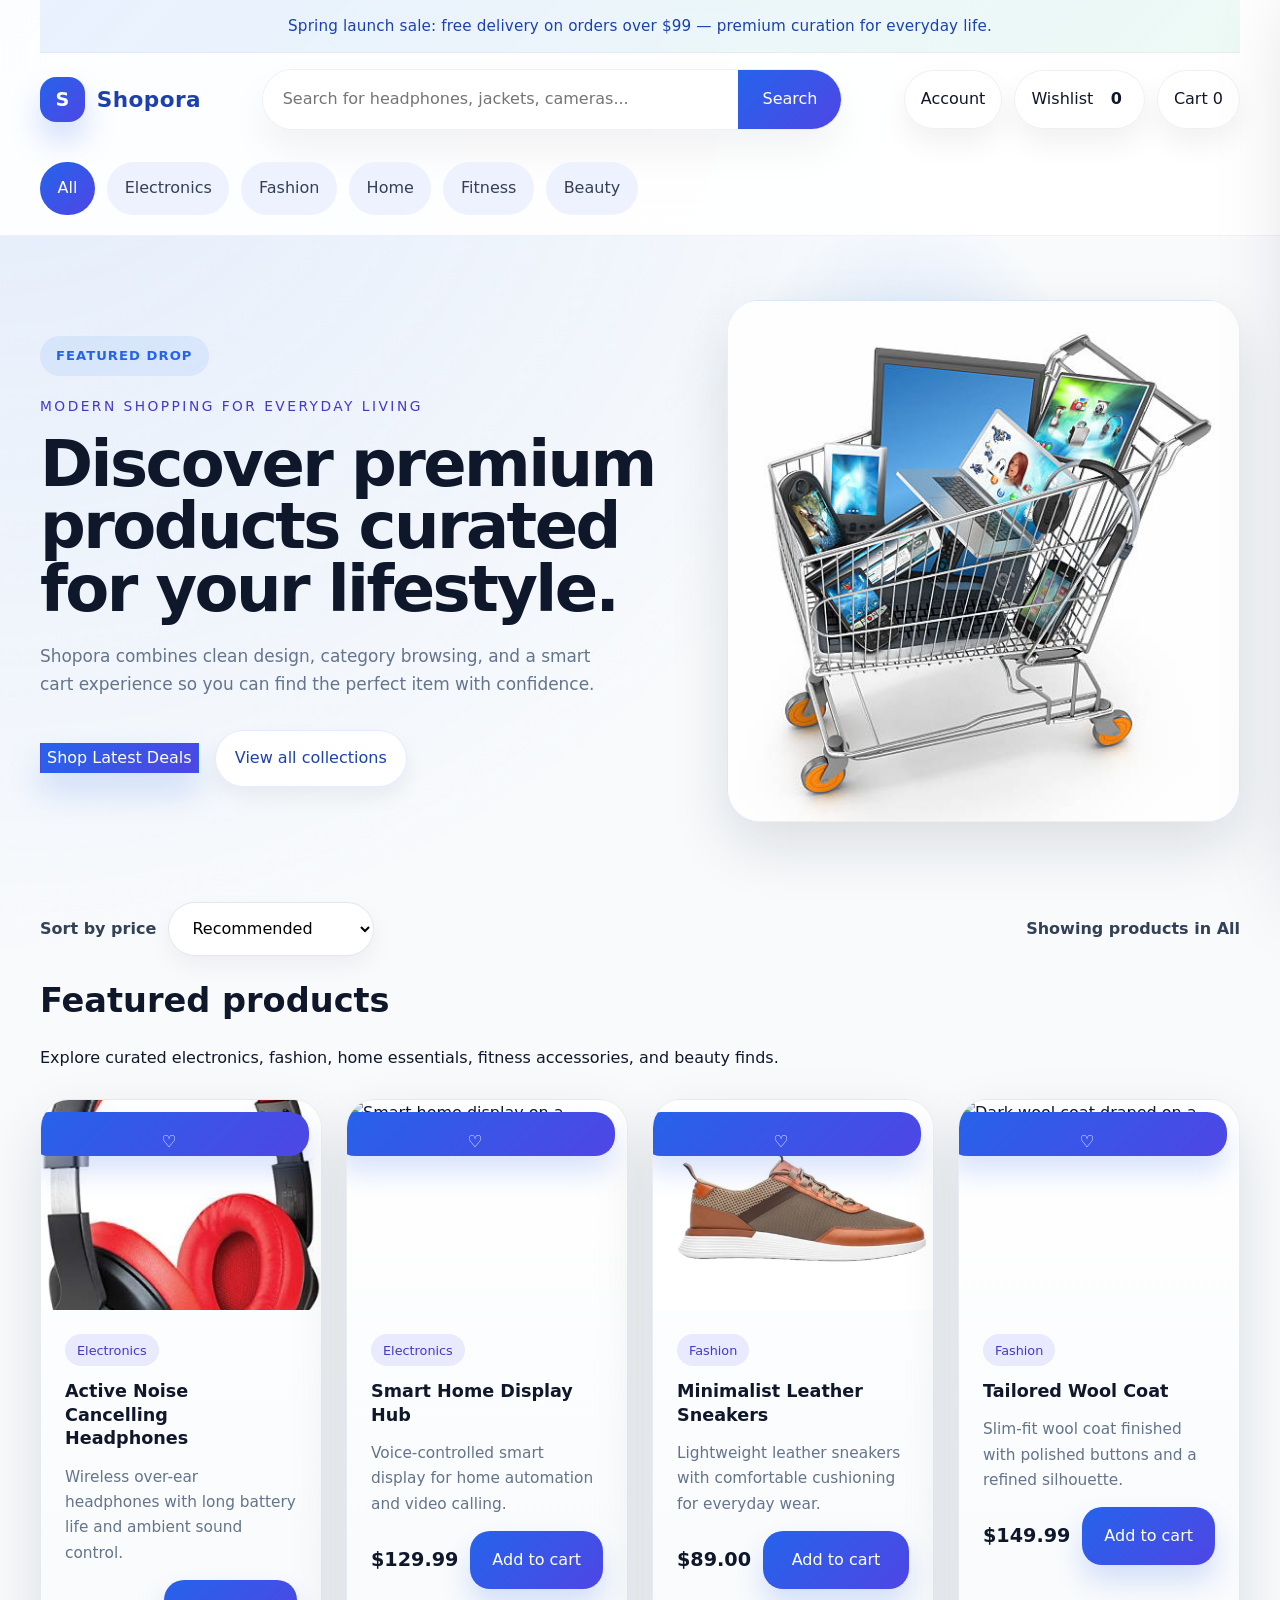
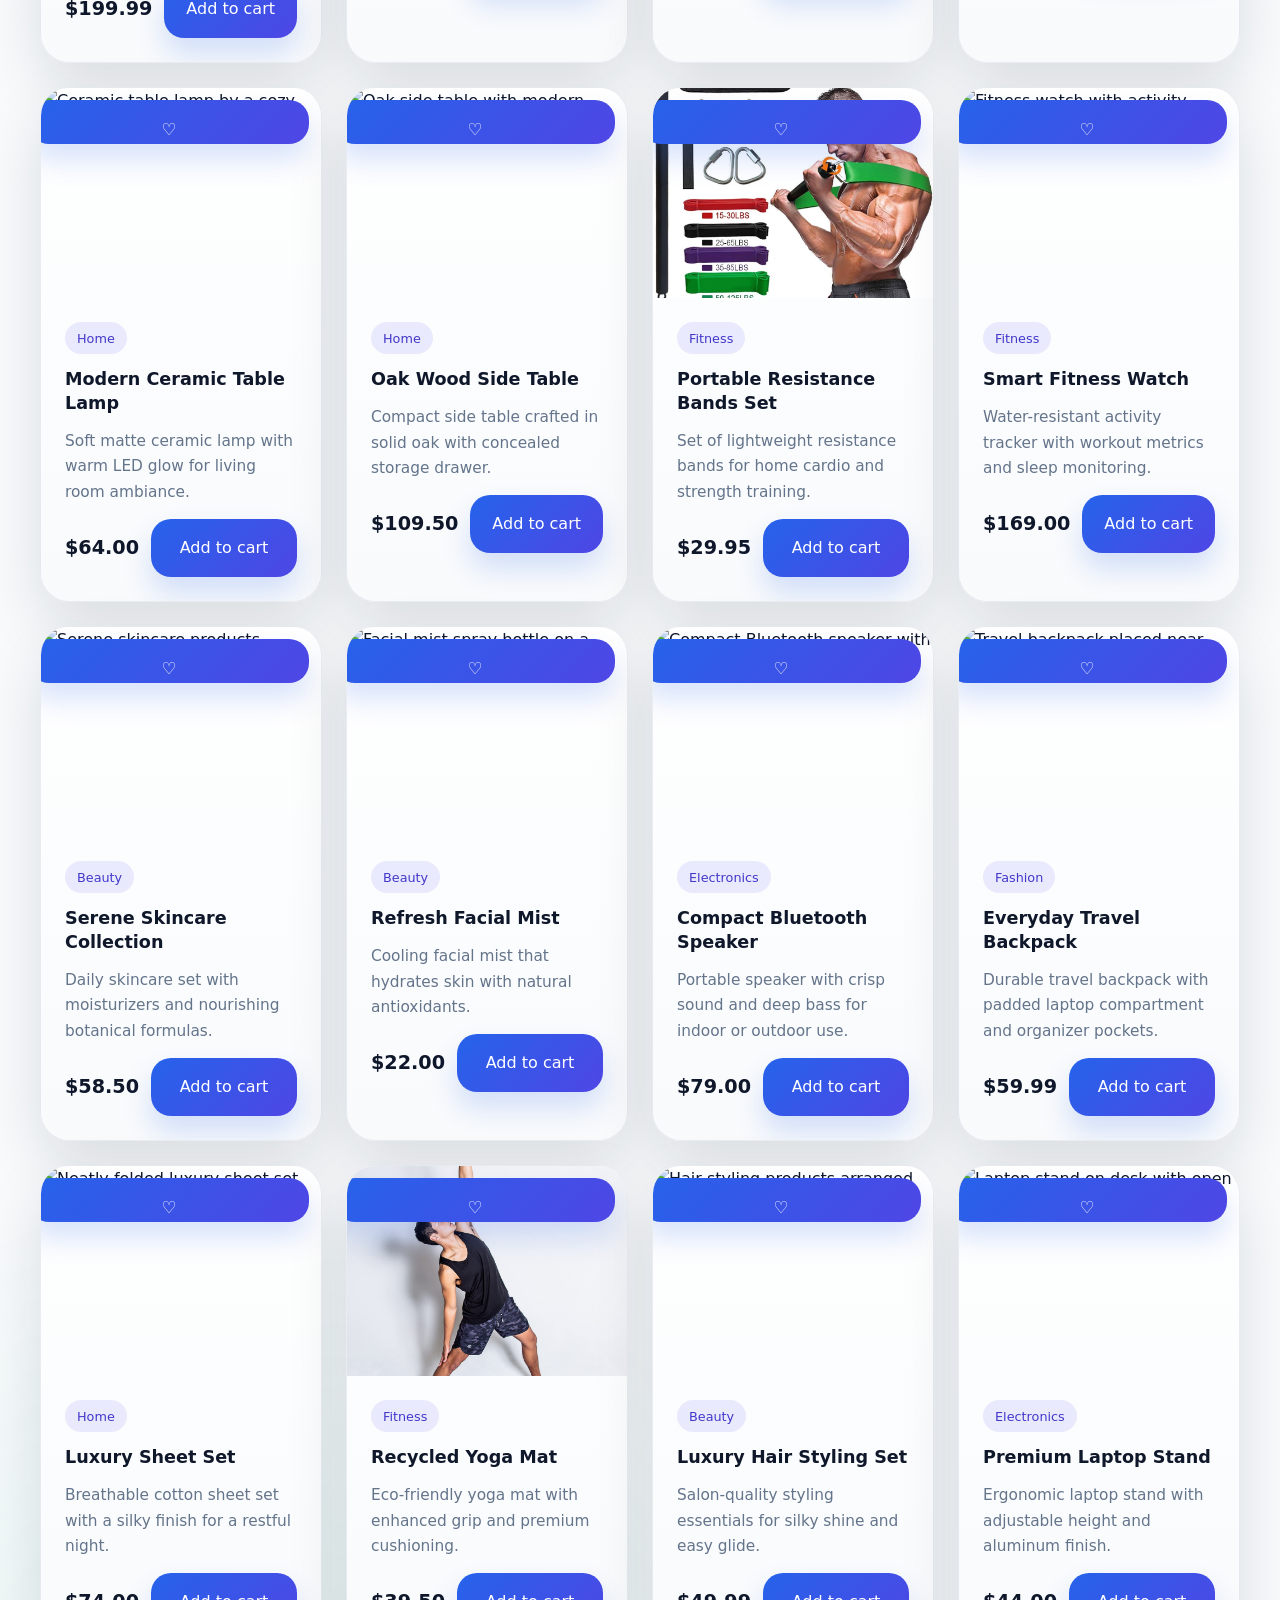
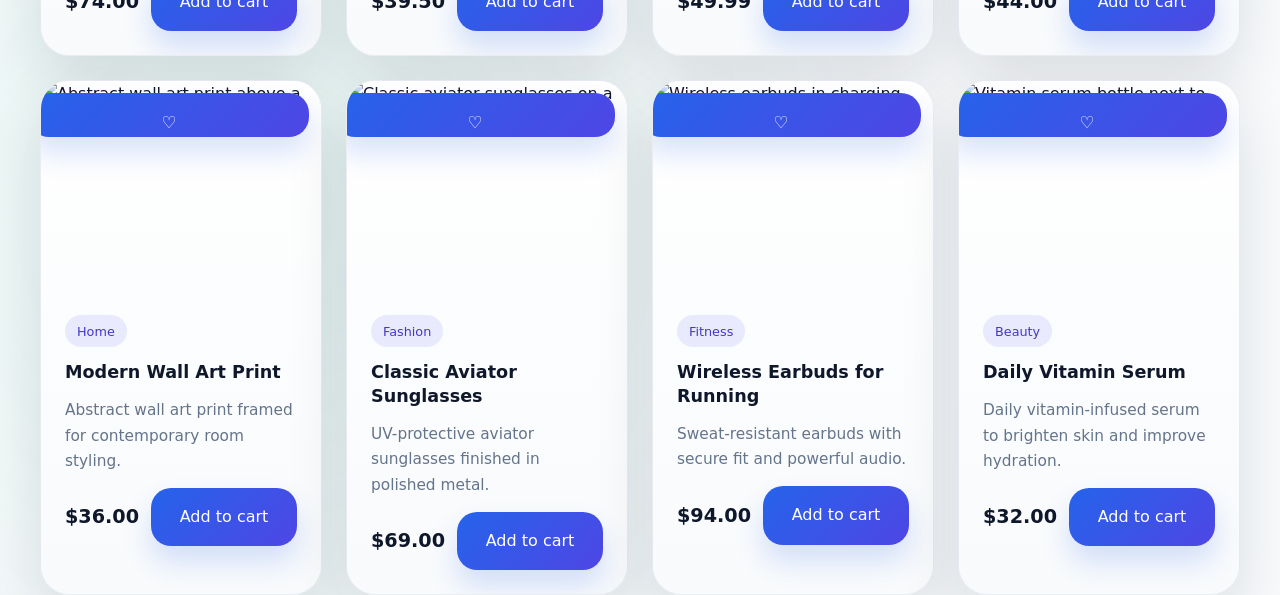
==== index.html @ f5498e84 "Add wishlist heart button, persist wishlist, and show wishlist count" ====
<!DOCTYPE html>
<html lang="en">
<head>
  <meta charset="UTF-8" />
  <meta name="viewport" content="width=device-width, initial-scale=1.0" />
  <meta name="description" content="Shopora is a premium demo e-commerce website with electronics, fashion, home goods, and accessories. Browse products, filter categories, search items, and manage your cart in a responsive shopping experience." />
  <title>Shopora | Premium Demo E-commerce</title>
  <link rel="stylesheet" href="style.css" />
</head>
<body>
  <header class="site-header">
    <div class="announcement container">
      <p>Spring launch sale: free delivery on orders over $99 — premium curation for everyday life.</p>
    </div>
    <div class="header-top container">
      <a class="brand" href="#home">
        <span class="brand-mark">S</span>
        <span class="brand-text">Shopora</span>
      </a>
      <div class="search-group">
        <label for="search-input" class="sr-only">Search products</label>
        <input id="search-input" type="search" placeholder="Search for headphones, jackets, cameras..." />
        <button id="search-button" type="button">Search</button>
      </div>
      <nav class="header-actions" aria-label="User actions">
        <button type="button" class="action-button">Account</button>
        <button type="button" id="wishlist-toggle" class="action-button">Wishlist <span id="wishlist-count">0</span></button>
        <button type="button" id="cart-toggle" class="action-button">Cart <span id="cart-count">0</span></button>
      </nav>
    </div>
    <div class="category-nav container" aria-label="Product categories">
      <button class="category-button active" data-category="all">All</button>
      <button class="category-button" data-category="electronics">Electronics</button>
      <button class="category-button" data-category="fashion">Fashion</button>
      <button class="category-button" data-category="home">Home</button>
      <button class="category-button" data-category="fitness">Fitness</button>
      <button class="category-button" data-category="beauty">Beauty</button>
    </div>
  </header>

  <main>
    <section class="hero container" id="home">
      <div class="hero-copy">
        <span class="hero-badge">Featured drop</span>
        <p class="eyebrow">Modern shopping for everyday living</p>
        <h1>Discover premium products curated for your lifestyle.</h1>
        <p class="hero-text">Shopora combines clean design, category browsing, and a smart cart experience so you can find the perfect item with confidence.</p>
        <div class="hero-actions">
          <button class="primary-button" type="button" onclick="scrollToProducts()">Shop Latest Deals</button>
          <a class="secondary-link" href="#products">View all collections</a>
        </div>
      </div>
      <div class="hero-image-card" aria-label="Featured shopping collection">
        <img src="shopping-cart.jpg" alt="Shopping cart with electronics and accessories" />
      </div>
    </section>

    <section class="filter-panel container" aria-label="Product filters">
      <div class="filter-item">
        <label for="sort-select">Sort by price</label>
        <select id="sort-select">
          <option value="default">Recommended</option>
          <option value="low-high">Price: Low to High</option>
          <option value="high-low">Price: High to Low</option>
        </select>
      </div>
      <div class="filter-item">
        <span class="filter-label">Showing products in <strong id="filter-label">All</strong></span>
      </div>
    </section>

    <section class="product-grid container" id="products" aria-labelledby="products-heading">
      <div class="section-heading">
        <h2 id="products-heading">Featured products</h2>
        <p>Explore curated electronics, fashion, home essentials, fitness accessories, and beauty finds.</p>
      </div>
      <div id="product-list" class="grid-list"></div>
    </section>
  </main>

  <aside class="cart-sidebar" id="cart-sidebar" aria-label="Shopping cart">
    <div class="cart-header">
      <h2>Shopping Cart</h2>
      <button id="cart-close" aria-label="Close cart sidebar">×</button>
    </div>
    <div id="cart-items" class="cart-items"></div>
    <div class="cart-footer">
      <div class="cart-totals">
        <span>Total</span>
        <strong id="cart-total">$0.00</strong>
      </div>
      <button class="primary-button full-width" type="button" id="checkout-button">Proceed to Checkout</button>
    </div>
  </aside>

  <div class="overlay" id="overlay"></div>

  <script src="script.js"></script>
</body>
</html>
---- style.css ----
﻿:root {
  font-family: Inter, system-ui, sans-serif;
  color-scheme: light;
  color: #0f172a;
  background: #eff2ff;
  --surface: rgba(255, 255, 255, 0.96);
  --surface-alt: #f8fafc;
  --primary: #2563eb;
  --primary-dark: #1e40af;
  --primary-soft: #eff6ff;
  --accent: #4338ca;
  --text-muted: #64748b;
  --border: rgba(148, 163, 184, 0.16);
  --shadow: 0 24px 60px rgba(15, 23, 42, 0.12);
  --shadow-soft: 0 18px 45px rgba(15, 23, 42, 0.08);
}

* {
  box-sizing: border-box;
}

html {
  scroll-behavior: smooth;
}

html, body {
  margin: 0;
  min-height: 100%;
  background: radial-gradient(circle at top left, rgba(59, 130, 246, 0.12), transparent 24%),
    radial-gradient(circle at 20% 90%, rgba(16, 185, 129, 0.08), transparent 18%),
    #f8fafc;
}

body {
  line-height: 1.65;
  font-feature-settings: "liga" 1, "kern" 1;
}

img {
  max-width: 100%;
  display: block;
}

button, select, input {
  font: inherit;
  transition: all 0.25s ease;
}

button {
  cursor: pointer;
}

button:focus-visible,
input:focus-visible,
select:focus-visible {
  outline: 2px solid rgba(37, 99, 235, 0.35);
  outline-offset: 2px;
}

.container {
  width: min(1200px, calc(100% - 2rem));
  margin: 0 auto;
}

.site-header {
  position: sticky;
  top: 0;
  z-index: 20;
  background: rgba(255, 255, 255, 0.9);
  backdrop-filter: blur(18px);
  border-bottom: 1px solid rgba(148, 163, 184, 0.14);
}

.announcement {
  display: flex;
  justify-content: center;
  align-items: center;
  padding: 0.85rem 0;
  background: linear-gradient(135deg, rgba(59, 130, 246, 0.1), rgba(16, 185, 129, 0.08));
  border-bottom: 1px solid rgba(148, 163, 184, 0.1);
}

.announcement p {
  margin: 0;
  color: var(--primary-dark);
  font-size: 0.95rem;
  letter-spacing: 0.01em;
}

.header-top {
  display: flex;
  align-items: center;
  justify-content: space-between;
  gap: 1rem;
  padding: 1rem 0;
}

.brand {
  display: inline-flex;
  align-items: center;
  gap: 0.75rem;
  text-decoration: none;
  color: var(--primary-dark);
  font-weight: 700;
}

.brand-mark {
  width: 2.8rem;
  height: 2.8rem;
  border-radius: 1rem;
  display: grid;
  place-items: center;
  background: linear-gradient(135deg, var(--primary), #4f46e5);
  color: white;
  font-size: 1.2rem;
  box-shadow: 0 18px 32px rgba(37, 99, 235, 0.22);
}

.brand-text {
  font-size: 1.35rem;
  letter-spacing: 0.02em;
}

.search-group {
  display: flex;
  align-items: stretch;
  flex: 1;
  max-width: 580px;
  min-width: 240px;
  border: 1px solid var(--border);
  border-radius: 999px;
  overflow: hidden;
  background: white;
  box-shadow: 0 20px 40px rgba(15, 23, 42, 0.05);
}

.search-group input {
  flex: 1;
  border: 0;
  padding: 1rem 1.2rem;
}

.search-group button {
  border: 0;
  background: linear-gradient(135deg, var(--primary), #4f46e5);
  color: white;
  padding: 0 1.5rem;
}

.header-actions {
  display: flex;
  gap: 0.75rem;
  flex-wrap: wrap;
}

.action-button {
  border: 1px solid rgba(148, 163, 184, 0.16);
  padding: 0.95rem 1rem;
  border-radius: 999px;
  background: rgba(255, 255, 255, 0.9);
  color: #0f172a;
  box-shadow: 0 14px 30px rgba(15, 23, 42, 0.06);
}

.category-nav {
  display: flex;
  gap: 0.75rem;
  overflow-x: auto;
  padding: 1rem 0 1.25rem;
}

.category-button {
  border: none;
  background: #eef2ff;
  color: #334155;
  padding: 0.85rem 1.1rem;
  border-radius: 999px;
  cursor: pointer;
  white-space: nowrap;
}

.category-button.active,
.category-button:hover {
  background: linear-gradient(135deg, var(--primary), #4f46e5);
  color: white;
}

.hero {
  position: relative;
  display: grid;
  grid-template-columns: 1.2fr 0.95fr;
  gap: 2.5rem;
  align-items: center;
  padding: 4rem 0;
}

.hero::before {
  content: "";
  position: absolute;
  top: -10%;
  right: 10%;
  width: 420px;
  height: 420px;
  border-radius: 50%;
  background: radial-gradient(circle, rgba(59, 130, 246, 0.18), transparent 56%);
  pointer-events: none;
}

.hero-copy {
  max-width: 620px;
  position: relative;
  z-index: 1;
}

.hero-badge {
  display: inline-flex;
  align-items: center;
  gap: 0.5rem;
  padding: 0.6rem 1rem;
  border-radius: 999px;
  background: rgba(59, 130, 246, 0.1);
  color: var(--primary);
  font-size: 0.82rem;
  font-weight: 700;
  letter-spacing: 0.08em;
  text-transform: uppercase;
}

.eyebrow {
  text-transform: uppercase;
  letter-spacing: 0.18em;
  color: var(--accent);
  font-size: 0.86rem;
  margin: 1.15rem 0 0.95rem;
}

.hero h1 {
  font-size: clamp(3rem, 5vw, 4.6rem);
  margin: 0;
  line-height: 0.98;
  letter-spacing: -0.04em;
}

.hero-text {
  margin: 1.4rem 0 1.9rem;
  color: var(--text-muted);
  max-width: 560px;
  font-size: 1.06rem;
}

.hero-actions {
  display: flex;
  align-items: center;
  gap: 1rem;
  flex-wrap: wrap;
}

.primary-button {
  background: linear-gradient(135deg, var(--primary), #4f46e5);
  color: white;
  border: 1px solid transparent;
  box-shadow: 0 18px 34px rgba(37, 99, 235, 0.2);
}

.secondary-link {
  display: inline-flex;
  align-items: center;
  justify-content: center;
  gap: 0.5rem;
  color: var(--primary-dark);
  background: rgba(255, 255, 255, 0.98);
  border: 1px solid rgba(37, 99, 235, 0.12);
  padding: 0.9rem 1.2rem;
  border-radius: 999px;
  text-decoration: none;
  box-shadow: 0 10px 22px rgba(15, 23, 42, 0.06);
}

.secondary-link:hover {
  transform: translateY(-2px);
  box-shadow: 0 18px 34px rgba(37, 99, 235, 0.12);
}

.hero-image-card {
  position: relative;
  border-radius: 2rem;
  overflow: hidden;
  background: linear-gradient(180deg, #ffffff 0%, #eff4ff 100%);
  box-shadow: var(--shadow);
  border: 1px solid rgba(59, 130, 246, 0.12);
}

.hero-image-card::before {
  content: "";
  position: absolute;
  inset: 0;
  background: linear-gradient(180deg, rgba(255, 255, 255, 0.18), transparent 55%);
  pointer-events: none;
}

.hero-image-card img {
  width: 100%;
  height: 100%;
  min-height: 520px;
  object-fit: cover;
}

.filter-panel {
  display: flex;
  justify-content: space-between;
  gap: 1rem;
  align-items: center;
  padding: 1rem 0 1.1rem;
}

.filter-item {
  display: flex;
  align-items: center;
  gap: 0.75rem;
  color: #334155;
}

.filter-item label,
.filter-label {
  font-weight: 700;
}

.filter-item select {
  padding: 0.95rem 1.2rem;
  border: 1px solid rgba(148, 163, 184, 0.25);
  border-radius: 999px;
  background: white;
  box-shadow: 0 10px 25px rgba(15, 23, 42, 0.05);
}

.section-heading {
  margin-bottom: 1.75rem;
}

.section-heading h2 {
  margin: 0 0 0.55rem;
  font-size: 2.1rem;
}

.grid-list {
  display: grid;
  gap: 1.5rem;
  grid-template-columns: repeat(4, minmax(0, 1fr));
}

.product-card {
  background: linear-gradient(180deg, rgba(255, 255, 255, 0.98), rgba(248, 250, 252, 0.98));
  border: 1px solid rgba(148, 163, 184, 0.2);
  border-radius: 1.8rem;
  overflow: hidden;
  box-shadow: var(--shadow);
  display: flex;
  flex-direction: column;
  transition: transform 0.3s ease, box-shadow 0.3s ease;
}

.product-card:hover {
  transform: translateY(-6px);
  box-shadow: 0 32px 70px rgba(15, 23, 42, 0.14);
}

.product-card img {
  aspect-ratio: 4 / 3;
  object-fit: cover;
  transition: transform 0.35s ease;
}

.product-card:hover img {
  transform: scale(1.03);
}

.product-info {
  padding: 1.5rem;
  display: flex;
  flex-direction: column;
  gap: 0.85rem;
}

.product-category {
  display: inline-flex;
  padding: 0.35rem 0.75rem;
  border-radius: 999px;
  font-size: 0.8rem;
  background: rgba(99, 102, 241, 0.12);
  color: #4338ca;
  width: fit-content;
}

.product-title {
  margin: 0;
  font-size: 1.1rem;
  line-height: 1.35;
}

.product-description {
  margin: 0;
  color: var(--text-muted);
  font-size: 0.96rem;
}

.product-meta {
  display: flex;
  justify-content: space-between;
  align-items: center;
  gap: 0.75rem;
}

.product-price {
  font-size: 1.2rem;
  font-weight: 800;
}

.product-card button {
  margin-top: auto;
  width: 100%;
  border: none;
  background: linear-gradient(135deg, var(--primary), #4f46e5);
  color: white;
  padding: 1rem;
  border-radius: 1.25rem;
  cursor: pointer;
  box-shadow: 0 16px 28px rgba(37, 99, 235, 0.18);
}

.product-card button:hover {
  transform: translateY(-1px);
}

.wish-button {
  position: absolute;
  top: 12px;
  right: 12px;
  width: 44px;
  height: 44px;
  border-radius: 999px;
  border: 1px solid rgba(148, 163, 184, 0.12);
  background: rgba(255,255,255,0.88);
  display: inline-grid;
  place-items: center;
  font-size: 1.05rem;
  color: #6b7280;
  cursor: pointer;
  transition: transform 0.18s ease, box-shadow 0.18s ease, background 0.18s ease, color 0.18s ease;
  z-index: 5;
}

.wish-button.active {
  background: linear-gradient(135deg, var(--primary), #4f46e5);
  color: white;
  box-shadow: 0 10px 26px rgba(37, 99, 235, 0.18);
  transform: translateY(-2px) scale(1.02);
}

.product-card { /* ensure relative for absolute heart */
  position: relative;
}

#wishlist-count {
  display: inline-block;
  min-width: 20px;
  padding: 0 6px;
  margin-left: 0.4rem;
  font-weight: 700;
}

.cart-sidebar {
  position: fixed;
  right: 0;
  top: 0;
  bottom: 0;
  width: min(430px, 100%);
  transform: translateX(110%);
  transition: transform 0.25s ease;
  background: linear-gradient(180deg, #ffffff, #f8fbff);
  box-shadow: -24px 0 80px rgba(15, 23, 42, 0.15);
  z-index: 20;
  display: flex;
  flex-direction: column;
}

.cart-sidebar.open {
  transform: translateX(0);
}

.cart-header,
.cart-footer {
  padding: 1.5rem 1.6rem;
  border-bottom: 1px solid rgba(148, 163, 184, 0.12);
}

.cart-header {
  display: flex;
  justify-content: space-between;
  align-items: center;
}

.cart-header h2 {
  margin: 0;
  font-size: 1.3rem;
}

#cart-close {
  border: none;
  background: transparent;
  font-size: 1.5rem;
  cursor: pointer;
}

.cart-items {
  flex: 1;
  padding: 1.25rem 1.5rem;
  overflow-y: auto;
}

.cart-item {
  display: grid;
  grid-template-columns: 78px 1fr;
  gap: 1rem;
  padding: 1rem;
  border-radius: 1.5rem;
  border: 1px solid rgba(148, 163, 184, 0.14);
  background: rgba(255, 255, 255, 0.88);
  margin-bottom: 1rem;
}

.cart-item:last-child {
  margin-bottom: 0;
}

.cart-item img {
  width: 100%;
  height: 78px;
  object-fit: cover;
  border-radius: 1.2rem;
}

.cart-item-details {
  display: flex;
  flex-direction: column;
  gap: 0.5rem;
}

.cart-item-title {
  margin: 0;
  font-size: 0.95rem;
  font-weight: 700;
}

.cart-item-price {
  color: #334155;
  font-weight: 700;
}

.quantity-controls {
  display: flex;
  align-items: center;
  gap: 0.5rem;
}

.quantity-controls button {
  width: 2.2rem;
  height: 2.2rem;
  display: inline-grid;
  place-items: center;
  border-radius: 0.9rem;
  border: 1px solid rgba(148, 163, 184, 0.2);
  background: white;
  box-shadow: 0 8px 18px rgba(15, 23, 42, 0.05);
}

.quantity-controls span {
  min-width: 1.4rem;
  text-align: center;
}

.cart-actions {
  display: flex;
  justify-content: space-between;
  align-items: center;
}

.cart-actions button {
  background: transparent;
  border: none;
  color: #ef4444;
  cursor: pointer;
  font-weight: 700;
}

.cart-totals {
  display: flex;
  justify-content: space-between;
  font-size: 1.05rem;
  margin-bottom: 1.25rem;
}

.full-width {
  width: 100%;
}

.overlay {
  position: fixed;
  inset: 0;
  background: rgba(15, 23, 42, 0.32);
  opacity: 0;
  pointer-events: none;
  transition: opacity 0.25s ease;
  z-index: 15;
}

.overlay.active {
  opacity: 1;
  pointer-events: auto;
}

.sr-only {
  position: absolute;
  width: 1px;
  height: 1px;
  padding: 0;
  margin: -1px;
  overflow: hidden;
  clip: rect(0,0,0,0);
  white-space: nowrap;
  border: 0;
}

@media (max-width: 1024px) {
  .hero {
    grid-template-columns: 1fr;
  }

  .grid-list {
    grid-template-columns: repeat(2, minmax(0, 1fr));
  }
}

@media (max-width: 860px) {
  .header-top,
  .filter-panel {
    flex-direction: column;
    align-items: stretch;
  }

  .search-group {
    width: 100%;
  }
}

@media (max-width: 720px) {
  .hero {
    padding-top: 2.5rem;
  }

  .category-nav {
    padding-left: 0.25rem;
  }

  .grid-list {
    grid-template-columns: 1fr;
  }
}
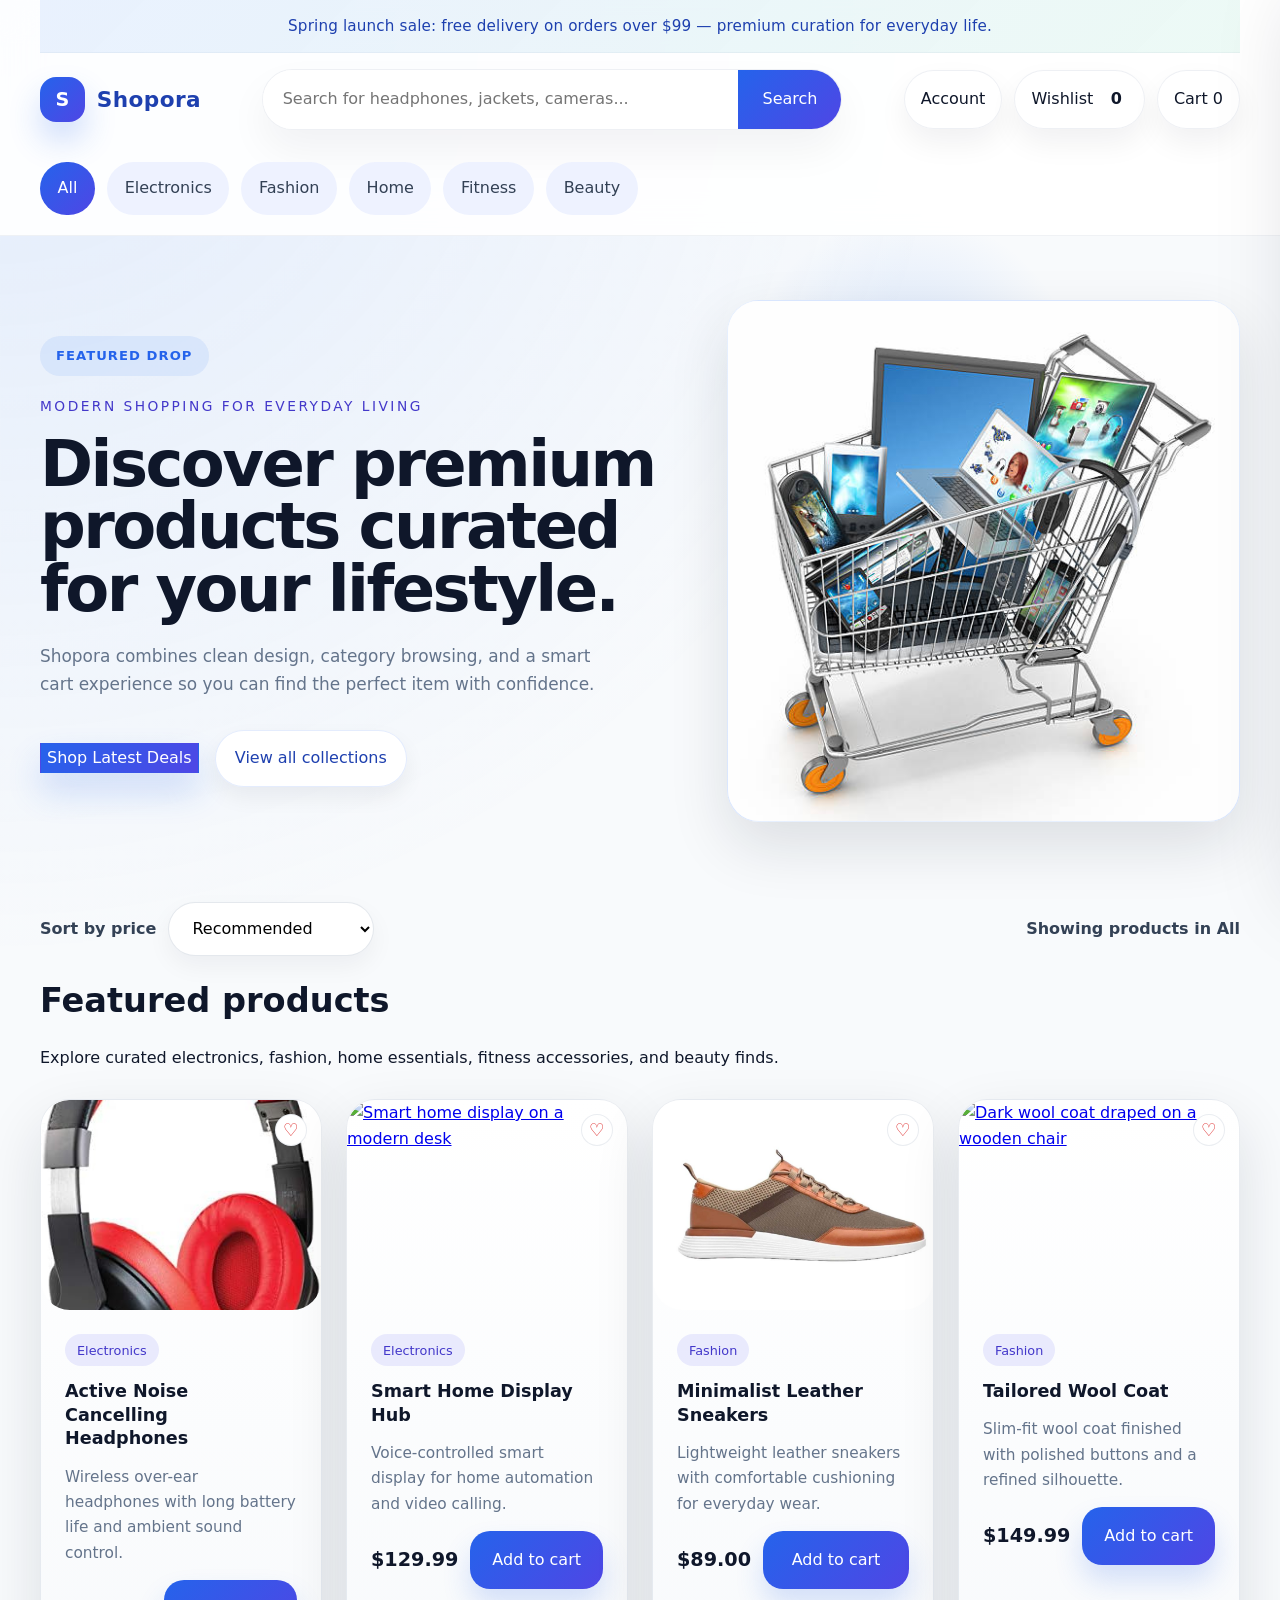
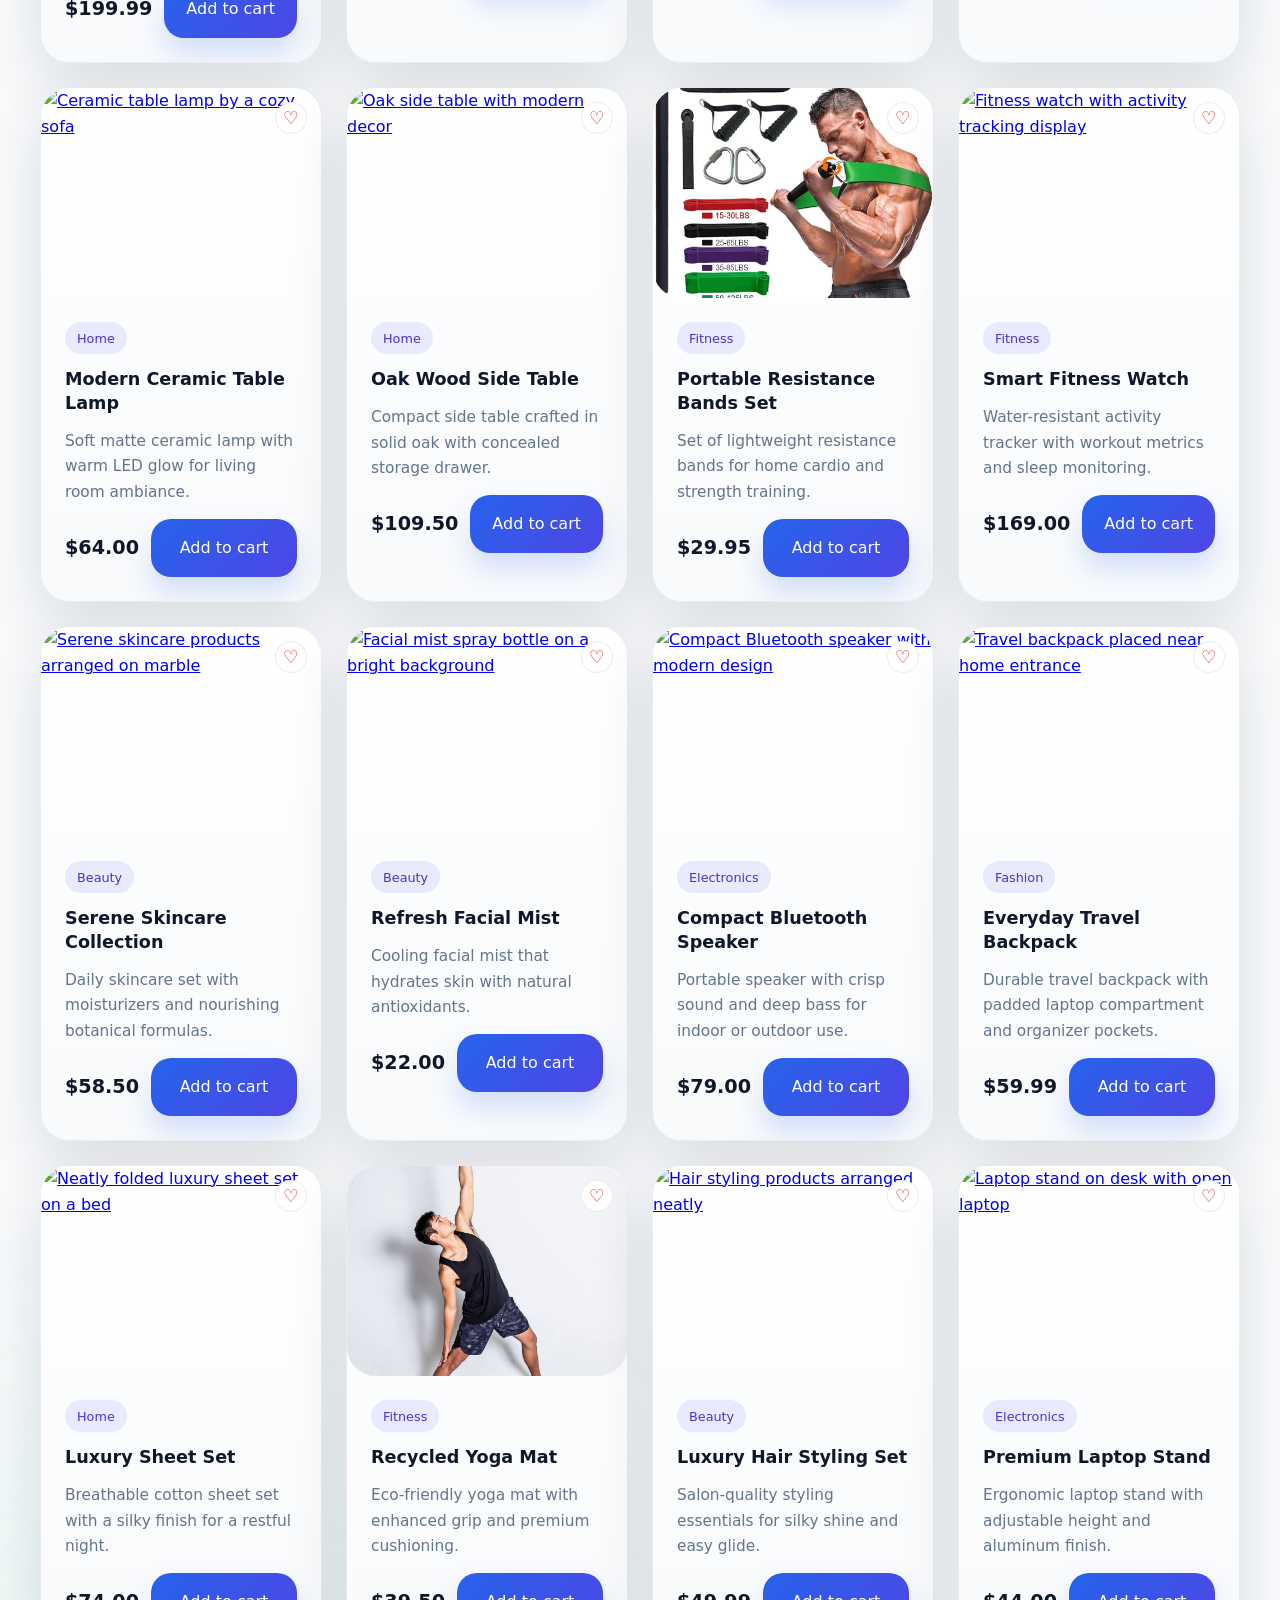
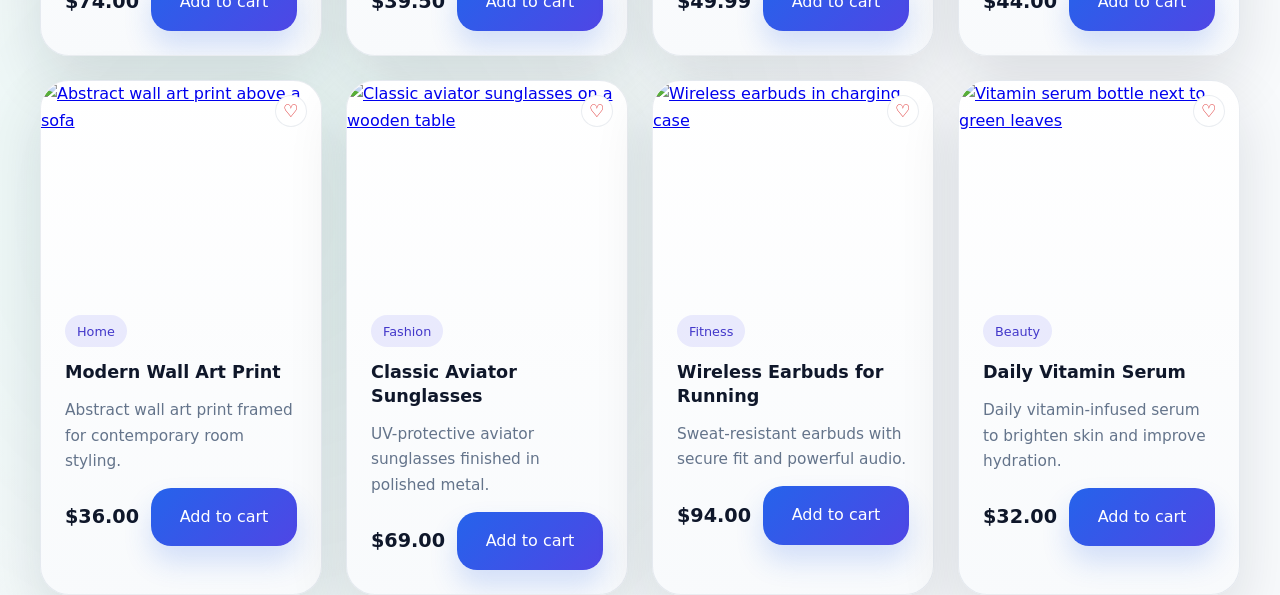
==== commit 5981d824: "Add individual product detail pages with image hover zoom and shared product data" ====
--- a/index.html
+++ b/index.html
@@ -95,6 +95,7 @@
 
   <div class="overlay" id="overlay"></div>
 
+  <script src="data.js"></script>
   <script src="script.js"></script>
 </body>
 </html>
--- a/style.css
+++ b/style.css
@@ -397,12 +397,193 @@
   line-height: 1.35;
 }
 
+.product-title a {
+  color: inherit;
+  text-decoration: none;
+}
+
+.product-title a:hover {
+  color: var(--primary);
+}
+
 .product-description {
   margin: 0;
   color: var(--text-muted);
   font-size: 0.96rem;
 }
 
+.product-link {
+  display: block;
+  border-radius: 1.8rem;
+  overflow: hidden;
+}
+
+.product-page {
+  padding: 3.5rem 0 5rem;
+}
+
+.back-link {
+  display: inline-block;
+  margin: 1.5rem 0;
+  color: var(--primary);
+  text-decoration: none;
+  font-size: 0.95rem;
+  font-weight: 700;
+}
+
+.product-detail-grid {
+  display: grid;
+  grid-template-columns: minmax(280px, 1.1fr) minmax(320px, 0.9fr);
+  gap: 2rem;
+  align-items: start;
+}
+
+.image-panel {
+  position: relative;
+}
+
+.image-zoom-container {
+  overflow: hidden;
+  border-radius: 2rem;
+  box-shadow: var(--shadow-soft);
+  border: 1px solid var(--border);
+  transition: transform 0.3s ease;
+  cursor: zoom-in;
+  position: relative;
+}
+
+.image-zoom-container img {
+  width: 100%;
+  height: 100%;
+  object-fit: cover;
+  transition: transform 0.45s ease;
+}
+
+.image-zoom-container:hover img {
+  transform: scale(1.15);
+}
+
+.zoom-label {
+  position: absolute;
+  bottom: 1rem;
+  left: 1rem;
+  background: rgba(15, 23, 42, 0.82);
+  color: white;
+  padding: 0.55rem 0.9rem;
+  border-radius: 999px;
+  font-size: 0.82rem;
+  letter-spacing: 0.03em;
+}
+
+.detail-copy h1 {
+  font-size: clamp(2rem, 3vw, 3rem);
+  margin: 0.75rem 0 1rem;
+  line-height: 1.05;
+}
+
+.product-badges {
+  display: flex;
+  flex-wrap: wrap;
+  gap: 0.75rem;
+  margin-top: 0.6rem;
+}
+
+.rating-pill,
+.tag-pill {
+  display: inline-flex;
+  align-items: center;
+  gap: 0.35rem;
+  padding: 0.55rem 0.9rem;
+  border-radius: 999px;
+  background: #eef2ff;
+  color: #1e3a8a;
+  font-size: 0.9rem;
+  font-weight: 700;
+}
+
+.product-price-large {
+  margin: 1.2rem 0 0.8rem;
+  font-size: 3rem;
+  color: var(--primary-dark);
+}
+
+.product-detail-description {
+  margin: 0;
+  max-width: 46rem;
+  color: var(--text-muted);
+}
+
+.product-feature-list {
+  margin: 1.5rem 0 0;
+  padding-left: 1.15rem;
+  color: var(--text-muted);
+}
+
+.product-feature-list li {
+  margin-bottom: 0.85rem;
+}
+
+.product-actions {
+  display: flex;
+  flex-wrap: wrap;
+  gap: 1rem;
+  align-items: center;
+  margin: 1.75rem 0 1rem;
+}
+
+.secondary-button {
+  border: none;
+  background: #eef2ff;
+  color: var(--primary-dark);
+  padding: 1rem 1.5rem;
+  border-radius: 1.25rem;
+  cursor: pointer;
+  font-weight: 700;
+}
+
+.shipping-pill {
+  display: inline-flex;
+  margin-top: 0.5rem;
+  padding: 0.75rem 1rem;
+  border-radius: 1.5rem;
+  background: #ecfccb;
+  color: #365314;
+  font-weight: 700;
+}
+
+#detail-wishlist {
+  width: 48px;
+  height: 48px;
+  min-width: 48px;
+  border-radius: 50%;
+  font-size: 1.3rem;
+  border: 1px solid rgba(220, 38, 38, 0.24);
+  background: white;
+  color: #dc2626;
+  display: inline-flex;
+  align-items: center;
+  justify-content: center;
+}
+
+.product-extra {
+  margin-top: 2.5rem;
+  padding: 2rem;
+  border-radius: 2rem;
+  background: white;
+  box-shadow: var(--shadow-soft);
+}
+
+.product-extra h2 {
+  margin-top: 0;
+}
+
+.product-not-found {
+  padding: 3rem 2rem;
+  border-radius: 2rem;
+  background: white;
+  box-shadow: var(--shadow-soft);
+}
+
 .product-meta {
   display: flex;
   justify-content: space-between;
@@ -415,7 +596,7 @@
   font-weight: 800;
 }
 
-.product-card button {
+.product-card button.add-to-cart {
   margin-top: auto;
   width: 100%;
   border: none;
@@ -427,33 +608,40 @@
   box-shadow: 0 16px 28px rgba(37, 99, 235, 0.18);
 }
 
-.product-card button:hover {
+.product-card button.add-to-cart:hover {
   transform: translateY(-1px);
 }
 
 .wish-button {
   position: absolute;
-  top: 12px;
-  right: 12px;
-  width: 44px;
-  height: 44px;
-  border-radius: 999px;
-  border: 1px solid rgba(148, 163, 184, 0.12);
-  background: rgba(255,255,255,0.88);
+  top: 14px;
+  right: 14px;
+  width: 32px;
+  height: 32px;
+  border-radius: 50%;
+  border: 1px solid rgba(148, 163, 184, 0.2);
+  background: #ffffff;
   display: inline-grid;
   place-items: center;
-  font-size: 1.05rem;
-  color: #6b7280;
+  font-size: 1.1rem;
+  font-weight: 700;
+  color: #dc2626;
   cursor: pointer;
   transition: transform 0.18s ease, box-shadow 0.18s ease, background 0.18s ease, color 0.18s ease;
   z-index: 5;
 }
 
+.wish-button:hover {
+  transform: translateY(-1px);
+  box-shadow: 0 10px 20px rgba(15, 23, 42, 0.08);
+}
+
 .wish-button.active {
-  background: linear-gradient(135deg, var(--primary), #4f46e5);
-  color: white;
-  box-shadow: 0 10px 26px rgba(37, 99, 235, 0.18);
-  transform: translateY(-2px) scale(1.02);
+  background: rgba(254, 226, 226, 0.95);
+  color: #dc2626;
+  border-color: rgba(220, 38, 38, 0.35);
+  box-shadow: 0 10px 22px rgba(220, 38, 38, 0.12);
+  transform: translateY(-1px);
 }
 
 .product-card { /* ensure relative for absolute heart */
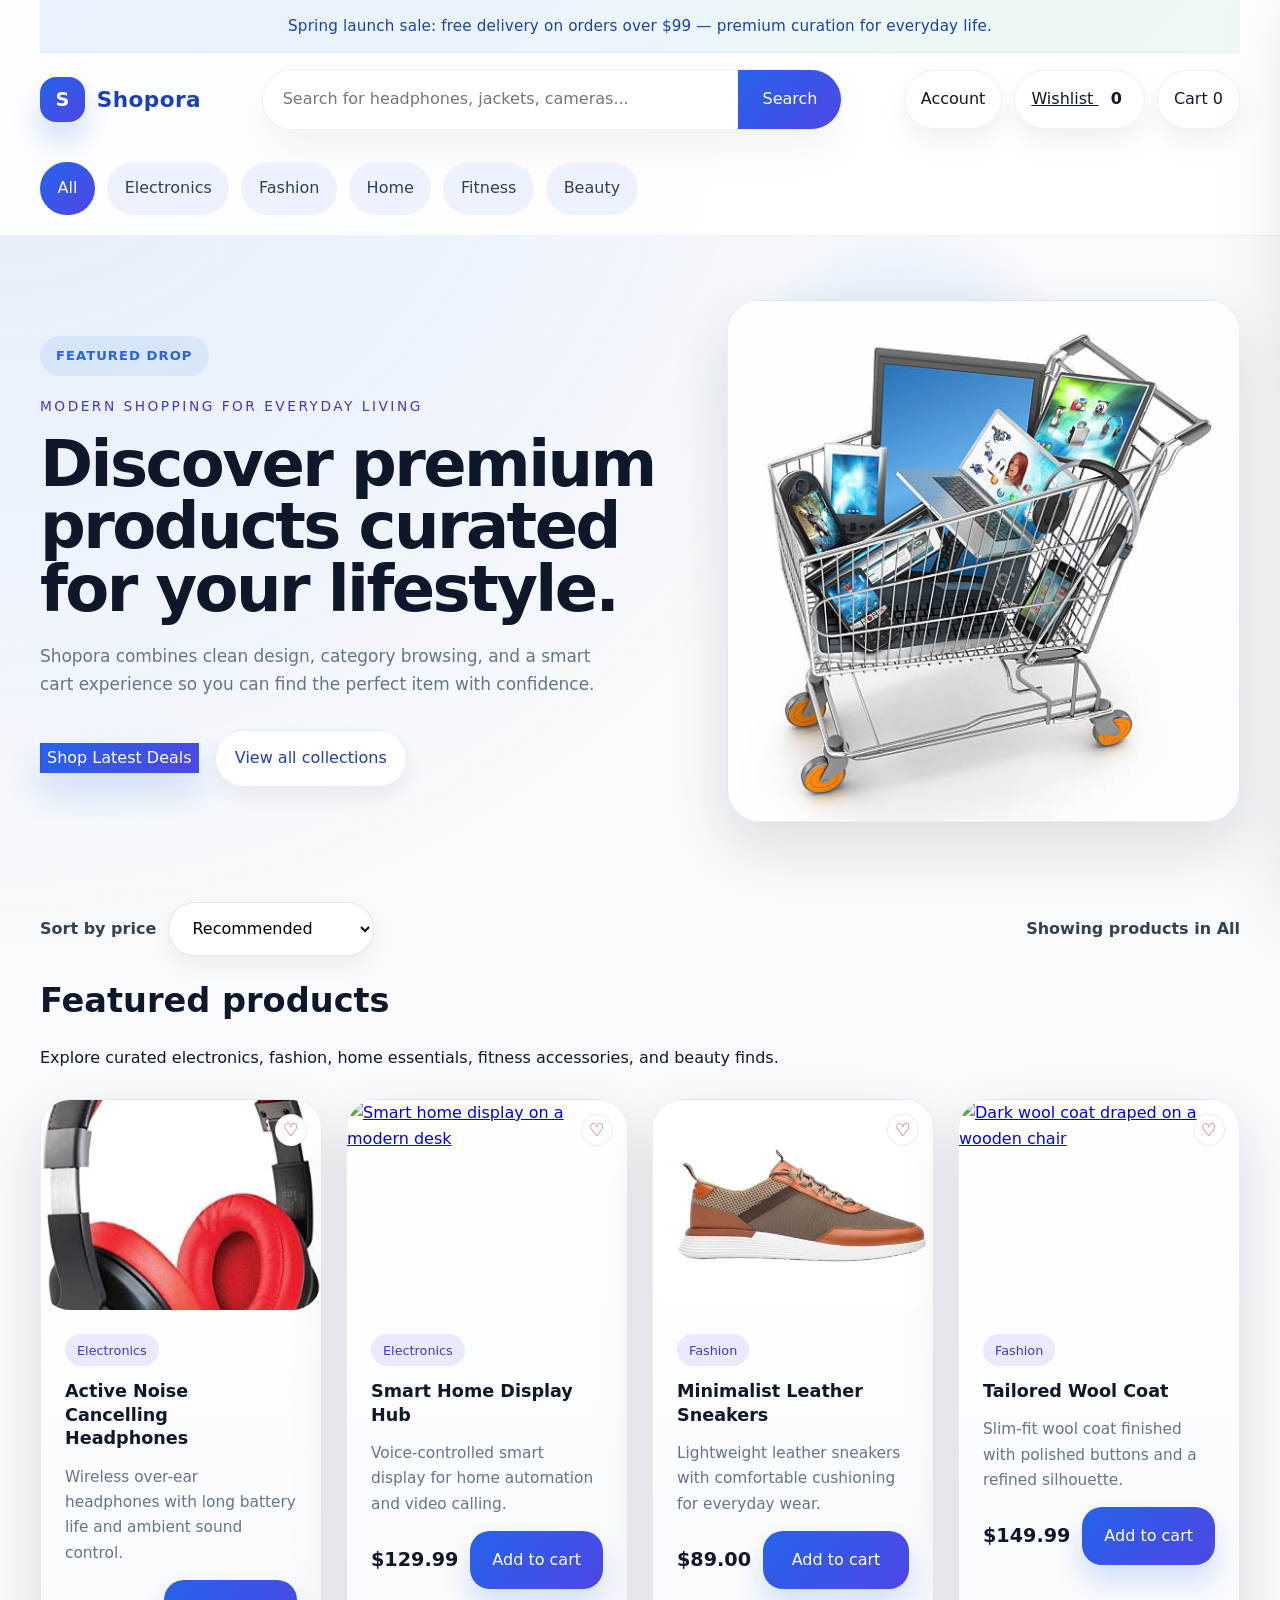
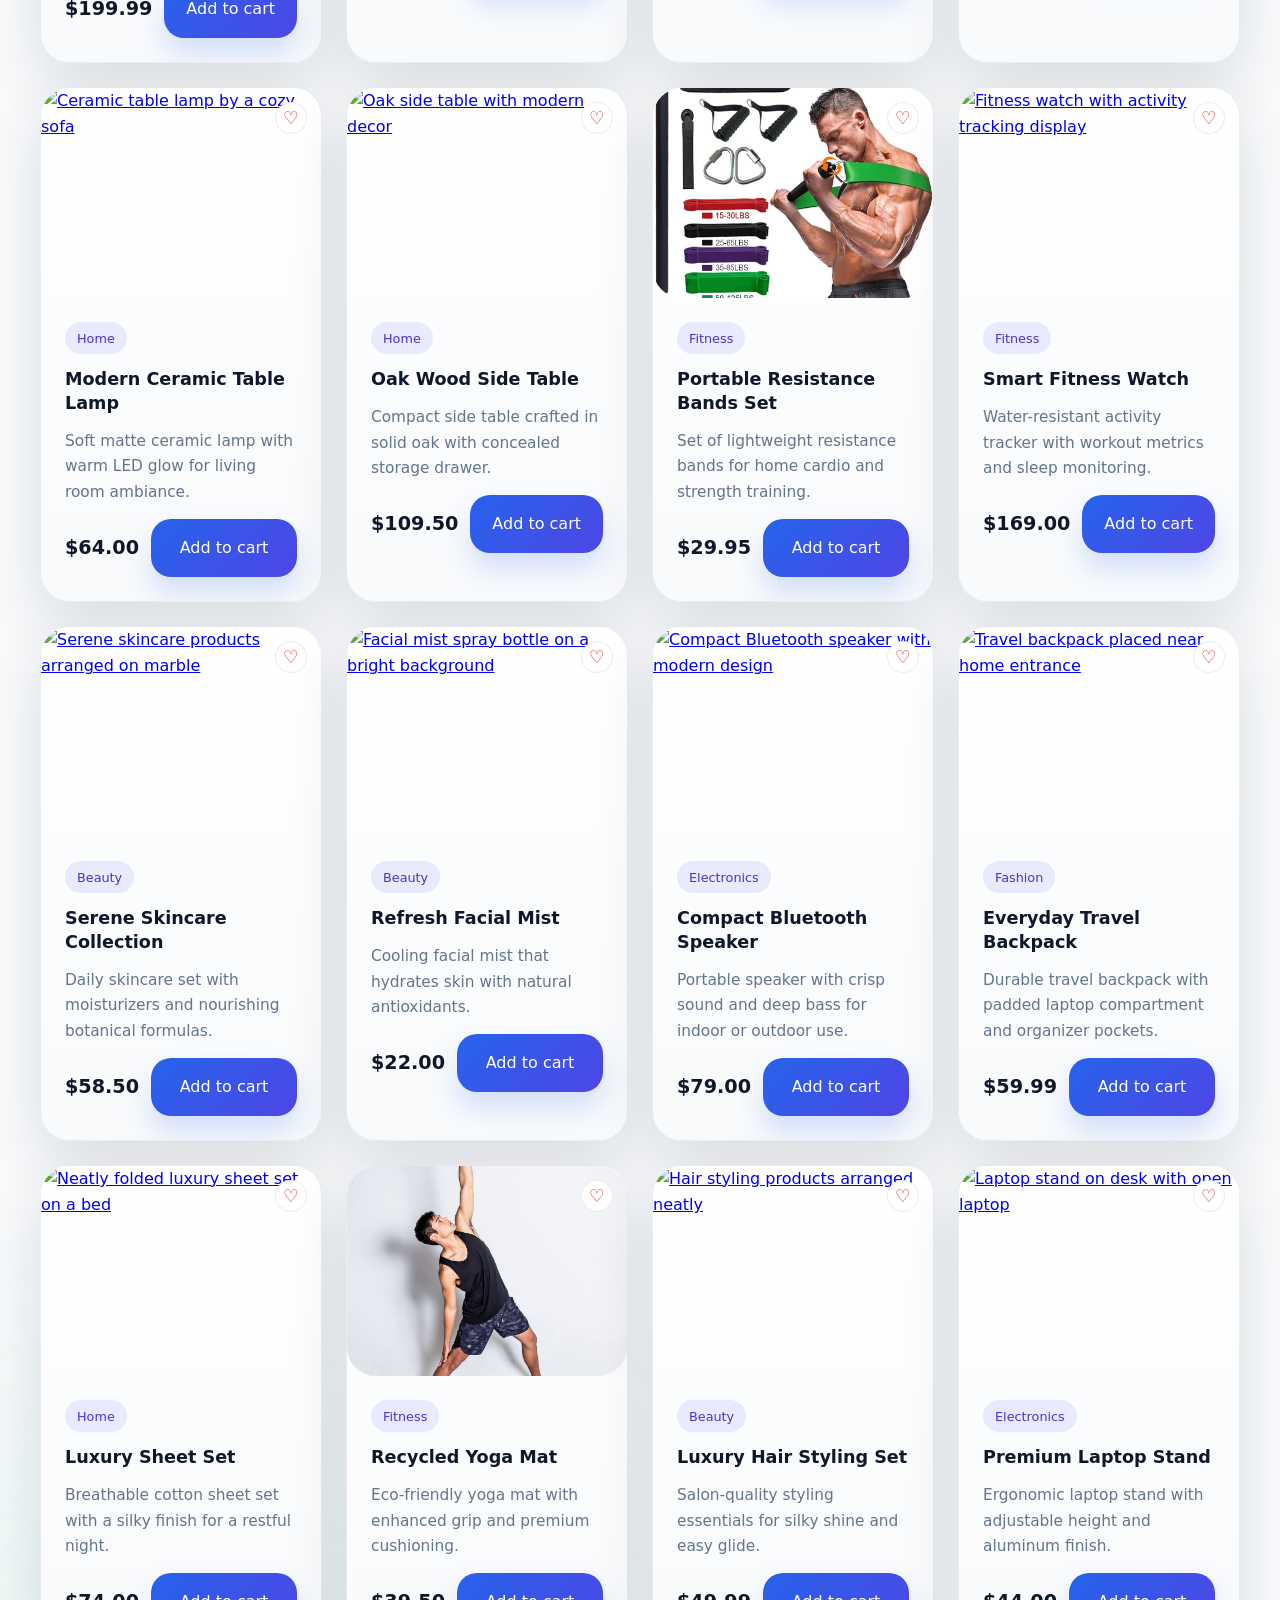
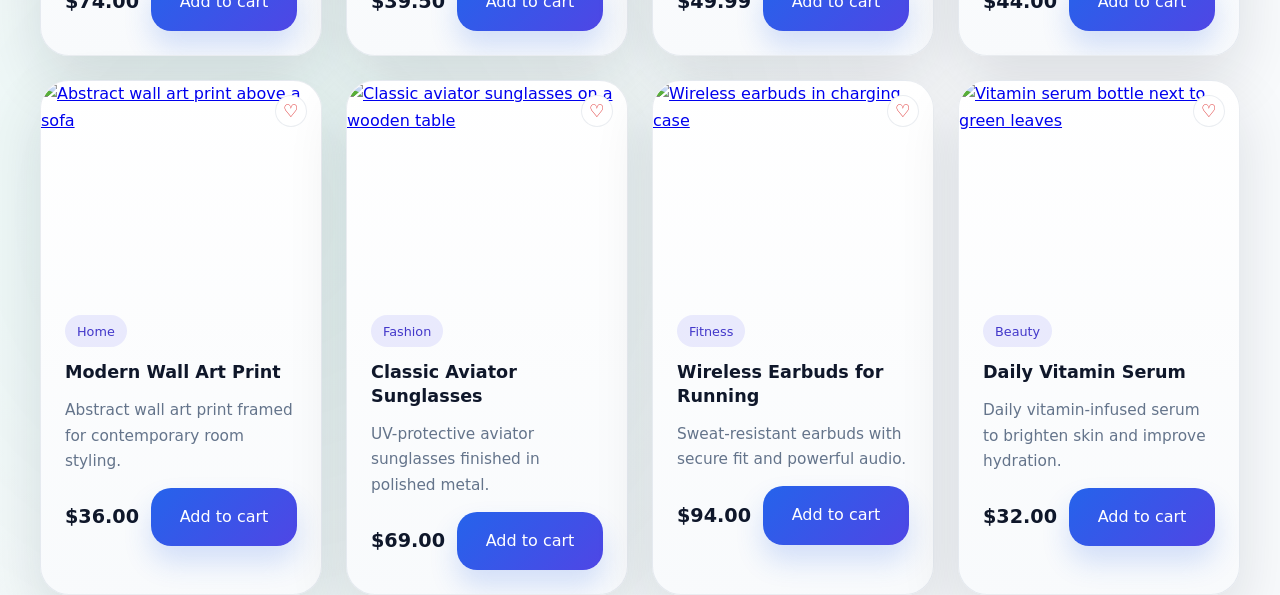
==== commit 0354daa1: "Add wishlist page with saved items, cart actions, and header wishlist navigation" ====
--- a/index.html
+++ b/index.html
@@ -24,7 +24,7 @@
       </div>
       <nav class="header-actions" aria-label="User actions">
         <button type="button" class="action-button">Account</button>
-        <button type="button" id="wishlist-toggle" class="action-button">Wishlist <span id="wishlist-count">0</span></button>
+        <a href="wishlist.html" id="wishlist-toggle" class="action-button">Wishlist <span id="wishlist-count">0</span></a>
         <button type="button" id="cart-toggle" class="action-button">Cart <span id="cart-count">0</span></button>
       </nav>
     </div>
--- a/style.css
+++ b/style.css
@@ -431,6 +431,91 @@
   font-weight: 700;
 }
 
+.wishlist-page {
+  padding: 3.5rem 0 5rem;
+}
+
+.wishlist-hero {
+  display: flex;
+  flex-wrap: wrap;
+  justify-content: space-between;
+  align-items: flex-end;
+  gap: 1rem;
+  margin-bottom: 2rem;
+}
+
+.wishlist-grid {
+  display: grid;
+  gap: 1.5rem;
+  grid-template-columns: repeat(auto-fit, minmax(320px, 1fr));
+}
+
+.wishlist-item {
+  display: flex;
+  gap: 1.25rem;
+  padding: 1.2rem;
+  border-radius: 1.8rem;
+  border: 1px solid var(--border);
+  background: white;
+  box-shadow: var(--shadow-soft);
+  align-items: flex-start;
+}
+
+.wishlist-item img {
+  width: 150px;
+  height: 150px;
+  object-fit: cover;
+  border-radius: 1.5rem;
+  flex-shrink: 0;
+}
+
+.wishlist-item-content {
+  display: flex;
+  flex-direction: column;
+  gap: 0.85rem;
+  flex: 1;
+}
+
+.wishlist-item-title {
+  margin: 0;
+  font-size: 1.1rem;
+  font-weight: 700;
+}
+
+.wishlist-item-title a {
+  color: var(--primary-dark);
+  text-decoration: none;
+}
+
+.wishlist-item-title a:hover {
+  color: var(--primary);
+}
+
+.wishlist-item .product-price {
+  font-size: 1.4rem;
+  font-weight: 800;
+  color: var(--primary-dark);
+}
+
+.wishlist-item-actions {
+  display: flex;
+  flex-wrap: wrap;
+  gap: 0.75rem;
+  margin-top: auto;
+}
+
+.wishlist-empty {
+  padding: 3rem 2rem;
+  text-align: center;
+  border-radius: 2rem;
+  background: white;
+  box-shadow: var(--shadow-soft);
+}
+
+.wishlist-empty h3 {
+  margin-top: 0;
+}
+
 .product-detail-grid {
   display: grid;
   grid-template-columns: minmax(280px, 1.1fr) minmax(320px, 0.9fr);
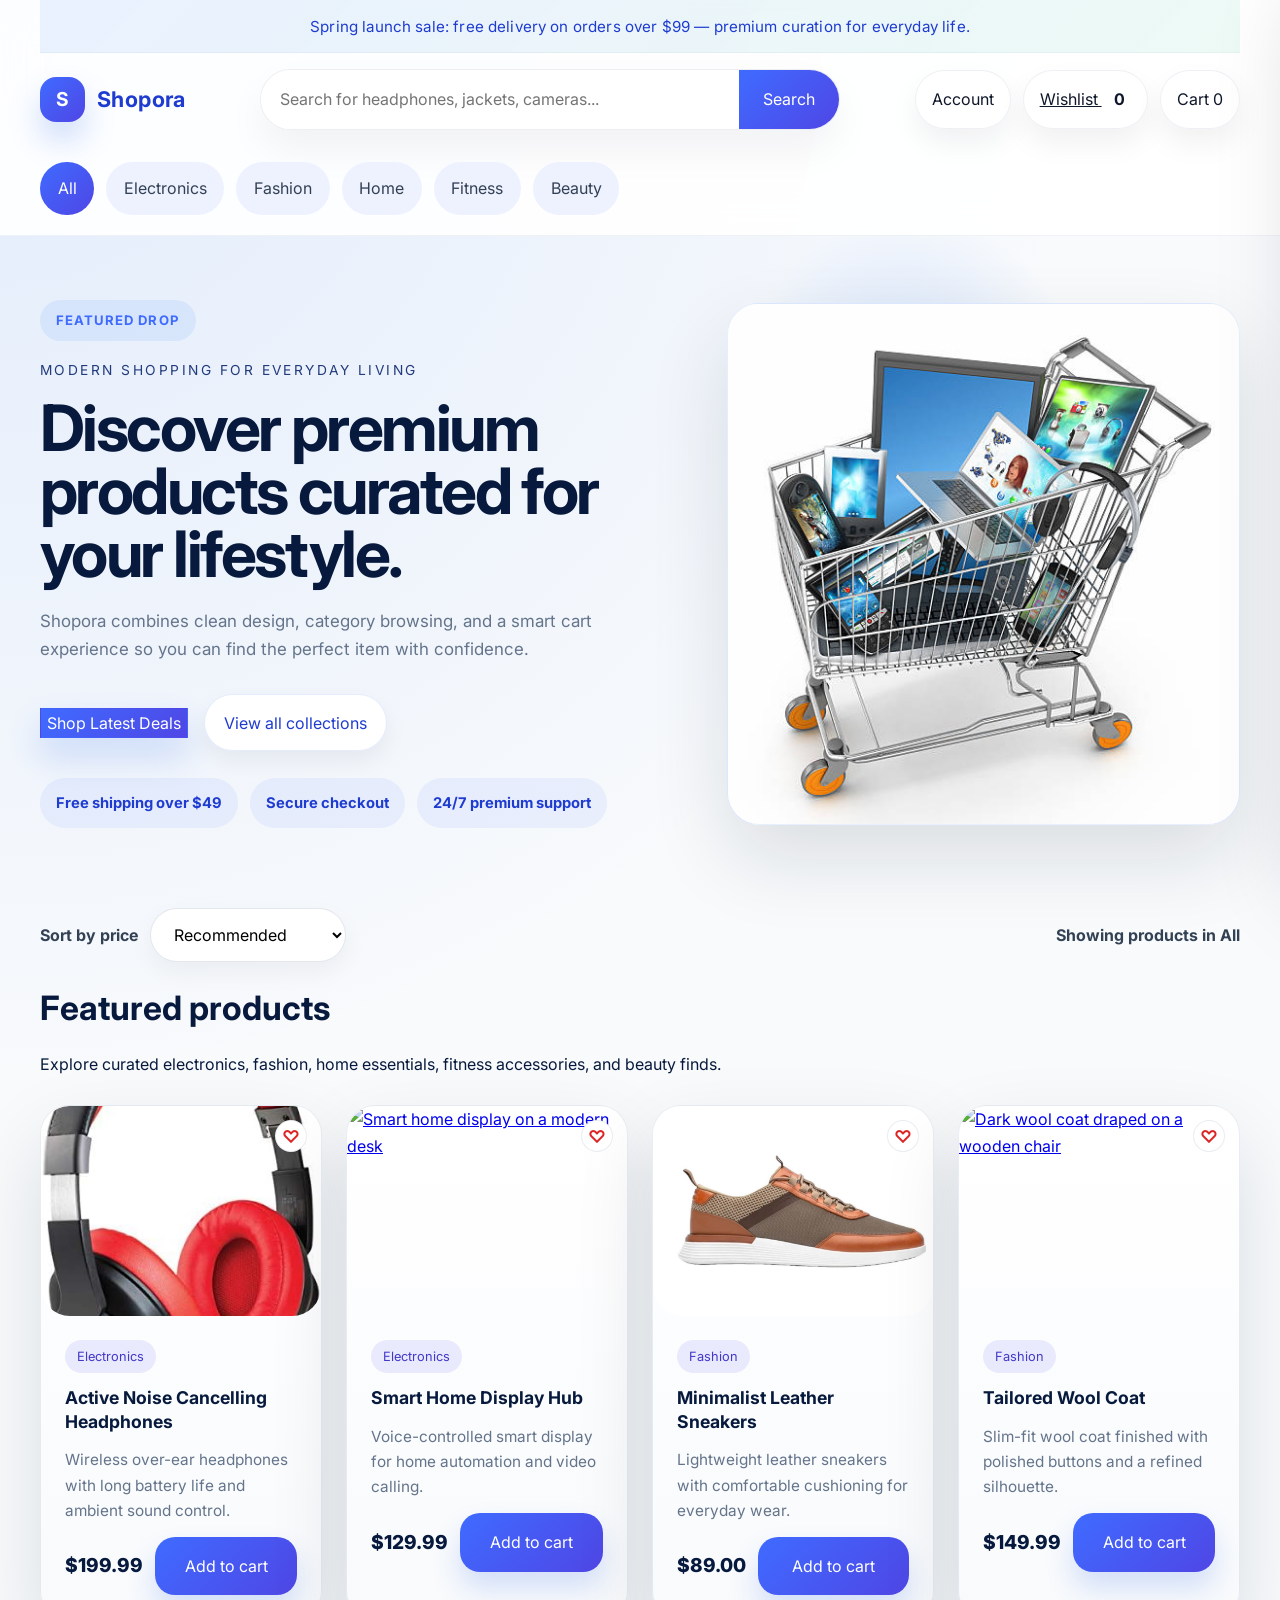
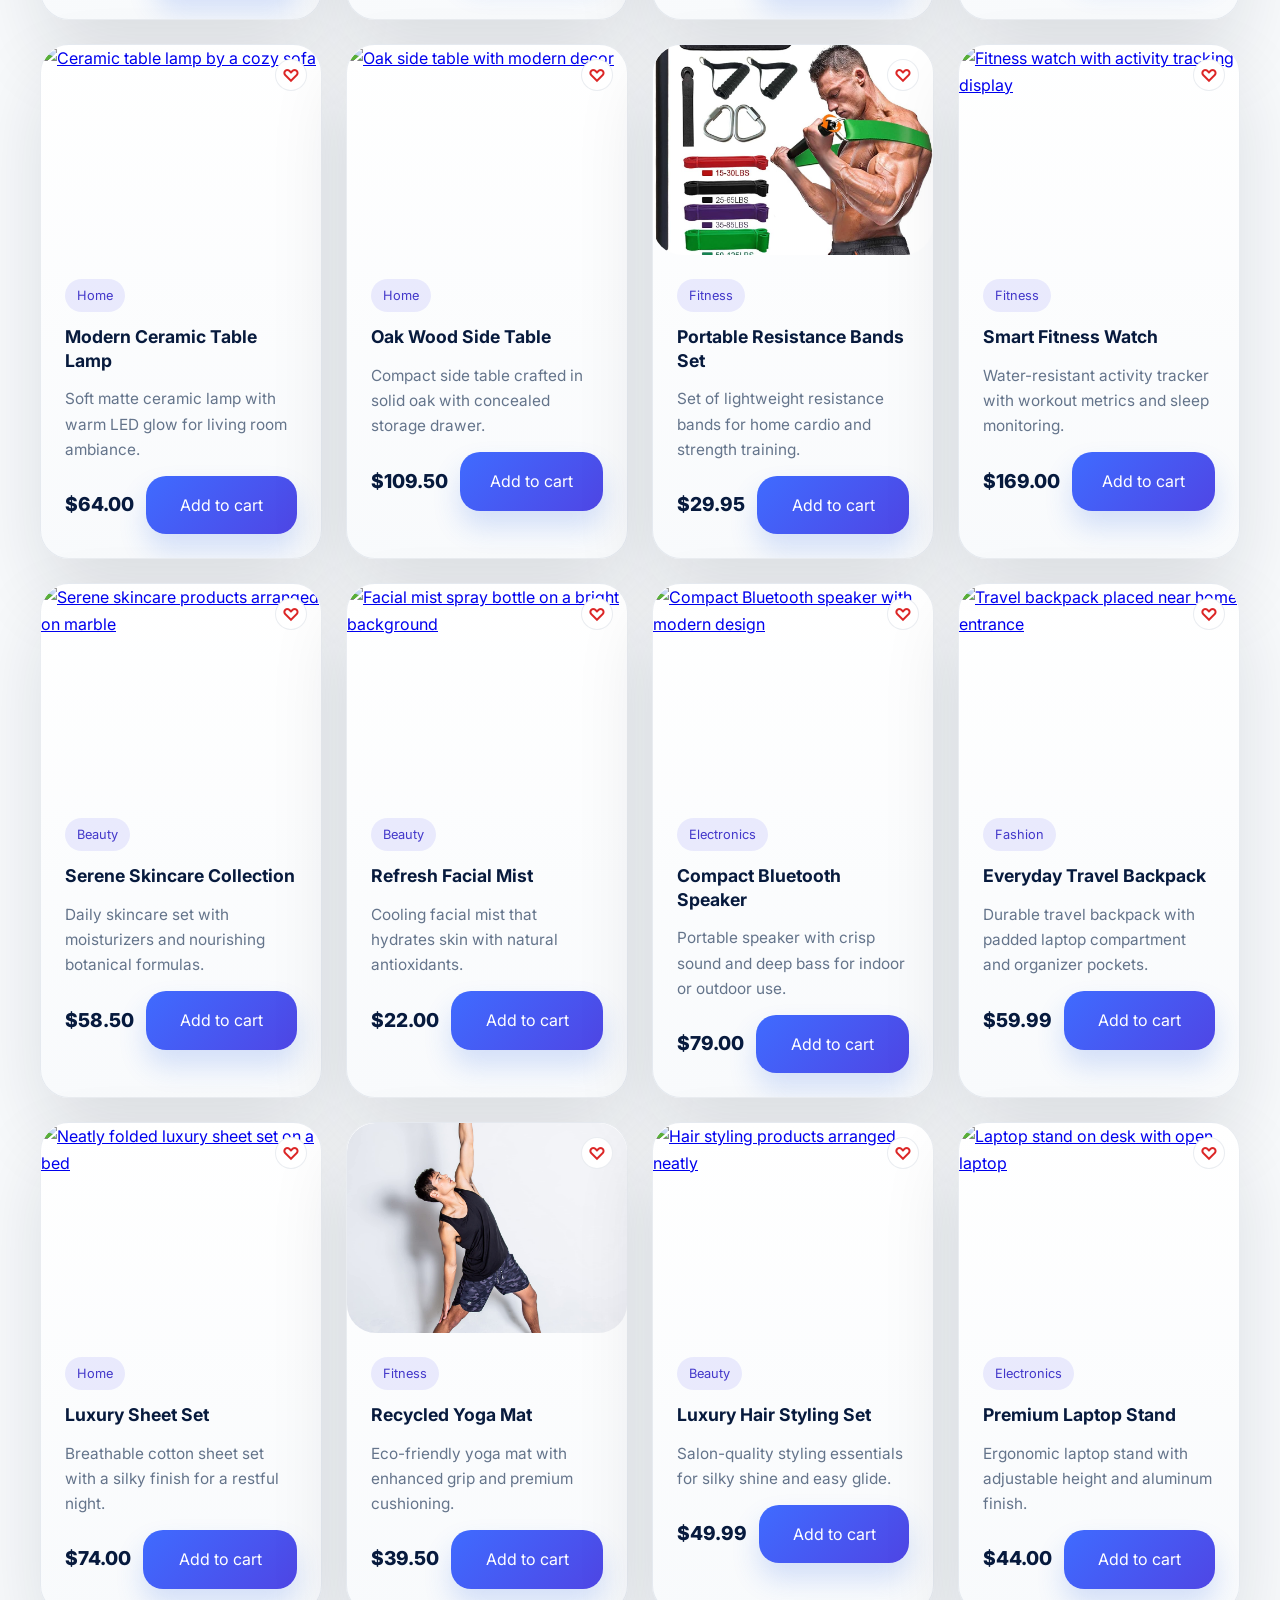
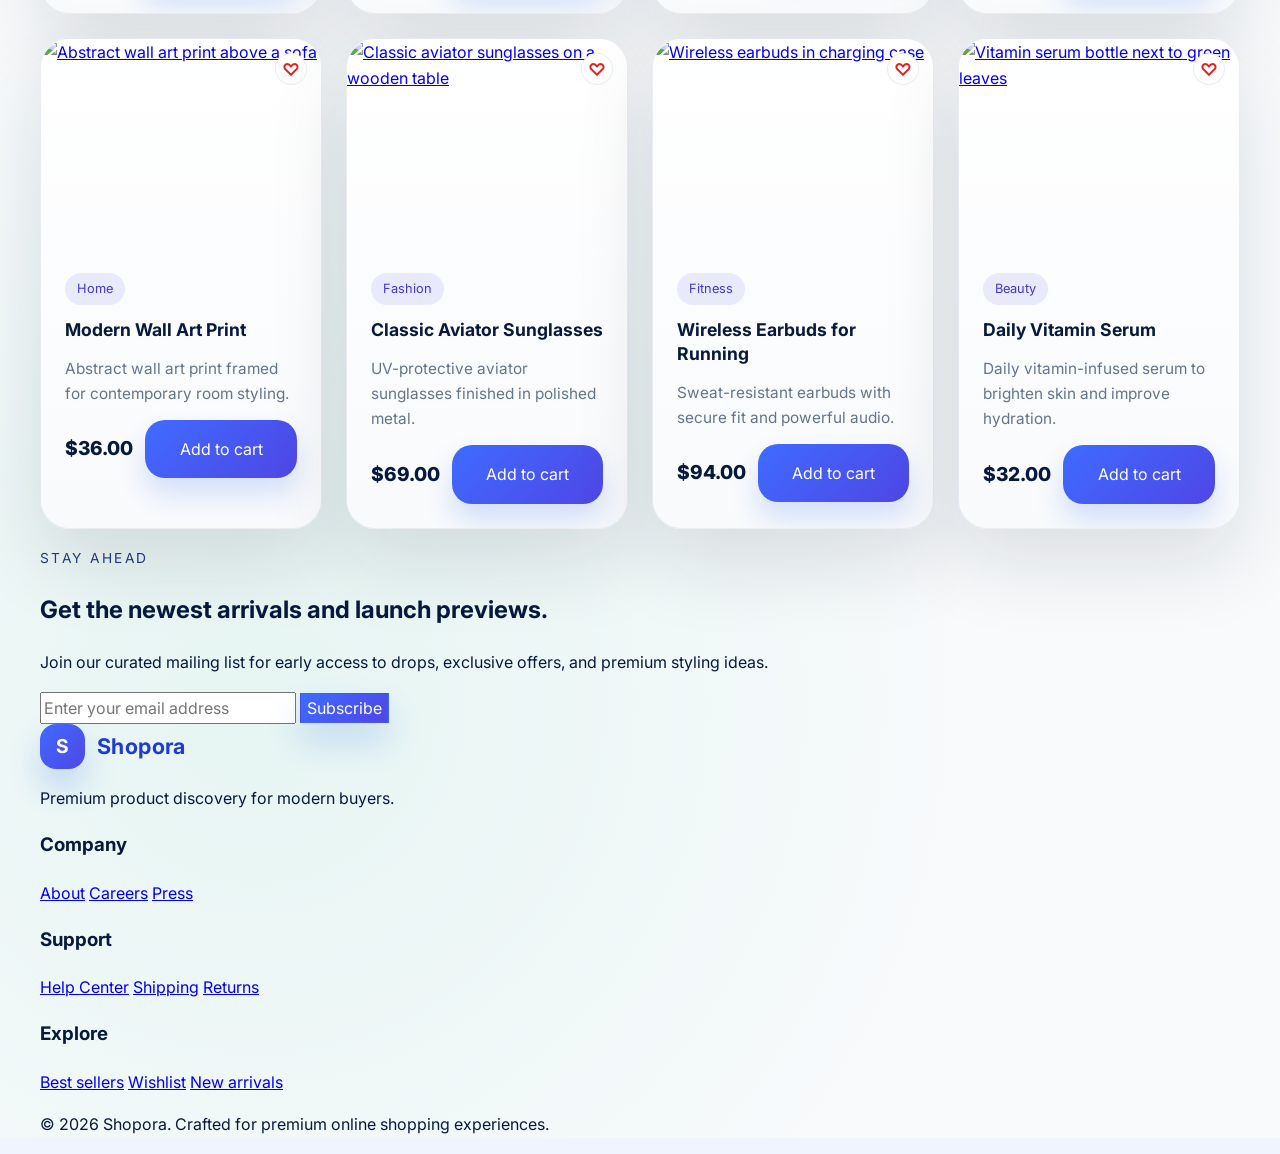
==== commit 2a07873e: "Update Shopora demo with premium UI polish and loader" ====
--- a/index.html
+++ b/index.html
@@ -4,10 +4,26 @@
   <meta charset="UTF-8" />
   <meta name="viewport" content="width=device-width, initial-scale=1.0" />
   <meta name="description" content="Shopora is a premium demo e-commerce website with electronics, fashion, home goods, and accessories. Browse products, filter categories, search items, and manage your cart in a responsive shopping experience." />
-  <title>Shopora | Premium Demo E-commerce</title>
+  <meta name="keywords" content="ecommerce, startup, premium shop, online store, product showcase, shopora" />
+  <meta name="theme-color" content="#1f2a55" />
+  <meta property="og:title" content="Shopora — Premium Demo E-commerce" />
+  <meta property="og:description" content="Discover Shopora, a premium demo storefront with polished product browsing, smart cart interactions, and a modern mobile-ready design." />
+  <meta property="og:image" content="shopping-cart.jpg" />
+  <meta property="og:type" content="website" />
+  <meta property="og:url" content="https://github.com/dhananjayarora5-ops/Shopora" />
+  <meta name="twitter:card" content="summary_large_image" />
+  <meta name="twitter:title" content="Shopora | Premium Demo E-commerce" />
+  <meta name="twitter:description" content="Experience Shopora's refined shopping UI with curated product cards, fast checkout, and mobile-first design." />
+  <link rel="preconnect" href="https://fonts.googleapis.com" />
+  <link rel="preconnect" href="https://fonts.gstatic.com" crossorigin />
+  <link href="https://fonts.googleapis.com/css2?family=Inter:wght@400;500;600;700;800&family=Plus+Jakarta+Sans:wght@400;500;600;700;800&display=swap" rel="stylesheet" />
   <link rel="stylesheet" href="style.css" />
 </head>
 <body>
+  <div class="page-loader" id="page-loader">
+    <div class="loader-ring"></div>
+    <p>Loading Shopora…</p>
+  </div>
   <header class="site-header">
     <div class="announcement container">
       <p>Spring launch sale: free delivery on orders over $99 — premium curation for everyday life.</p>
@@ -49,6 +65,11 @@
           <button class="primary-button" type="button" onclick="scrollToProducts()">Shop Latest Deals</button>
           <a class="secondary-link" href="#products">View all collections</a>
         </div>
+        <div class="hero-trust-grid">
+          <span class="trust-pill">Free shipping over $49</span>
+          <span class="trust-pill">Secure checkout</span>
+          <span class="trust-pill">24/7 premium support</span>
+        </div>
       </div>
       <div class="hero-image-card" aria-label="Featured shopping collection">
         <img src="shopping-cart.jpg" alt="Shopping cart with electronics and accessories" />
@@ -76,7 +97,56 @@
       </div>
       <div id="product-list" class="grid-list"></div>
     </section>
+
+    <section class="newsletter-section container">
+      <div class="newsletter-card">
+        <div class="newsletter-copy">
+          <p class="eyebrow">Stay ahead</p>
+          <h2>Get the newest arrivals and launch previews.</h2>
+          <p>Join our curated mailing list for early access to drops, exclusive offers, and premium styling ideas.</p>
+        </div>
+        <form class="newsletter-form" aria-label="Subscribe to newsletter">
+          <input type="email" placeholder="Enter your email address" aria-label="Email address" />
+          <button class="primary-button" type="submit">Subscribe</button>
+        </form>
+      </div>
+    </section>
   </main>
+
+  <footer class="site-footer">
+    <div class="footer-top container">
+      <div class="footer-brand">
+        <a class="brand footer-logo" href="index.html">
+          <span class="brand-mark">S</span>
+          <span class="brand-text">Shopora</span>
+        </a>
+        <p>Premium product discovery for modern buyers.</p>
+      </div>
+      <div class="footer-columns">
+        <div class="footer-column">
+          <h3>Company</h3>
+          <a href="#">About</a>
+          <a href="#">Careers</a>
+          <a href="#">Press</a>
+        </div>
+        <div class="footer-column">
+          <h3>Support</h3>
+          <a href="#">Help Center</a>
+          <a href="#">Shipping</a>
+          <a href="#">Returns</a>
+        </div>
+        <div class="footer-column">
+          <h3>Explore</h3>
+          <a href="product.html?id=1">Best sellers</a>
+          <a href="wishlist.html">Wishlist</a>
+          <a href="#">New arrivals</a>
+        </div>
+      </div>
+    </div>
+    <div class="footer-bottom container">
+      <p>© 2026 Shopora. Crafted for premium online shopping experiences.</p>
+    </div>
+  </footer>
 
   <aside class="cart-sidebar" id="cart-sidebar" aria-label="Shopping cart">
     <div class="cart-header">
--- a/style.css
+++ b/style.css
@@ -1,18 +1,20 @@
 ﻿:root {
-  font-family: Inter, system-ui, sans-serif;
+  font-family: 'Inter', system-ui, sans-serif;
   color-scheme: light;
-  color: #0f172a;
-  background: #eff2ff;
+  color: #071a3d;
+  background: #eff4ff;
   --surface: rgba(255, 255, 255, 0.96);
-  --surface-alt: #f8fafc;
-  --primary: #2563eb;
-  --primary-dark: #1e40af;
-  --primary-soft: #eff6ff;
-  --accent: #4338ca;
+  --surface-alt: #eef4ff;
+  --primary: #3f6bff;
+  --primary-dark: #1f3cd1;
+  --primary-soft: #e8efff;
+  --accent: #223b7d;
   --text-muted: #64748b;
-  --border: rgba(148, 163, 184, 0.16);
-  --shadow: 0 24px 60px rgba(15, 23, 42, 0.12);
-  --shadow-soft: 0 18px 45px rgba(15, 23, 42, 0.08);
+  --border: rgba(148, 163, 184, 0.18);
+  --shadow: 0 34px 80px rgba(15, 23, 42, 0.12);
+  --shadow-soft: 0 20px 45px rgba(15, 23, 42, 0.08);
+  --surface-strong: #f8fbff;
+  --panel: rgba(255, 255, 255, 0.94);
 }
 
 * {
@@ -34,6 +36,38 @@
 body {
   line-height: 1.65;
   font-feature-settings: "liga" 1, "kern" 1;
+}
+
+.page-loader {
+  position: fixed;
+  inset: 0;
+  background: #071a3d;
+  color: white;
+  display: grid;
+  place-items: center;
+  gap: 1rem;
+  z-index: 9999;
+  transition: opacity 0.35s ease;
+}
+
+.page-loader-hidden {
+  opacity: 0;
+  pointer-events: none;
+}
+
+.loader-ring {
+  width: 72px;
+  height: 72px;
+  border: 6px solid rgba(255, 255, 255, 0.18);
+  border-top-color: rgba(255, 255, 255, 0.95);
+  border-radius: 50%;
+  animation: spin 1s linear infinite;
+}
+
+@keyframes spin {
+  to {
+    transform: rotate(360deg);
+  }
 }
 
 img {
@@ -253,6 +287,24 @@
   align-items: center;
   gap: 1rem;
   flex-wrap: wrap;
+}
+
+.hero-trust-grid {
+  display: grid;
+  grid-template-columns: repeat(3, minmax(0, max-content));
+  gap: 0.75rem;
+  margin-top: 1.65rem;
+}
+
+.trust-pill {
+  display: inline-flex;
+  align-items: center;
+  padding: 0.8rem 1rem;
+  border-radius: 999px;
+  background: rgba(63, 107, 255, 0.08);
+  color: var(--primary-dark);
+  font-weight: 700;
+  font-size: 0.92rem;
 }
 
 .primary-button {
@@ -818,6 +870,216 @@
   gap: 0.5rem;
 }
 
+@media (max-width: 1080px) {
+  .hero {
+    grid-template-columns: 1fr;
+    gap: 1.75rem;
+  }
+
+  .hero-image-card {
+    min-height: 360px;
+  }
+
+  .product-detail-grid {
+    grid-template-columns: 1fr;
+  }
+}
+
+@media (max-width: 860px) {
+  .header-top,
+  .wishlist-hero {
+    flex-direction: column;
+    align-items: stretch;
+  }
+
+  .search-group {
+    min-width: 0;
+    width: 100%;
+  }
+
+  .header-actions {
+    justify-content: flex-end;
+  }
+
+  .category-nav {
+    padding: 0.75rem 0 1rem;
+  }
+
+  .product-meta {
+    flex-direction: column;
+    align-items: stretch;
+  }
+
+  .product-card {
+    min-height: auto;
+  }
+
+  .grid-list {
+    grid-template-columns: repeat(2, minmax(0, 1fr));
+  }
+
+  .wishlist-grid {
+    grid-template-columns: repeat(2, minmax(0, 1fr));
+  }
+}
+
+@media (max-width: 680px) {
+  .announcement {
+    display: none;
+  }
+
+  .site-header {
+    border-bottom: none;
+  }
+
+  .header-top {
+    padding: 0.85rem 0;
+    flex-direction: column;
+    align-items: stretch;
+    gap: 0.75rem;
+  }
+
+  .brand {
+    gap: 0.55rem;
+  }
+
+  .brand-mark {
+    width: 2.3rem;
+    height: 2.3rem;
+    font-size: 1rem;
+  }
+
+  .brand-text {
+    font-size: 1.05rem;
+  }
+
+  .search-group {
+    width: 100%;
+    max-width: none;
+    min-width: 0;
+  }
+
+  .search-group input {
+    padding: 0.8rem 1rem;
+  }
+
+  .search-group button {
+    padding: 0 1rem;
+  }
+
+  .header-actions {
+    justify-content: space-between;
+    flex-wrap: wrap;
+    gap: 0.5rem;
+  }
+
+  .action-button {
+    padding: 0.72rem 0.85rem;
+    font-size: 0.92rem;
+  }
+
+  .category-nav {
+    padding: 0.6rem 0 0.85rem;
+    gap: 0.55rem;
+  }
+
+  .category-button {
+    padding: 0.65rem 0.95rem;
+    font-size: 0.82rem;
+  }
+
+  .hero h1 {
+    font-size: clamp(2.5rem, 8vw, 3.4rem);
+  }
+
+  .hero-text,
+  .product-detail-description {
+    font-size: 0.98rem;
+  }
+
+  .grid-list,
+  .wishlist-grid {
+    grid-template-columns: 1fr;
+  }
+
+  .product-card {
+    border-radius: 1.5rem;
+  }
+
+  .product-info {
+    padding: 1.25rem;
+  }
+
+  .product-card img {
+    aspect-ratio: auto;
+  }
+
+  .image-panel,
+  .wishlist-item {
+    flex-direction: column;
+  }
+
+  .wishlist-item {
+    display: block;
+  }
+
+  .wishlist-item img {
+    width: 100%;
+    height: 220px;
+  }
+
+  .wishlist-item-actions {
+    justify-content: stretch;
+  }
+
+  .product-actions {
+    flex-direction: column;
+    align-items: stretch;
+  }
+
+  .product-actions button,
+  .product-actions #detail-wishlist {
+    width: 100%;
+  }
+
+  .cart-item {
+    grid-template-columns: 1fr;
+  }
+
+  .cart-sidebar {
+    width: 100%;
+  }
+}
+
+@media (max-width: 520px) {
+  .hero {
+    padding: 2rem 0;
+  }
+
+  .search-group {
+    border-radius: 1.35rem;
+  }
+
+  .hero-actions,
+  .product-actions {
+    gap: 0.75rem;
+  }
+
+  .primary-button,
+  .secondary-button,
+  .secondary-link {
+    width: 100%;
+  }
+
+  .product-card button.add-to-cart {
+    padding: 0.95rem;
+  }
+
+  .wishlist-item-content {
+    gap: 0.75rem;
+  }
+}
+
 .cart-item-title {
   margin: 0;
   font-size: 0.95rem;
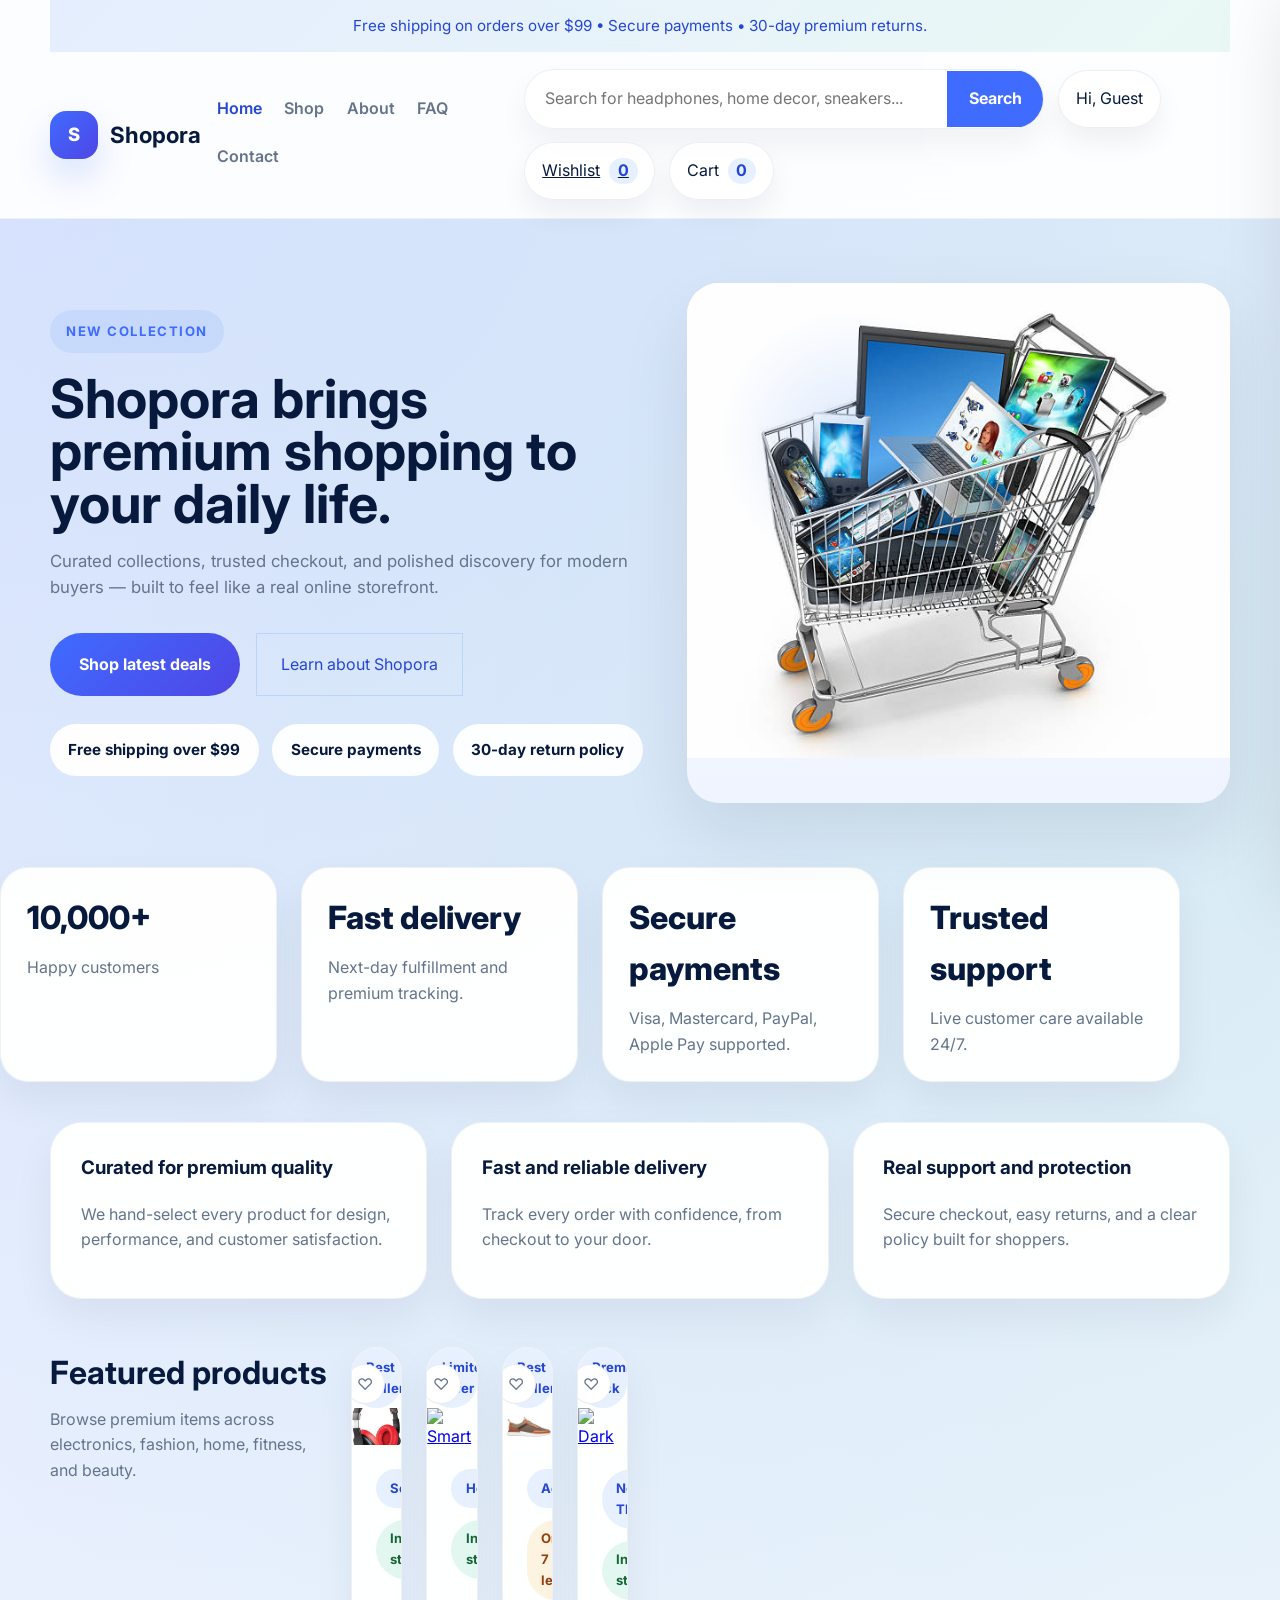
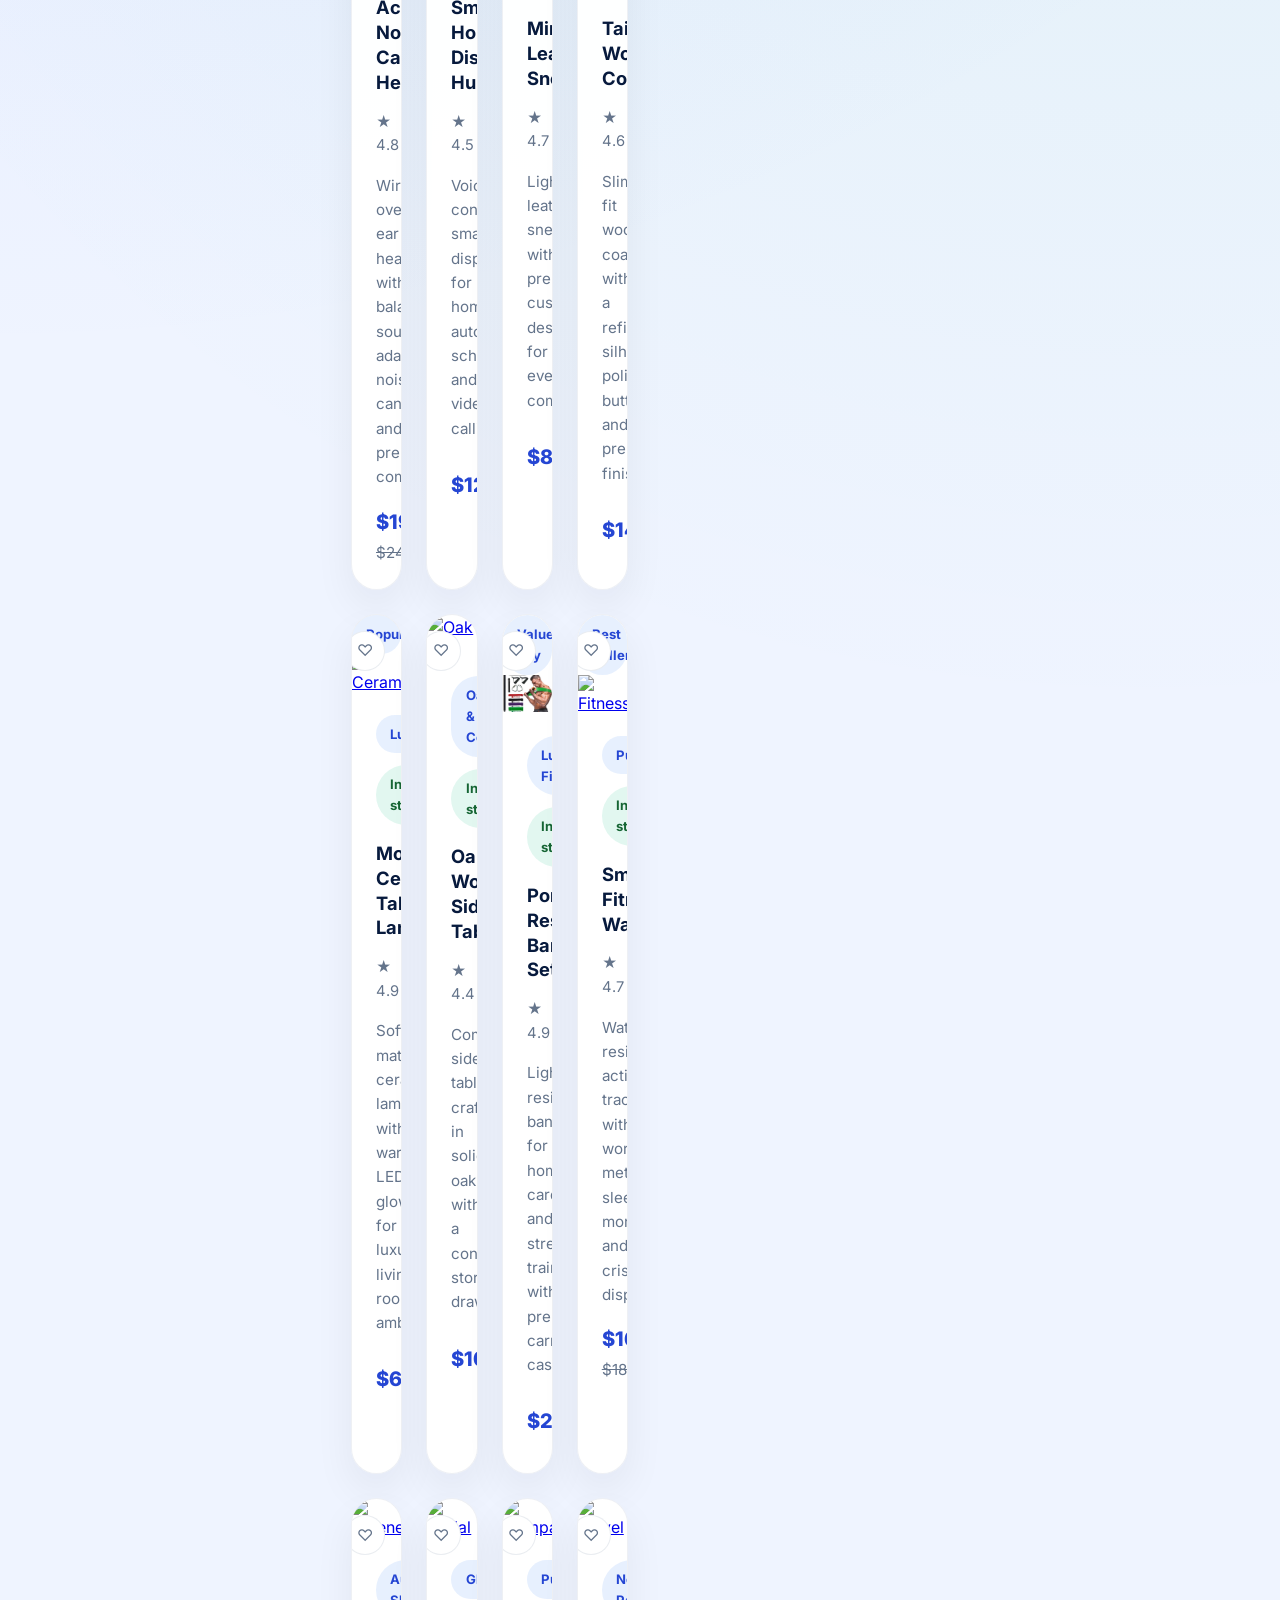
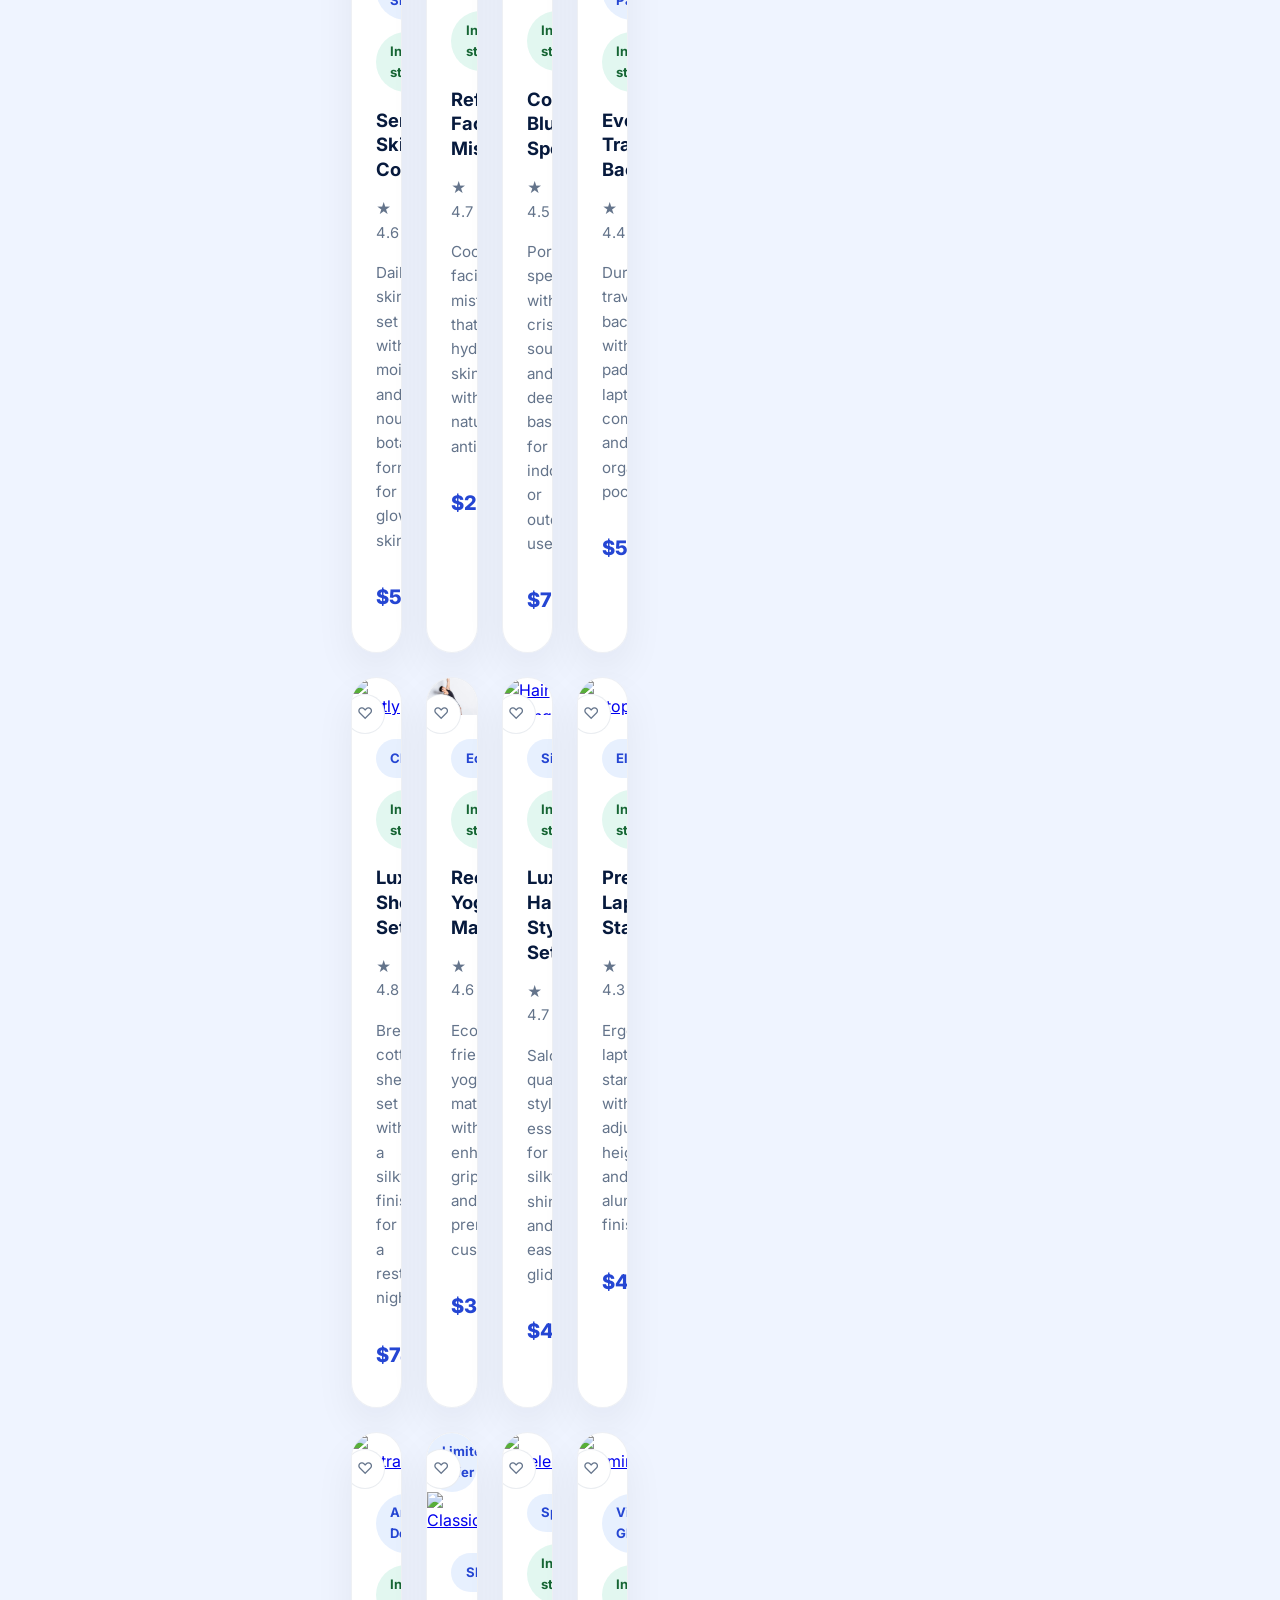
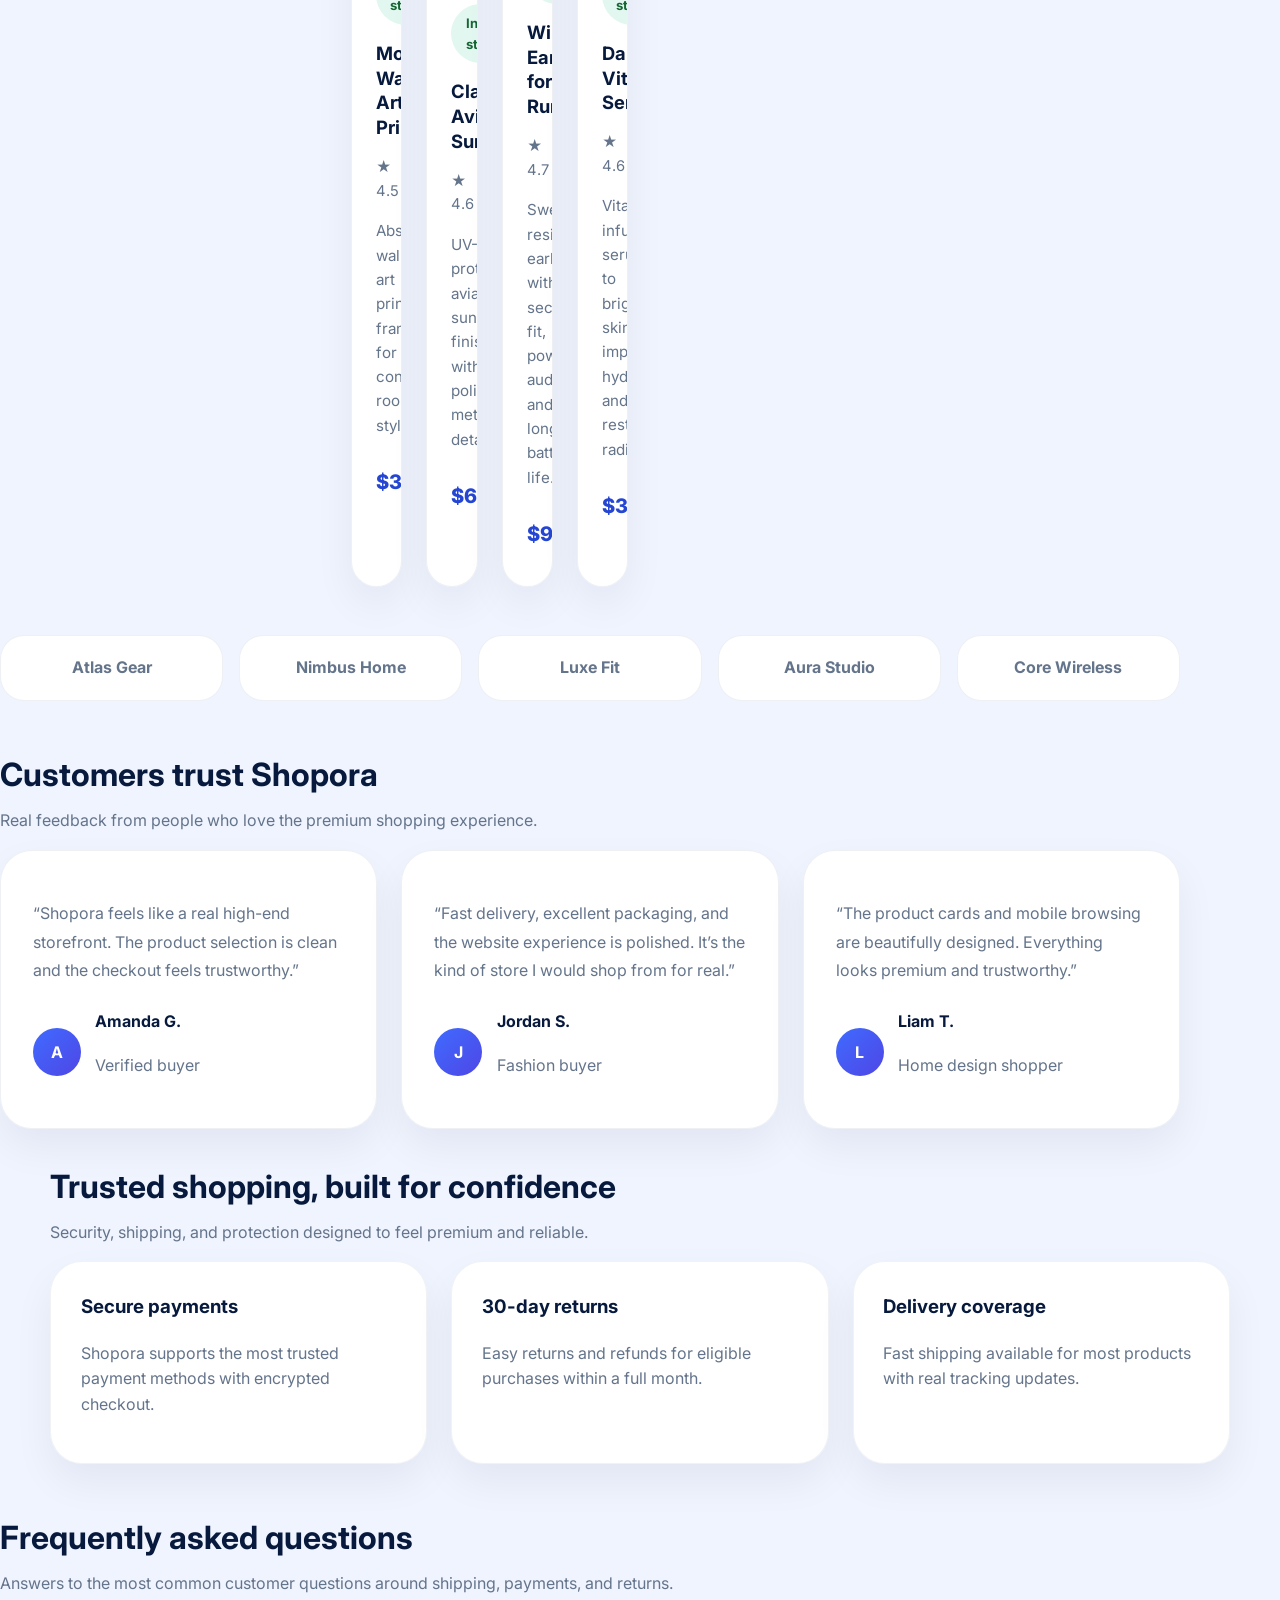
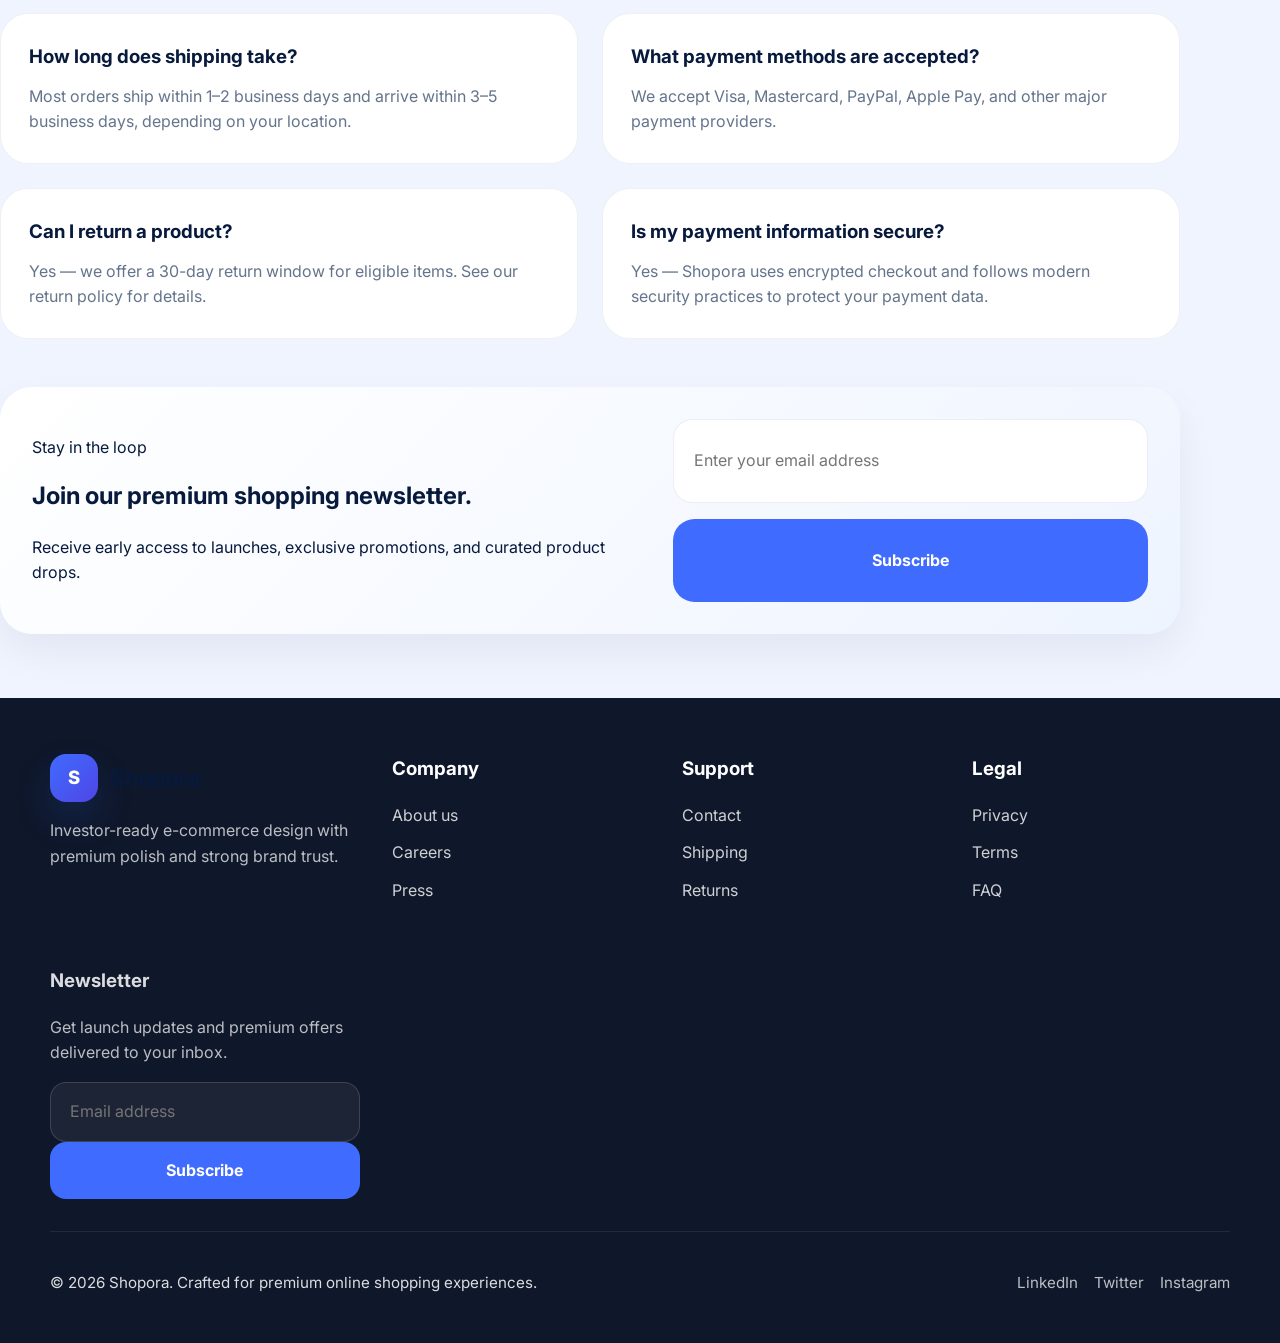
==== commit 51977ad8: "Add Shopora pages and storefront updates" ====
--- a/index.html
+++ b/index.html
@@ -1,19 +1,20 @@
-<!DOCTYPE html>
+﻿<!DOCTYPE html>
 <html lang="en">
 <head>
   <meta charset="UTF-8" />
   <meta name="viewport" content="width=device-width, initial-scale=1.0" />
-  <meta name="description" content="Shopora is a premium demo e-commerce website with electronics, fashion, home goods, and accessories. Browse products, filter categories, search items, and manage your cart in a responsive shopping experience." />
-  <meta name="keywords" content="ecommerce, startup, premium shop, online store, product showcase, shopora" />
+  <title>Shopora | Premium Online Shopping for Modern Brands</title>
+  <meta name="description" content="Shopora is a premium e-commerce storefront with curated collections, trusted checkout, and a modern shopping experience." />
+  <meta name="keywords" content="premium ecommerce, online store, shopora, startup shopping, modern storefront" />
   <meta name="theme-color" content="#1f2a55" />
-  <meta property="og:title" content="Shopora — Premium Demo E-commerce" />
-  <meta property="og:description" content="Discover Shopora, a premium demo storefront with polished product browsing, smart cart interactions, and a modern mobile-ready design." />
+  <meta property="og:title" content="Shopora | Premium Online Shopping" />
+  <meta property="og:description" content="Discover Shopora's premium shopping experience with curated collections, exclusive offers, and trusted checkout." />
   <meta property="og:image" content="shopping-cart.jpg" />
   <meta property="og:type" content="website" />
   <meta property="og:url" content="https://github.com/dhananjayarora5-ops/Shopora" />
   <meta name="twitter:card" content="summary_large_image" />
-  <meta name="twitter:title" content="Shopora | Premium Demo E-commerce" />
-  <meta name="twitter:description" content="Experience Shopora's refined shopping UI with curated product cards, fast checkout, and mobile-first design." />
+  <meta name="twitter:title" content="Shopora | Premium Online Shopping" />
+  <meta name="twitter:description" content="Experience an investor-ready storefront with trusted shopping, sleek product browsing, and responsive mobile design." />
   <link rel="preconnect" href="https://fonts.googleapis.com" />
   <link rel="preconnect" href="https://fonts.gstatic.com" crossorigin />
   <link href="https://fonts.googleapis.com/css2?family=Inter:wght@400;500;600;700;800&family=Plus+Jakarta+Sans:wght@400;500;600;700;800&display=swap" rel="stylesheet" />
@@ -26,86 +27,220 @@
   </div>
   <header class="site-header">
     <div class="announcement container">
-      <p>Spring launch sale: free delivery on orders over $99 — premium curation for everyday life.</p>
+      Free shipping on orders over $99 • Secure payments • 30-day premium returns.
     </div>
     <div class="header-top container">
-      <a class="brand" href="#home">
+      <a class="brand" href="index.html">
         <span class="brand-mark">S</span>
         <span class="brand-text">Shopora</span>
       </a>
-      <div class="search-group">
-        <label for="search-input" class="sr-only">Search products</label>
-        <input id="search-input" type="search" placeholder="Search for headphones, jackets, cameras..." />
-        <button id="search-button" type="button">Search</button>
-      </div>
-      <nav class="header-actions" aria-label="User actions">
-        <button type="button" class="action-button">Account</button>
-        <a href="wishlist.html" id="wishlist-toggle" class="action-button">Wishlist <span id="wishlist-count">0</span></a>
-        <button type="button" id="cart-toggle" class="action-button">Cart <span id="cart-count">0</span></button>
+      <nav class="main-nav" aria-label="Primary navigation">
+        <a href="index.html" class="active">Home</a>
+        <a href="index.html#products">Shop</a>
+        <a href="about.html">About</a>
+        <a href="faq.html">FAQ</a>
+        <a href="contact.html">Contact</a>
       </nav>
-    </div>
-    <div class="category-nav container" aria-label="Product categories">
-      <button class="category-button active" data-category="all">All</button>
-      <button class="category-button" data-category="electronics">Electronics</button>
-      <button class="category-button" data-category="fashion">Fashion</button>
-      <button class="category-button" data-category="home">Home</button>
-      <button class="category-button" data-category="fitness">Fitness</button>
-      <button class="category-button" data-category="beauty">Beauty</button>
+      <div class="header-actions">
+        <div class="search-group">
+          <label for="search-input" class="sr-only">Search products</label>
+          <input id="search-input" type="search" placeholder="Search for headphones, home decor, sneakers..." />
+          <button id="search-button" type="button">Search</button>
+        </div>
+        <button type="button" class="action-button user-menu">
+          Hi, Guest
+          <div class="user-menu-panel">
+            <a href="about.html">Your profile</a>
+            <a href="contact.html">Support</a>
+          </div>
+        </button>
+        <a href="wishlist.html" class="action-button">Wishlist <span class="badge" id="wishlist-count">0</span></a>
+        <div class="cart-preview">
+          <button id="cart-toggle" class="action-button">Cart <span class="badge" id="cart-count">0</span></button>
+          <div class="cart-panel">
+            <h4>Cart preview</h4>
+            <div class="cart-preview-items">
+              <p class="cart-empty-note">Your cart is currently empty.</p>
+            </div>
+            <a class="secondary-link" href="checkout.html">Go to checkout</a>
+          </div>
+        </div>
+      </div>
     </div>
   </header>
 
   <main>
     <section class="hero container" id="home">
       <div class="hero-copy">
-        <span class="hero-badge">Featured drop</span>
-        <p class="eyebrow">Modern shopping for everyday living</p>
-        <h1>Discover premium products curated for your lifestyle.</h1>
-        <p class="hero-text">Shopora combines clean design, category browsing, and a smart cart experience so you can find the perfect item with confidence.</p>
+        <span class="hero-badge">New collection</span>
+        <h1>Shopora brings premium shopping to your daily life.</h1>
+        <p class="hero-text">Curated collections, trusted checkout, and polished discovery for modern buyers — built to feel like a real online storefront.</p>
         <div class="hero-actions">
-          <button class="primary-button" type="button" onclick="scrollToProducts()">Shop Latest Deals</button>
-          <a class="secondary-link" href="#products">View all collections</a>
+          <button class="primary-button" type="button" onclick="scrollToProducts()">Shop latest deals</button>
+          <a class="secondary-link" href="about.html">Learn about Shopora</a>
         </div>
         <div class="hero-trust-grid">
-          <span class="trust-pill">Free shipping over $49</span>
-          <span class="trust-pill">Secure checkout</span>
-          <span class="trust-pill">24/7 premium support</span>
-        </div>
-      </div>
-      <div class="hero-image-card" aria-label="Featured shopping collection">
-        <img src="shopping-cart.jpg" alt="Shopping cart with electronics and accessories" />
-      </div>
-    </section>
-
-    <section class="filter-panel container" aria-label="Product filters">
-      <div class="filter-item">
-        <label for="sort-select">Sort by price</label>
-        <select id="sort-select">
-          <option value="default">Recommended</option>
-          <option value="low-high">Price: Low to High</option>
-          <option value="high-low">Price: High to Low</option>
-        </select>
-      </div>
-      <div class="filter-item">
-        <span class="filter-label">Showing products in <strong id="filter-label">All</strong></span>
-      </div>
+          <span class="trust-pill">Free shipping over $99</span>
+          <span class="trust-pill">Secure payments</span>
+          <span class="trust-pill">30-day return policy</span>
+        </div>
+      </div>
+      <div class="hero-image-card" aria-label="Premium product showcase">
+        <img src="shopping-cart.jpg" alt="Premium shopping collection with accessories" />
+      </div>
+    </section>
+
+    <section class="stats-grid container" aria-label="Trust statistics">
+      <article class="stat-card">
+        <span>10,000+</span>
+        <p>Happy customers</p>
+      </article>
+      <article class="stat-card">
+        <span>Fast delivery</span>
+        <p>Next-day fulfillment and premium tracking.</p>
+      </article>
+      <article class="stat-card">
+        <span>Secure payments</span>
+        <p>Visa, Mastercard, PayPal, Apple Pay supported.</p>
+      </article>
+      <article class="stat-card">
+        <span>Trusted support</span>
+        <p>Live customer care available 24/7.</p>
+      </article>
+    </section>
+
+    <section class="featured-panels container" aria-label="Why Shopora">
+      <article class="featured-card">
+        <h3>Curated for premium quality</h3>
+        <p>We hand-select every product for design, performance, and customer satisfaction.</p>
+      </article>
+      <article class="featured-card">
+        <h3>Fast and reliable delivery</h3>
+        <p>Track every order with confidence, from checkout to your door.</p>
+      </article>
+      <article class="featured-card">
+        <h3>Real support and protection</h3>
+        <p>Secure checkout, easy returns, and a clear policy built for shoppers.</p>
+      </article>
     </section>
 
     <section class="product-grid container" id="products" aria-labelledby="products-heading">
       <div class="section-heading">
-        <h2 id="products-heading">Featured products</h2>
-        <p>Explore curated electronics, fashion, home essentials, fitness accessories, and beauty finds.</p>
-      </div>
-      <div id="product-list" class="grid-list"></div>
-    </section>
-
-    <section class="newsletter-section container">
+        <div>
+          <h2 id="products-heading">Featured products</h2>
+          <p>Browse premium items across electronics, fashion, home, fitness, and beauty.</p>
+        </div>
+      </div>
+      <div id="product-list" class="product-grid"></div>
+    </section>
+
+    <section class="brand-strip container" aria-label="Trusted brands">
+      <div class="brand-logo">Atlas Gear</div>
+      <div class="brand-logo">Nimbus Home</div>
+      <div class="brand-logo">Luxe Fit</div>
+      <div class="brand-logo">Aura Studio</div>
+      <div class="brand-logo">Core Wireless</div>
+    </section>
+
+    <section class="testimonials container" aria-labelledby="testimonials-heading">
+      <div class="section-heading">
+        <div>
+          <h2 id="testimonials-heading">Customers trust Shopora</h2>
+          <p>Real feedback from people who love the premium shopping experience.</p>
+        </div>
+      </div>
+      <div class="testimonials-grid">
+        <article class="testimonial-card">
+          <p>“Shopora feels like a real high-end storefront. The product selection is clean and the checkout feels trustworthy.”</p>
+          <div class="testimonial-meta">
+            <span class="avatar">A</span>
+            <div>
+              <strong>Amanda G.</strong>
+              <p>Verified buyer</p>
+            </div>
+          </div>
+        </article>
+        <article class="testimonial-card">
+          <p>“Fast delivery, excellent packaging, and the website experience is polished. It’s the kind of store I would shop from for real.”</p>
+          <div class="testimonial-meta">
+            <span class="avatar">J</span>
+            <div>
+              <strong>Jordan S.</strong>
+              <p>Fashion buyer</p>
+            </div>
+          </div>
+        </article>
+        <article class="testimonial-card">
+          <p>“The product cards and mobile browsing are beautifully designed. Everything looks premium and trustworthy.”</p>
+          <div class="testimonial-meta">
+            <span class="avatar">L</span>
+            <div>
+              <strong>Liam T.</strong>
+              <p>Home design shopper</p>
+            </div>
+          </div>
+        </article>
+      </div>
+    </section>
+
+    <section class="trust-grid container" aria-labelledby="trust-heading">
+      <div class="section-heading">
+        <div>
+          <h2 id="trust-heading">Trusted shopping, built for confidence</h2>
+          <p>Security, shipping, and protection designed to feel premium and reliable.</p>
+        </div>
+      </div>
+      <div class="featured-panels">
+        <article class="featured-card">
+          <h3>Secure payments</h3>
+          <p>Shopora supports the most trusted payment methods with encrypted checkout.</p>
+        </article>
+        <article class="featured-card">
+          <h3>30-day returns</h3>
+          <p>Easy returns and refunds for eligible purchases within a full month.</p>
+        </article>
+        <article class="featured-card">
+          <h3>Delivery coverage</h3>
+          <p>Fast shipping available for most products with real tracking updates.</p>
+        </article>
+      </div>
+    </section>
+
+    <section class="faq container" aria-labelledby="faq-heading">
+      <div class="section-heading">
+        <div>
+          <h2 id="faq-heading">Frequently asked questions</h2>
+          <p>Answers to the most common customer questions around shipping, payments, and returns.</p>
+        </div>
+      </div>
+      <div class="faq-list">
+        <article class="faq-card">
+          <h3>How long does shipping take?</h3>
+          <p>Most orders ship within 1–2 business days and arrive within 3–5 business days, depending on your location.</p>
+        </article>
+        <article class="faq-card">
+          <h3>What payment methods are accepted?</h3>
+          <p>We accept Visa, Mastercard, PayPal, Apple Pay, and other major payment providers.</p>
+        </article>
+        <article class="faq-card">
+          <h3>Can I return a product?</h3>
+          <p>Yes — we offer a 30-day return window for eligible items. See our return policy for details.</p>
+        </article>
+        <article class="faq-card">
+          <h3>Is my payment information secure?</h3>
+          <p>Yes — Shopora uses encrypted checkout and follows modern security practices to protect your payment data.</p>
+        </article>
+      </div>
+    </section>
+
+    <section class="newsletter-section container" aria-labelledby="newsletter-heading">
       <div class="newsletter-card">
         <div class="newsletter-copy">
-          <p class="eyebrow">Stay ahead</p>
-          <h2>Get the newest arrivals and launch previews.</h2>
-          <p>Join our curated mailing list for early access to drops, exclusive offers, and premium styling ideas.</p>
-        </div>
-        <form class="newsletter-form" aria-label="Subscribe to newsletter">
+          <p class="eyebrow">Stay in the loop</p>
+          <h2 id="newsletter-heading">Join our premium shopping newsletter.</h2>
+          <p>Receive early access to launches, exclusive promotions, and curated product drops.</p>
+        </div>
+        <form class="newsletter-form" aria-label="Subscribe to Shopora newsletter">
           <input type="email" placeholder="Enter your email address" aria-label="Email address" />
           <button class="primary-button" type="submit">Subscribe</button>
         </form>
@@ -114,52 +249,61 @@
   </main>
 
   <footer class="site-footer">
-    <div class="footer-top container">
+    <div class="container footer-grid">
       <div class="footer-brand">
         <a class="brand footer-logo" href="index.html">
           <span class="brand-mark">S</span>
           <span class="brand-text">Shopora</span>
         </a>
-        <p>Premium product discovery for modern buyers.</p>
-      </div>
-      <div class="footer-columns">
-        <div class="footer-column">
-          <h3>Company</h3>
-          <a href="#">About</a>
-          <a href="#">Careers</a>
-          <a href="#">Press</a>
-        </div>
-        <div class="footer-column">
-          <h3>Support</h3>
-          <a href="#">Help Center</a>
-          <a href="#">Shipping</a>
-          <a href="#">Returns</a>
-        </div>
-        <div class="footer-column">
-          <h3>Explore</h3>
-          <a href="product.html?id=1">Best sellers</a>
-          <a href="wishlist.html">Wishlist</a>
-          <a href="#">New arrivals</a>
-        </div>
-      </div>
-    </div>
-    <div class="footer-bottom container">
+        <p>Investor-ready e-commerce design with premium polish and strong brand trust.</p>
+      </div>
+      <div class="footer-column">
+        <h3>Company</h3>
+        <a href="about.html">About us</a>
+        <a href="#">Careers</a>
+        <a href="#">Press</a>
+      </div>
+      <div class="footer-column">
+        <h3>Support</h3>
+        <a href="contact.html">Contact</a>
+        <a href="shipping-policy.html">Shipping</a>
+        <a href="return-policy.html">Returns</a>
+      </div>
+      <div class="footer-column">
+        <h3>Legal</h3>
+        <a href="privacy-policy.html">Privacy</a>
+        <a href="terms.html">Terms</a>
+        <a href="faq.html">FAQ</a>
+      </div>
+      <div class="footer-newsletter">
+        <h3>Newsletter</h3>
+        <p>Get launch updates and premium offers delivered to your inbox.</p>
+        <input type="email" placeholder="Email address" aria-label="Email address" />
+        <button type="button">Subscribe</button>
+      </div>
+    </div>
+    <div class="container footer-bottom">
       <p>© 2026 Shopora. Crafted for premium online shopping experiences.</p>
+      <div class="social-links">
+        <a href="#">LinkedIn</a>
+        <a href="#">Twitter</a>
+        <a href="#">Instagram</a>
+      </div>
     </div>
   </footer>
 
   <aside class="cart-sidebar" id="cart-sidebar" aria-label="Shopping cart">
     <div class="cart-header">
-      <h2>Shopping Cart</h2>
+      <h2>Shopping cart</h2>
       <button id="cart-close" aria-label="Close cart sidebar">×</button>
     </div>
     <div id="cart-items" class="cart-items"></div>
     <div class="cart-footer">
       <div class="cart-totals">
-        <span>Total</span>
+        <span>Order total</span>
         <strong id="cart-total">$0.00</strong>
       </div>
-      <button class="primary-button full-width" type="button" id="checkout-button">Proceed to Checkout</button>
+      <button class="primary-button full-width" type="button" id="checkout-button">Proceed to checkout</button>
     </div>
   </aside>
 
--- a/style.css
+++ b/style.css
@@ -1,20 +1,25 @@
 ﻿:root {
-  font-family: 'Inter', system-ui, sans-serif;
-  color-scheme: light;
-  color: #071a3d;
-  background: #eff4ff;
+  --font-family: 'Inter', 'Plus Jakarta Sans', system-ui, sans-serif;
+  --bg: #eff4ff;
   --surface: rgba(255, 255, 255, 0.96);
-  --surface-alt: #eef4ff;
+  --surface-soft: #f8fbff;
+  --surface-strong: #ffffff;
   --primary: #3f6bff;
-  --primary-dark: #1f3cd1;
+  --primary-dark: #2546d3;
   --primary-soft: #e8efff;
-  --accent: #223b7d;
-  --text-muted: #64748b;
-  --border: rgba(148, 163, 184, 0.18);
-  --shadow: 0 34px 80px rgba(15, 23, 42, 0.12);
-  --shadow-soft: 0 20px 45px rgba(15, 23, 42, 0.08);
-  --surface-strong: #f8fbff;
-  --panel: rgba(255, 255, 255, 0.94);
+  --accent: #0f172a;
+  --accent-soft: #eef2ff;
+  --success: #16a34a;
+  --warning: #f97316;
+  --danger: #dc2626;
+  --text: #071a3d;
+  --muted: #64748b;
+  --border: rgba(148, 163, 184, 0.16);
+  --shadow: 0 30px 70px rgba(15, 23, 42, 0.09);
+  --shadow-soft: 0 18px 40px rgba(15, 23, 42, 0.06);
+  --radius: 1.75rem;
+  --radius-sm: 1.2rem;
+  --transition: 0.25s ease;
 }
 
 * {
@@ -25,17 +30,909 @@
   scroll-behavior: smooth;
 }
 
-html, body {
+html,
+body {
   margin: 0;
   min-height: 100%;
-  background: radial-gradient(circle at top left, rgba(59, 130, 246, 0.12), transparent 24%),
-    radial-gradient(circle at 20% 90%, rgba(16, 185, 129, 0.08), transparent 18%),
-    #f8fafc;
+  font-family: var(--font-family);
+  background: radial-gradient(circle at top left, rgba(63, 107, 255, 0.14), transparent 25%),
+    radial-gradient(circle at 90% 10%, rgba(16, 185, 129, 0.08), transparent 22%),
+    var(--bg);
+  color: var(--text);
 }
 
 body {
-  line-height: 1.65;
+  line-height: 1.6;
   font-feature-settings: "liga" 1, "kern" 1;
+}
+
+img,
+svg {
+  max-width: 100%;
+  display: block;
+}
+
+button,
+select,
+input,
+textarea {
+  font: inherit;
+  transition: all var(--transition);
+}
+
+button {
+  cursor: pointer;
+}
+
+button:focus-visible,
+input:focus-visible,
+select:focus-visible,
+textarea:focus-visible {
+  outline: 3px solid rgba(59, 130, 246, 0.35);
+  outline-offset: 2px;
+}
+
+.container {
+  width: min(1180px, calc(100% - 2rem));
+  margin: 0 auto;
+}
+
+.site-header {
+  position: sticky;
+  top: 0;
+  z-index: 30;
+  width: 100%;
+  background: rgba(255, 255, 255, 0.92);
+  backdrop-filter: blur(18px);
+  border-bottom: 1px solid rgba(148, 163, 184, 0.14);
+}
+
+.announcement {
+  display: flex;
+  justify-content: center;
+  align-items: center;
+  padding: 0.85rem 0;
+  color: var(--primary-dark);
+  font-size: 0.95rem;
+  background: linear-gradient(135deg, rgba(59, 130, 246, 0.12), rgba(16, 185, 129, 0.08));
+}
+
+.header-top {
+  display: flex;
+  align-items: center;
+  justify-content: space-between;
+  gap: 1rem;
+  padding: 1.1rem 0;
+}
+
+.brand {
+  display: inline-flex;
+  align-items: center;
+  gap: 0.75rem;
+  color: var(--text);
+  text-decoration: none;
+}
+
+.brand-mark {
+  width: 3rem;
+  height: 3rem;
+  border-radius: 1rem;
+  display: grid;
+  place-items: center;
+  background: linear-gradient(135deg, var(--primary), #4f46e5);
+  color: white;
+  font-size: 1.15rem;
+  font-weight: 800;
+  box-shadow: 0 18px 36px rgba(37, 99, 235, 0.18);
+}
+
+.brand-text {
+  font-size: 1.4rem;
+  font-weight: 700;
+}
+
+.main-nav {
+  display: flex;
+  align-items: center;
+  gap: 1.4rem;
+  flex-wrap: wrap;
+}
+
+.main-nav a {
+  color: var(--muted);
+  text-decoration: none;
+  font-weight: 600;
+}
+
+.main-nav a:hover,
+.main-nav a.active {
+  color: var(--primary-dark);
+}
+
+.header-actions {
+  display: flex;
+  align-items: center;
+  gap: 0.85rem;
+  flex-wrap: wrap;
+}
+
+.search-group {
+  display: flex;
+  align-items: center;
+  min-width: 240px;
+  width: 100%;
+  max-width: 520px;
+  background: var(--surface);
+  border: 1px solid var(--border);
+  border-radius: 999px;
+  box-shadow: 0 16px 30px rgba(15, 23, 42, 0.05);
+  overflow: hidden;
+}
+
+.search-group input {
+  flex: 1;
+  border: none;
+  padding: 1rem 1.2rem;
+  background: transparent;
+}
+
+.search-group button {
+  border: none;
+  background: var(--primary);
+  color: white;
+  padding: 0.95rem 1.35rem;
+  font-weight: 700;
+}
+
+.action-button,
+.primary-button,
+.secondary-button {
+  border-radius: 999px;
+  border: none;
+  transition: transform var(--transition), box-shadow var(--transition), background var(--transition), color var(--transition);
+}
+
+.action-button {
+  display: inline-flex;
+  align-items: center;
+  gap: 0.55rem;
+  padding: 0.95rem 1.05rem;
+  background: var(--surface);
+  border: 1px solid rgba(148, 163, 184, 0.18);
+  color: var(--text);
+  box-shadow: 0 14px 28px rgba(15, 23, 42, 0.06);
+}
+
+.action-button .badge,
+.badge {
+  min-width: 1.6rem;
+  padding: 0 0.55rem;
+  border-radius: 999px;
+  background: rgba(59, 130, 246, 0.12);
+  color: var(--primary-dark);
+  font-weight: 700;
+}
+
+.action-button:hover,
+.primary-button:hover,
+.secondary-button:hover {
+  transform: translateY(-1px);
+}
+
+.user-menu {
+  position: relative;
+}
+
+.user-menu button {
+  background: var(--surface);
+  padding: 0.95rem 1.05rem;
+}
+
+.user-menu-panel {
+  position: absolute;
+  right: 0;
+  top: calc(100% + 0.75rem);
+  width: 220px;
+  padding: 1rem;
+  background: var(--surface);
+  border-radius: 1.5rem;
+  border: 1px solid var(--border);
+  box-shadow: 0 24px 60px rgba(15, 23, 42, 0.12);
+  display: none;
+}
+
+.user-menu:hover .user-menu-panel {
+  display: block;
+}
+
+.user-menu-panel a {
+  display: block;
+  padding: 0.75rem 0;
+  color: var(--text);
+  text-decoration: none;
+  font-weight: 600;
+}
+
+.cart-preview {
+  position: relative;
+}
+
+.cart-panel {
+  position: absolute;
+  right: 0;
+  top: calc(100% + 0.75rem);
+  width: min(320px, 100vw);
+  background: var(--surface);
+  border-radius: 1.5rem;
+  border: 1px solid var(--border);
+  box-shadow: 0 24px 60px rgba(15, 23, 42, 0.14);
+  padding: 1rem;
+  display: none;
+}
+
+.cart-preview:hover .cart-panel {
+  display: block;
+}
+
+.cart-panel h4 {
+  margin: 0 0 0.85rem;
+  font-size: 0.95rem;
+  color: var(--muted);
+}
+
+.cart-preview-items {
+  display: grid;
+  gap: 0.85rem;
+  margin-bottom: 0.85rem;
+}
+
+.cart-empty-note {
+  color: var(--muted);
+  font-size: 0.95rem;
+}
+
+.cart-panel .secondary-link {
+  display: inline-flex;
+  align-items: center;
+}
+
+.main-nav {
+  margin-bottom: 0.25rem;
+}
+
+.hero {
+  display: grid;
+  grid-template-columns: 1.05fr 0.95fr;
+  gap: 2.25rem;
+  align-items: center;
+  padding: 4rem 0 2rem;
+}
+
+.hero-copy {
+  max-width: 620px;
+}
+
+.hero-badge {
+  display: inline-flex;
+  align-items: center;
+  gap: 0.45rem;
+  padding: 0.7rem 1rem;
+  border-radius: 999px;
+  background: rgba(59, 130, 246, 0.1);
+  color: var(--primary);
+  font-size: 0.82rem;
+  font-weight: 700;
+  text-transform: uppercase;
+  letter-spacing: 0.12em;
+}
+
+.hero h1 {
+  margin: 1.2rem 0 1rem;
+  font-size: clamp(3rem, 4.2vw, 4.75rem);
+  line-height: 0.98;
+}
+
+.hero-text {
+  max-width: 42rem;
+  color: var(--muted);
+  font-size: 1.05rem;
+}
+
+.hero-actions {
+  display: flex;
+  flex-wrap: wrap;
+  gap: 1rem;
+  margin: 2rem 0 1.75rem;
+}
+
+.primary-button {
+  background: linear-gradient(135deg, var(--primary), #4f46e5);
+  color: white;
+  padding: 1.1rem 1.8rem;
+  font-weight: 700;
+}
+
+.secondary-button,
+.secondary-link {
+  background: transparent;
+  color: var(--primary-dark);
+  padding: 1.1rem 1.5rem;
+  border: 1px solid rgba(59, 130, 246, 0.18);
+}
+
+.secondary-link {
+  display: inline-flex;
+  align-items: center;
+  justify-content: center;
+  text-decoration: none;
+}
+
+.hero-trust-grid {
+  display: grid;
+  grid-template-columns: repeat(3, minmax(0, max-content));
+  gap: 0.85rem;
+}
+
+.trust-pill {
+  display: inline-flex;
+  align-items: center;
+  gap: 0.4rem;
+  padding: 0.85rem 1.15rem;
+  border-radius: 999px;
+  background: var(--surface);
+  color: var(--text);
+  font-size: 0.95rem;
+  font-weight: 700;
+}
+
+.hero-image-card {
+  position: relative;
+  min-height: 520px;
+  border-radius: 2rem;
+  overflow: hidden;
+  background: linear-gradient(180deg, #ffffff 0%, #eff4ff 100%);
+  box-shadow: var(--shadow);
+}
+
+.hero-image-card::before {
+  content: '';
+  position: absolute;
+  inset: 0;
+  background: radial-gradient(circle at 30% 30%, rgba(59, 130, 246, 0.16), transparent 25%);
+  pointer-events: none;
+}
+
+.hero-image-card img {
+  width: 100%;
+  height: 100%;
+  object-fit: cover;
+  display: block;
+}
+
+.stats-grid,
+.featured-panels,
+.testimonials-grid,
+.faq-list,
+.product-grid {
+  display: grid;
+  gap: 1.5rem;
+}
+
+.stats-grid {
+  grid-template-columns: repeat(4, minmax(0, 1fr));
+  margin: 2rem 0 2.5rem;
+}
+
+.stat-card {
+  padding: 1.5rem 1.6rem;
+  border-radius: 1.75rem;
+  background: var(--surface);
+  border: 1px solid rgba(148, 163, 184, 0.15);
+  box-shadow: var(--shadow-soft);
+}
+
+.stat-card span {
+  display: block;
+  font-size: 2rem;
+  font-weight: 800;
+}
+
+.stat-card p {
+  margin: 0.75rem 0 0;
+  color: var(--muted);
+}
+
+.featured-panels {
+  grid-template-columns: repeat(3, minmax(0, 1fr));
+  margin-bottom: 3rem;
+}
+
+.featured-card {
+  padding: 1.85rem;
+  border-radius: 2rem;
+  background: var(--surface);
+  box-shadow: var(--shadow-soft);
+  border: 1px solid rgba(148, 163, 184, 0.14);
+}
+
+.featured-card h3 {
+  margin-top: 0;
+}
+
+.featured-card p {
+  color: var(--muted);
+}
+
+.section-heading {
+  display: flex;
+  justify-content: space-between;
+  align-items: flex-start;
+  gap: 1rem;
+  margin-bottom: 1rem;
+}
+
+.section-heading h2 {
+  margin: 0;
+  font-size: clamp(2rem, 2.5vw, 2.5rem);
+}
+
+.section-heading p {
+  margin: 0.5rem 0 0;
+  color: var(--muted);
+  max-width: 44rem;
+}
+
+.product-grid {
+  grid-template-columns: repeat(4, minmax(0, 1fr));
+}
+
+.product-card {
+  position: relative;
+  display: flex;
+  flex-direction: column;
+  background: var(--surface);
+  border-radius: 2rem;
+  border: 1px solid rgba(148, 163, 184, 0.16);
+  box-shadow: var(--shadow-soft);
+  overflow: hidden;
+  transition: transform var(--transition), box-shadow var(--transition);
+}
+
+.product-card:hover {
+  transform: translateY(-6px);
+  box-shadow: 0 40px 90px rgba(15, 23, 42, 0.16);
+}
+
+.product-card img {
+  width: 100%;
+  aspect-ratio: 4 / 3;
+  object-fit: cover;
+  transition: transform var(--transition);
+}
+
+.product-card:hover img {
+  transform: scale(1.03);
+}
+
+.product-card-content {
+  display: flex;
+  flex-direction: column;
+  gap: 1rem;
+  padding: 1.5rem;
+}
+
+.product-card-header,
+.product-card-footer {
+  display: flex;
+  align-items: center;
+  justify-content: space-between;
+  gap: 0.75rem;
+}
+
+.product-card-header {
+  align-items: flex-start;
+  flex-wrap: wrap;
+}
+
+.badge-pill,
+.stock-pill {
+  display: inline-flex;
+  align-items: center;
+  padding: 0.55rem 0.9rem;
+  border-radius: 999px;
+  font-size: 0.82rem;
+  font-weight: 700;
+}
+
+.badge-pill {
+  background: rgba(59, 130, 246, 0.12);
+  color: var(--primary-dark);
+}
+
+.stock-pill {
+  background: rgba(16, 185, 129, 0.12);
+  color: #166534;
+}
+
+.stock-pill.low-stock {
+  background: rgba(245, 158, 11, 0.12);
+  color: #92400e;
+}
+
+.stock-pill.out-of-stock {
+  background: rgba(239, 68, 68, 0.12);
+  color: #b91c1c;
+}
+
+.product-title {
+  margin: 0;
+  font-size: 1.15rem;
+  line-height: 1.35;
+}
+
+.product-title a {
+  color: var(--text);
+  text-decoration: none;
+}
+
+.product-title a:hover {
+  color: var(--primary);
+}
+
+.product-rating {
+  display: flex;
+  gap: 0.35rem;
+  align-items: center;
+  color: var(--muted);
+  font-size: 0.92rem;
+}
+
+.product-description {
+  margin: 0;
+  color: var(--muted);
+  font-size: 0.95rem;
+}
+
+.price-block {
+  display: flex;
+  flex-direction: column;
+  gap: 0.2rem;
+}
+
+.product-price,
+.product-old-price {
+  display: block;
+}
+
+.product-price {
+  font-size: 1.25rem;
+  font-weight: 800;
+  color: var(--primary-dark);
+}
+
+.product-old-price {
+  color: var(--muted);
+  text-decoration: line-through;
+  font-size: 0.95rem;
+}
+
+.add-to-cart {
+  border: none;
+  background: linear-gradient(135deg, var(--primary), #4f46e5);
+  color: white;
+  padding: 0.95rem 1rem;
+  border-radius: 1.35rem;
+  min-width: 120px;
+  font-weight: 700;
+}
+
+.add-to-cart:disabled {
+  background: rgba(148, 163, 184, 0.18);
+  cursor: not-allowed;
+}
+
+.wish-button {
+  position: absolute;
+  top: 1rem;
+  right: 1rem;
+  width: 40px;
+  height: 40px;
+  border-radius: 50%;
+  border: 1px solid rgba(148, 163, 184, 0.2);
+  background: white;
+  color: #64748b;
+  display: grid;
+  place-items: center;
+  font-size: 1rem;
+  z-index: 2;
+}
+
+.wish-button.active {
+  color: #dc2626;
+  background: rgba(254, 226, 226, 0.95);
+  border-color: rgba(220, 38, 38, 0.25);
+}
+
+.wish-button:hover {
+  transform: translateY(-1px);
+}
+
+.review-pill,
+.delivery-pill,
+.payment-pill {
+  display: inline-flex;
+  align-items: center;
+  gap: 0.5rem;
+  padding: 0.75rem 1rem;
+  border-radius: 999px;
+  background: var(--surface);
+  font-size: 0.95rem;
+}
+
+.brand-strip {
+  display: grid;
+  grid-template-columns: repeat(5, minmax(0, 1fr));
+  gap: 1rem;
+  align-items: center;
+  margin: 3rem 0 2rem;
+}
+
+.brand-logo {
+  padding: 1.2rem 1rem;
+  border-radius: 1.5rem;
+  border: 1px solid rgba(148, 163, 184, 0.16);
+  background: var(--surface);
+  text-align: center;
+  color: var(--muted);
+  font-weight: 700;
+}
+
+.testimonials {
+  margin: 3rem 0 2rem;
+}
+
+.testimonials-grid {
+  grid-template-columns: repeat(3, minmax(0, 1fr));
+}
+
+.testimonial-card {
+  padding: 2rem;
+  border-radius: 2rem;
+  background: var(--surface);
+  border: 1px solid rgba(148, 163, 184, 0.16);
+  box-shadow: var(--shadow-soft);
+}
+
+.testimonial-card p {
+  color: var(--muted);
+  line-height: 1.8;
+}
+
+.testimonial-meta {
+  display: flex;
+  align-items: center;
+  gap: 0.9rem;
+  margin-top: 1.5rem;
+}
+
+.avatar {
+  width: 3rem;
+  height: 3rem;
+  border-radius: 50%;
+  background: linear-gradient(135deg, var(--primary), #4f46e5);
+  color: white;
+  display: grid;
+  place-items: center;
+  font-weight: 700;
+}
+
+.faq {
+  margin: 3rem 0 2rem;
+}
+
+.faq-list {
+  grid-template-columns: 1fr 1fr;
+}
+
+.faq-card {
+  padding: 1.75rem;
+  border-radius: 1.75rem;
+  background: var(--surface);
+  border: 1px solid rgba(148, 163, 184, 0.16);
+}
+
+.faq-card h3 {
+  margin: 0 0 0.75rem;
+}
+
+.faq-card p {
+  margin: 0;
+  color: var(--muted);
+}
+
+.newsletter-section {
+  margin: 3rem 0 4rem;
+}
+
+.newsletter-card {
+  display: grid;
+  grid-template-columns: 1.3fr 1fr;
+  gap: 1.5rem;
+  padding: 2rem;
+  border-radius: 2rem;
+  background: linear-gradient(135deg, #ffffff, #eef4ff);
+  box-shadow: var(--shadow-soft);
+}
+
+.checkout-grid {
+  grid-template-columns: minmax(0, 1.5fr) minmax(260px, 1fr);
+}
+
+.checkout-main {
+  display: grid;
+  gap: 1.5rem;
+}
+
+.checkout-summary {
+  display: flex;
+  align-items: flex-start;
+}
+
+.summary-card {
+  width: 100%;
+  background: white;
+  padding: 1.75rem;
+  border-radius: 1.75rem;
+  box-shadow: rgba(15, 23, 42, 0.08) 0px 20px 50px -20px;
+}
+
+.checkout-items {
+  display: grid;
+  gap: 0.9rem;
+  margin: 1rem 0 1.5rem;
+}
+
+.checkout-item {
+  display: flex;
+  justify-content: space-between;
+  gap: 1rem;
+  padding: 0.95rem 1rem;
+  border-radius: 1.2rem;
+  background: #f8fbff;
+}
+
+.checkout-item span:first-child {
+  max-width: 65%;
+}
+
+.checkout-total {
+  display: flex;
+  justify-content: space-between;
+  align-items: center;
+  gap: 1rem;
+  padding: 1rem 0;
+  border-top: 1px solid rgba(15, 23, 42, 0.08);
+}
+
+.checkout-note {
+  margin-top: 1rem;
+  color: var(--muted);
+  line-height: 1.7;
+}
+
+.newsletter-copy h2 {
+  margin-top: 0.5rem;
+}
+
+.newsletter-form {
+  display: grid;
+  gap: 1rem;
+}
+
+.newsletter-form input {
+  width: 100%;
+  border: 1px solid rgba(148, 163, 184, 0.18);
+  border-radius: 1.2rem;
+  padding: 1rem 1.25rem;
+}
+
+.newsletter-form button {
+  border: none;
+  background: var(--primary);
+  color: white;
+  padding: 1rem 1.2rem;
+  border-radius: 1.35rem;
+  font-weight: 700;
+}
+
+.site-footer {
+  background: #0f172a;
+  color: rgba(255, 255, 255, 0.85);
+  padding: 3.5rem 0 2rem;
+}
+
+.footer-grid {
+  display: grid;
+  gap: 2rem;
+  grid-template-columns: minmax(220px, 1.2fr) repeat(3, minmax(180px, 1fr));
+}
+
+.footer-brand h2,
+.footer-column h3 {
+  margin-top: 0;
+  color: white;
+}
+
+.footer-brand p,
+.footer-column a,
+.footer-newsletter p {
+  color: rgba(255, 255, 255, 0.72);
+}
+
+.footer-column a {
+  display: block;
+  margin: 0.75rem 0;
+  color: rgba(255, 255, 255, 0.8);
+  text-decoration: none;
+}
+
+.footer-column a:hover {
+  color: white;
+}
+
+.footer-newsletter input {
+  width: 100%;
+  border: 1px solid rgba(255, 255, 255, 0.14);
+  border-radius: 1rem;
+  padding: 1rem 1.2rem;
+  background: rgba(255, 255, 255, 0.06);
+  color: white;
+}
+
+.footer-newsletter button {
+  width: 100%;
+  border: none;
+  background: var(--primary);
+  color: white;
+  padding: 1rem 1.2rem;
+  border-radius: 1rem;
+  font-weight: 700;
+}
+
+.footer-bottom {
+  border-top: 1px solid rgba(255, 255, 255, 0.08);
+  margin-top: 2rem;
+  padding-top: 1.5rem;
+  display: flex;
+  align-items: center;
+  justify-content: space-between;
+  gap: 1rem;
+  font-size: 0.95rem;
+}
+
+.social-links {
+  display: flex;
+  gap: 1rem;
+}
+
+.social-links a {
+  color: rgba(255, 255, 255, 0.72);
+  text-decoration: none;
+}
+
+.overlay {
+  position: fixed;
+  inset: 0;
+  background: rgba(15, 23, 42, 0.32);
+  opacity: 0;
+  pointer-events: none;
+  transition: opacity 0.25s ease;
+  z-index: 25;
+}
+
+.overlay.active {
+  opacity: 1;
+  pointer-events: auto;
 }
 
 .page-loader {
@@ -47,7 +944,6 @@
   place-items: center;
   gap: 1rem;
   z-index: 9999;
-  transition: opacity 0.35s ease;
 }
 
 .page-loader-hidden {
@@ -70,740 +966,17 @@
   }
 }
 
-img {
-  max-width: 100%;
-  display: block;
-}
-
-button, select, input {
-  font: inherit;
-  transition: all 0.25s ease;
-}
-
-button {
-  cursor: pointer;
-}
-
-button:focus-visible,
-input:focus-visible,
-select:focus-visible {
-  outline: 2px solid rgba(37, 99, 235, 0.35);
-  outline-offset: 2px;
-}
-
-.container {
-  width: min(1200px, calc(100% - 2rem));
-  margin: 0 auto;
-}
-
-.site-header {
-  position: sticky;
-  top: 0;
-  z-index: 20;
-  background: rgba(255, 255, 255, 0.9);
-  backdrop-filter: blur(18px);
-  border-bottom: 1px solid rgba(148, 163, 184, 0.14);
-}
-
-.announcement {
-  display: flex;
-  justify-content: center;
-  align-items: center;
-  padding: 0.85rem 0;
-  background: linear-gradient(135deg, rgba(59, 130, 246, 0.1), rgba(16, 185, 129, 0.08));
-  border-bottom: 1px solid rgba(148, 163, 184, 0.1);
-}
-
-.announcement p {
-  margin: 0;
-  color: var(--primary-dark);
-  font-size: 0.95rem;
-  letter-spacing: 0.01em;
-}
-
-.header-top {
-  display: flex;
-  align-items: center;
-  justify-content: space-between;
-  gap: 1rem;
-  padding: 1rem 0;
-}
-
-.brand {
-  display: inline-flex;
-  align-items: center;
-  gap: 0.75rem;
-  text-decoration: none;
-  color: var(--primary-dark);
-  font-weight: 700;
-}
-
-.brand-mark {
-  width: 2.8rem;
-  height: 2.8rem;
-  border-radius: 1rem;
-  display: grid;
-  place-items: center;
-  background: linear-gradient(135deg, var(--primary), #4f46e5);
-  color: white;
-  font-size: 1.2rem;
-  box-shadow: 0 18px 32px rgba(37, 99, 235, 0.22);
-}
-
-.brand-text {
-  font-size: 1.35rem;
-  letter-spacing: 0.02em;
-}
-
-.search-group {
-  display: flex;
-  align-items: stretch;
-  flex: 1;
-  max-width: 580px;
-  min-width: 240px;
-  border: 1px solid var(--border);
-  border-radius: 999px;
-  overflow: hidden;
-  background: white;
-  box-shadow: 0 20px 40px rgba(15, 23, 42, 0.05);
-}
-
-.search-group input {
-  flex: 1;
-  border: 0;
-  padding: 1rem 1.2rem;
-}
-
-.search-group button {
-  border: 0;
-  background: linear-gradient(135deg, var(--primary), #4f46e5);
-  color: white;
-  padding: 0 1.5rem;
-}
-
-.header-actions {
-  display: flex;
-  gap: 0.75rem;
-  flex-wrap: wrap;
-}
-
-.action-button {
-  border: 1px solid rgba(148, 163, 184, 0.16);
-  padding: 0.95rem 1rem;
-  border-radius: 999px;
-  background: rgba(255, 255, 255, 0.9);
-  color: #0f172a;
-  box-shadow: 0 14px 30px rgba(15, 23, 42, 0.06);
-}
-
-.category-nav {
-  display: flex;
-  gap: 0.75rem;
-  overflow-x: auto;
-  padding: 1rem 0 1.25rem;
-}
-
-.category-button {
-  border: none;
-  background: #eef2ff;
-  color: #334155;
-  padding: 0.85rem 1.1rem;
-  border-radius: 999px;
-  cursor: pointer;
-  white-space: nowrap;
-}
-
-.category-button.active,
-.category-button:hover {
-  background: linear-gradient(135deg, var(--primary), #4f46e5);
-  color: white;
-}
-
-.hero {
-  position: relative;
-  display: grid;
-  grid-template-columns: 1.2fr 0.95fr;
-  gap: 2.5rem;
-  align-items: center;
-  padding: 4rem 0;
-}
-
-.hero::before {
-  content: "";
-  position: absolute;
-  top: -10%;
-  right: 10%;
-  width: 420px;
-  height: 420px;
-  border-radius: 50%;
-  background: radial-gradient(circle, rgba(59, 130, 246, 0.18), transparent 56%);
-  pointer-events: none;
-}
-
-.hero-copy {
-  max-width: 620px;
-  position: relative;
-  z-index: 1;
-}
-
-.hero-badge {
-  display: inline-flex;
-  align-items: center;
-  gap: 0.5rem;
-  padding: 0.6rem 1rem;
-  border-radius: 999px;
-  background: rgba(59, 130, 246, 0.1);
-  color: var(--primary);
-  font-size: 0.82rem;
-  font-weight: 700;
-  letter-spacing: 0.08em;
-  text-transform: uppercase;
-}
-
-.eyebrow {
-  text-transform: uppercase;
-  letter-spacing: 0.18em;
-  color: var(--accent);
-  font-size: 0.86rem;
-  margin: 1.15rem 0 0.95rem;
-}
-
-.hero h1 {
-  font-size: clamp(3rem, 5vw, 4.6rem);
-  margin: 0;
-  line-height: 0.98;
-  letter-spacing: -0.04em;
-}
-
-.hero-text {
-  margin: 1.4rem 0 1.9rem;
-  color: var(--text-muted);
-  max-width: 560px;
-  font-size: 1.06rem;
-}
-
-.hero-actions {
-  display: flex;
-  align-items: center;
-  gap: 1rem;
-  flex-wrap: wrap;
-}
-
-.hero-trust-grid {
-  display: grid;
-  grid-template-columns: repeat(3, minmax(0, max-content));
-  gap: 0.75rem;
-  margin-top: 1.65rem;
-}
-
-.trust-pill {
-  display: inline-flex;
-  align-items: center;
-  padding: 0.8rem 1rem;
-  border-radius: 999px;
-  background: rgba(63, 107, 255, 0.08);
-  color: var(--primary-dark);
-  font-weight: 700;
-  font-size: 0.92rem;
-}
-
-.primary-button {
-  background: linear-gradient(135deg, var(--primary), #4f46e5);
-  color: white;
-  border: 1px solid transparent;
-  box-shadow: 0 18px 34px rgba(37, 99, 235, 0.2);
-}
-
-.secondary-link {
-  display: inline-flex;
-  align-items: center;
-  justify-content: center;
-  gap: 0.5rem;
-  color: var(--primary-dark);
-  background: rgba(255, 255, 255, 0.98);
-  border: 1px solid rgba(37, 99, 235, 0.12);
-  padding: 0.9rem 1.2rem;
-  border-radius: 999px;
-  text-decoration: none;
-  box-shadow: 0 10px 22px rgba(15, 23, 42, 0.06);
-}
-
-.secondary-link:hover {
-  transform: translateY(-2px);
-  box-shadow: 0 18px 34px rgba(37, 99, 235, 0.12);
-}
-
-.hero-image-card {
-  position: relative;
-  border-radius: 2rem;
-  overflow: hidden;
-  background: linear-gradient(180deg, #ffffff 0%, #eff4ff 100%);
-  box-shadow: var(--shadow);
-  border: 1px solid rgba(59, 130, 246, 0.12);
-}
-
-.hero-image-card::before {
-  content: "";
-  position: absolute;
-  inset: 0;
-  background: linear-gradient(180deg, rgba(255, 255, 255, 0.18), transparent 55%);
-  pointer-events: none;
-}
-
-.hero-image-card img {
-  width: 100%;
-  height: 100%;
-  min-height: 520px;
-  object-fit: cover;
-}
-
-.filter-panel {
-  display: flex;
-  justify-content: space-between;
-  gap: 1rem;
-  align-items: center;
-  padding: 1rem 0 1.1rem;
-}
-
-.filter-item {
-  display: flex;
-  align-items: center;
-  gap: 0.75rem;
-  color: #334155;
-}
-
-.filter-item label,
-.filter-label {
-  font-weight: 700;
-}
-
-.filter-item select {
-  padding: 0.95rem 1.2rem;
-  border: 1px solid rgba(148, 163, 184, 0.25);
-  border-radius: 999px;
-  background: white;
-  box-shadow: 0 10px 25px rgba(15, 23, 42, 0.05);
-}
-
-.section-heading {
-  margin-bottom: 1.75rem;
-}
-
-.section-heading h2 {
-  margin: 0 0 0.55rem;
-  font-size: 2.1rem;
-}
-
-.grid-list {
-  display: grid;
-  gap: 1.5rem;
-  grid-template-columns: repeat(4, minmax(0, 1fr));
-}
-
-.product-card {
-  background: linear-gradient(180deg, rgba(255, 255, 255, 0.98), rgba(248, 250, 252, 0.98));
-  border: 1px solid rgba(148, 163, 184, 0.2);
-  border-radius: 1.8rem;
-  overflow: hidden;
-  box-shadow: var(--shadow);
-  display: flex;
-  flex-direction: column;
-  transition: transform 0.3s ease, box-shadow 0.3s ease;
-}
-
-.product-card:hover {
-  transform: translateY(-6px);
-  box-shadow: 0 32px 70px rgba(15, 23, 42, 0.14);
-}
-
-.product-card img {
-  aspect-ratio: 4 / 3;
-  object-fit: cover;
-  transition: transform 0.35s ease;
-}
-
-.product-card:hover img {
-  transform: scale(1.03);
-}
-
-.product-info {
-  padding: 1.5rem;
-  display: flex;
-  flex-direction: column;
-  gap: 0.85rem;
-}
-
-.product-category {
-  display: inline-flex;
-  padding: 0.35rem 0.75rem;
-  border-radius: 999px;
-  font-size: 0.8rem;
-  background: rgba(99, 102, 241, 0.12);
-  color: #4338ca;
-  width: fit-content;
-}
-
-.product-title {
-  margin: 0;
-  font-size: 1.1rem;
-  line-height: 1.35;
-}
-
-.product-title a {
-  color: inherit;
-  text-decoration: none;
-}
-
-.product-title a:hover {
-  color: var(--primary);
-}
-
-.product-description {
-  margin: 0;
-  color: var(--text-muted);
-  font-size: 0.96rem;
-}
-
-.product-link {
-  display: block;
-  border-radius: 1.8rem;
-  overflow: hidden;
-}
-
-.product-page {
-  padding: 3.5rem 0 5rem;
-}
-
-.back-link {
-  display: inline-block;
-  margin: 1.5rem 0;
-  color: var(--primary);
-  text-decoration: none;
-  font-size: 0.95rem;
-  font-weight: 700;
-}
-
-.wishlist-page {
-  padding: 3.5rem 0 5rem;
-}
-
-.wishlist-hero {
-  display: flex;
-  flex-wrap: wrap;
-  justify-content: space-between;
-  align-items: flex-end;
-  gap: 1rem;
-  margin-bottom: 2rem;
-}
-
-.wishlist-grid {
-  display: grid;
-  gap: 1.5rem;
-  grid-template-columns: repeat(auto-fit, minmax(320px, 1fr));
-}
-
-.wishlist-item {
-  display: flex;
-  gap: 1.25rem;
-  padding: 1.2rem;
-  border-radius: 1.8rem;
-  border: 1px solid var(--border);
-  background: white;
-  box-shadow: var(--shadow-soft);
-  align-items: flex-start;
-}
-
-.wishlist-item img {
-  width: 150px;
-  height: 150px;
-  object-fit: cover;
-  border-radius: 1.5rem;
-  flex-shrink: 0;
-}
-
-.wishlist-item-content {
-  display: flex;
-  flex-direction: column;
-  gap: 0.85rem;
-  flex: 1;
-}
-
-.wishlist-item-title {
-  margin: 0;
-  font-size: 1.1rem;
-  font-weight: 700;
-}
-
-.wishlist-item-title a {
-  color: var(--primary-dark);
-  text-decoration: none;
-}
-
-.wishlist-item-title a:hover {
-  color: var(--primary);
-}
-
-.wishlist-item .product-price {
-  font-size: 1.4rem;
-  font-weight: 800;
-  color: var(--primary-dark);
-}
-
-.wishlist-item-actions {
-  display: flex;
-  flex-wrap: wrap;
-  gap: 0.75rem;
-  margin-top: auto;
-}
-
-.wishlist-empty {
-  padding: 3rem 2rem;
-  text-align: center;
-  border-radius: 2rem;
-  background: white;
-  box-shadow: var(--shadow-soft);
-}
-
-.wishlist-empty h3 {
-  margin-top: 0;
-}
-
-.product-detail-grid {
-  display: grid;
-  grid-template-columns: minmax(280px, 1.1fr) minmax(320px, 0.9fr);
-  gap: 2rem;
-  align-items: start;
-}
-
-.image-panel {
-  position: relative;
-}
-
-.image-zoom-container {
-  overflow: hidden;
-  border-radius: 2rem;
-  box-shadow: var(--shadow-soft);
-  border: 1px solid var(--border);
-  transition: transform 0.3s ease;
-  cursor: zoom-in;
-  position: relative;
-}
-
-.image-zoom-container img {
-  width: 100%;
-  height: 100%;
-  object-fit: cover;
-  transition: transform 0.45s ease;
-}
-
-.image-zoom-container:hover img {
-  transform: scale(1.15);
-}
-
-.zoom-label {
-  position: absolute;
-  bottom: 1rem;
-  left: 1rem;
-  background: rgba(15, 23, 42, 0.82);
-  color: white;
-  padding: 0.55rem 0.9rem;
-  border-radius: 999px;
-  font-size: 0.82rem;
-  letter-spacing: 0.03em;
-}
-
-.detail-copy h1 {
-  font-size: clamp(2rem, 3vw, 3rem);
-  margin: 0.75rem 0 1rem;
-  line-height: 1.05;
-}
-
-.product-badges {
-  display: flex;
-  flex-wrap: wrap;
-  gap: 0.75rem;
-  margin-top: 0.6rem;
-}
-
-.rating-pill,
-.tag-pill {
-  display: inline-flex;
-  align-items: center;
-  gap: 0.35rem;
-  padding: 0.55rem 0.9rem;
-  border-radius: 999px;
-  background: #eef2ff;
-  color: #1e3a8a;
-  font-size: 0.9rem;
-  font-weight: 700;
-}
-
-.product-price-large {
-  margin: 1.2rem 0 0.8rem;
-  font-size: 3rem;
-  color: var(--primary-dark);
-}
-
-.product-detail-description {
-  margin: 0;
-  max-width: 46rem;
-  color: var(--text-muted);
-}
-
-.product-feature-list {
-  margin: 1.5rem 0 0;
-  padding-left: 1.15rem;
-  color: var(--text-muted);
-}
-
-.product-feature-list li {
-  margin-bottom: 0.85rem;
-}
-
-.product-actions {
-  display: flex;
-  flex-wrap: wrap;
-  gap: 1rem;
-  align-items: center;
-  margin: 1.75rem 0 1rem;
-}
-
-.secondary-button {
-  border: none;
-  background: #eef2ff;
-  color: var(--primary-dark);
-  padding: 1rem 1.5rem;
-  border-radius: 1.25rem;
-  cursor: pointer;
-  font-weight: 700;
-}
-
-.shipping-pill {
-  display: inline-flex;
-  margin-top: 0.5rem;
-  padding: 0.75rem 1rem;
-  border-radius: 1.5rem;
-  background: #ecfccb;
-  color: #365314;
-  font-weight: 700;
-}
-
-#detail-wishlist {
-  width: 48px;
-  height: 48px;
-  min-width: 48px;
-  border-radius: 50%;
-  font-size: 1.3rem;
-  border: 1px solid rgba(220, 38, 38, 0.24);
-  background: white;
-  color: #dc2626;
-  display: inline-flex;
-  align-items: center;
-  justify-content: center;
-}
-
-.product-extra {
-  margin-top: 2.5rem;
-  padding: 2rem;
-  border-radius: 2rem;
-  background: white;
-  box-shadow: var(--shadow-soft);
-}
-
-.product-extra h2 {
-  margin-top: 0;
-}
-
-.product-not-found {
-  padding: 3rem 2rem;
-  border-radius: 2rem;
-  background: white;
-  box-shadow: var(--shadow-soft);
-}
-
-.product-meta {
-  display: flex;
-  justify-content: space-between;
-  align-items: center;
-  gap: 0.75rem;
-}
-
-.product-price {
-  font-size: 1.2rem;
-  font-weight: 800;
-}
-
-.product-card button.add-to-cart {
-  margin-top: auto;
-  width: 100%;
-  border: none;
-  background: linear-gradient(135deg, var(--primary), #4f46e5);
-  color: white;
-  padding: 1rem;
-  border-radius: 1.25rem;
-  cursor: pointer;
-  box-shadow: 0 16px 28px rgba(37, 99, 235, 0.18);
-}
-
-.product-card button.add-to-cart:hover {
-  transform: translateY(-1px);
-}
-
-.wish-button {
-  position: absolute;
-  top: 14px;
-  right: 14px;
-  width: 32px;
-  height: 32px;
-  border-radius: 50%;
-  border: 1px solid rgba(148, 163, 184, 0.2);
-  background: #ffffff;
-  display: inline-grid;
-  place-items: center;
-  font-size: 1.1rem;
-  font-weight: 700;
-  color: #dc2626;
-  cursor: pointer;
-  transition: transform 0.18s ease, box-shadow 0.18s ease, background 0.18s ease, color 0.18s ease;
-  z-index: 5;
-}
-
-.wish-button:hover {
-  transform: translateY(-1px);
-  box-shadow: 0 10px 20px rgba(15, 23, 42, 0.08);
-}
-
-.wish-button.active {
-  background: rgba(254, 226, 226, 0.95);
-  color: #dc2626;
-  border-color: rgba(220, 38, 38, 0.35);
-  box-shadow: 0 10px 22px rgba(220, 38, 38, 0.12);
-  transform: translateY(-1px);
-}
-
-.product-card { /* ensure relative for absolute heart */
-  position: relative;
-}
-
-#wishlist-count {
-  display: inline-block;
-  min-width: 20px;
-  padding: 0 6px;
-  margin-left: 0.4rem;
-  font-weight: 700;
-}
-
 .cart-sidebar {
   position: fixed;
   right: 0;
   top: 0;
   bottom: 0;
-  width: min(430px, 100%);
+  width: min(420px, 100%);
   transform: translateX(110%);
   transition: transform 0.25s ease;
   background: linear-gradient(180deg, #ffffff, #f8fbff);
   box-shadow: -24px 0 80px rgba(15, 23, 42, 0.15);
-  z-index: 20;
+  z-index: 40;
   display: flex;
   flex-direction: column;
 }
@@ -824,42 +997,26 @@
   align-items: center;
 }
 
-.cart-header h2 {
-  margin: 0;
-  font-size: 1.3rem;
-}
-
-#cart-close {
-  border: none;
-  background: transparent;
-  font-size: 1.5rem;
-  cursor: pointer;
-}
-
 .cart-items {
   flex: 1;
-  padding: 1.25rem 1.5rem;
+  padding: 1.2rem 1.5rem;
   overflow-y: auto;
 }
 
 .cart-item {
   display: grid;
-  grid-template-columns: 78px 1fr;
+  grid-template-columns: 80px 1fr;
   gap: 1rem;
   padding: 1rem;
   border-radius: 1.5rem;
+  background: rgba(255, 255, 255, 0.9);
   border: 1px solid rgba(148, 163, 184, 0.14);
-  background: rgba(255, 255, 255, 0.88);
   margin-bottom: 1rem;
-}
-
-.cart-item:last-child {
-  margin-bottom: 0;
 }
 
 .cart-item img {
   width: 100%;
-  height: 78px;
+  height: 80px;
   object-fit: cover;
   border-radius: 1.2rem;
 }
@@ -867,264 +1024,48 @@
 .cart-item-details {
   display: flex;
   flex-direction: column;
-  gap: 0.5rem;
-}
-
-@media (max-width: 1080px) {
-  .hero {
-    grid-template-columns: 1fr;
-    gap: 1.75rem;
-  }
-
-  .hero-image-card {
-    min-height: 360px;
-  }
-
-  .product-detail-grid {
-    grid-template-columns: 1fr;
-  }
-}
-
-@media (max-width: 860px) {
-  .header-top,
-  .wishlist-hero {
-    flex-direction: column;
-    align-items: stretch;
-  }
-
-  .search-group {
-    min-width: 0;
-    width: 100%;
-  }
-
-  .header-actions {
-    justify-content: flex-end;
-  }
-
-  .category-nav {
-    padding: 0.75rem 0 1rem;
-  }
-
-  .product-meta {
-    flex-direction: column;
-    align-items: stretch;
-  }
-
-  .product-card {
-    min-height: auto;
-  }
-
-  .grid-list {
-    grid-template-columns: repeat(2, minmax(0, 1fr));
-  }
-
-  .wishlist-grid {
-    grid-template-columns: repeat(2, minmax(0, 1fr));
-  }
-}
-
-@media (max-width: 680px) {
-  .announcement {
-    display: none;
-  }
-
-  .site-header {
-    border-bottom: none;
-  }
-
-  .header-top {
-    padding: 0.85rem 0;
-    flex-direction: column;
-    align-items: stretch;
-    gap: 0.75rem;
-  }
-
-  .brand {
-    gap: 0.55rem;
-  }
-
-  .brand-mark {
-    width: 2.3rem;
-    height: 2.3rem;
-    font-size: 1rem;
-  }
-
-  .brand-text {
-    font-size: 1.05rem;
-  }
-
-  .search-group {
-    width: 100%;
-    max-width: none;
-    min-width: 0;
-  }
-
-  .search-group input {
-    padding: 0.8rem 1rem;
-  }
-
-  .search-group button {
-    padding: 0 1rem;
-  }
-
-  .header-actions {
-    justify-content: space-between;
-    flex-wrap: wrap;
-    gap: 0.5rem;
-  }
-
-  .action-button {
-    padding: 0.72rem 0.85rem;
-    font-size: 0.92rem;
-  }
-
-  .category-nav {
-    padding: 0.6rem 0 0.85rem;
-    gap: 0.55rem;
-  }
-
-  .category-button {
-    padding: 0.65rem 0.95rem;
-    font-size: 0.82rem;
-  }
-
-  .hero h1 {
-    font-size: clamp(2.5rem, 8vw, 3.4rem);
-  }
-
-  .hero-text,
-  .product-detail-description {
-    font-size: 0.98rem;
-  }
-
-  .grid-list,
-  .wishlist-grid {
-    grid-template-columns: 1fr;
-  }
-
-  .product-card {
-    border-radius: 1.5rem;
-  }
-
-  .product-info {
-    padding: 1.25rem;
-  }
-
-  .product-card img {
-    aspect-ratio: auto;
-  }
-
-  .image-panel,
-  .wishlist-item {
-    flex-direction: column;
-  }
-
-  .wishlist-item {
-    display: block;
-  }
-
-  .wishlist-item img {
-    width: 100%;
-    height: 220px;
-  }
-
-  .wishlist-item-actions {
-    justify-content: stretch;
-  }
-
-  .product-actions {
-    flex-direction: column;
-    align-items: stretch;
-  }
-
-  .product-actions button,
-  .product-actions #detail-wishlist {
-    width: 100%;
-  }
-
-  .cart-item {
-    grid-template-columns: 1fr;
-  }
-
-  .cart-sidebar {
-    width: 100%;
-  }
-}
-
-@media (max-width: 520px) {
-  .hero {
-    padding: 2rem 0;
-  }
-
-  .search-group {
-    border-radius: 1.35rem;
-  }
-
-  .hero-actions,
-  .product-actions {
-    gap: 0.75rem;
-  }
-
-  .primary-button,
-  .secondary-button,
-  .secondary-link {
-    width: 100%;
-  }
-
-  .product-card button.add-to-cart {
-    padding: 0.95rem;
-  }
-
-  .wishlist-item-content {
-    gap: 0.75rem;
-  }
+  gap: 0.55rem;
 }
 
 .cart-item-title {
   margin: 0;
-  font-size: 0.95rem;
+  font-size: 0.98rem;
   font-weight: 700;
 }
 
 .cart-item-price {
-  color: #334155;
+  margin: 0;
+  color: var(--primary-dark);
   font-weight: 700;
 }
 
 .quantity-controls {
   display: flex;
   align-items: center;
-  gap: 0.5rem;
+  gap: 0.55rem;
 }
 
 .quantity-controls button {
   width: 2.2rem;
   height: 2.2rem;
-  display: inline-grid;
+  display: grid;
   place-items: center;
-  border-radius: 0.9rem;
+  border-radius: 0.95rem;
   border: 1px solid rgba(148, 163, 184, 0.2);
   background: white;
-  box-shadow: 0 8px 18px rgba(15, 23, 42, 0.05);
-}
-
-.quantity-controls span {
-  min-width: 1.4rem;
-  text-align: center;
 }
 
 .cart-actions {
   display: flex;
-  justify-content: space-between;
-  align-items: center;
+  justify-content: flex-start;
 }
 
 .cart-actions button {
+  border: none;
   background: transparent;
-  border: none;
   color: #ef4444;
+  font-weight: 700;
   cursor: pointer;
-  font-weight: 700;
 }
 
 .cart-totals {
@@ -1136,21 +1077,6 @@
 
 .full-width {
   width: 100%;
-}
-
-.overlay {
-  position: fixed;
-  inset: 0;
-  background: rgba(15, 23, 42, 0.32);
-  opacity: 0;
-  pointer-events: none;
-  transition: opacity 0.25s ease;
-  z-index: 15;
-}
-
-.overlay.active {
-  opacity: 1;
-  pointer-events: auto;
 }
 
 .sr-only {
@@ -1160,43 +1086,95 @@
   padding: 0;
   margin: -1px;
   overflow: hidden;
-  clip: rect(0,0,0,0);
+  clip: rect(0, 0, 0, 0);
   white-space: nowrap;
   border: 0;
 }
 
-@media (max-width: 1024px) {
+@media (max-width: 1080px) {
   .hero {
     grid-template-columns: 1fr;
   }
 
-  .grid-list {
+  .stats-grid,
+  .featured-panels,
+  .product-grid,
+  .testimonials-grid,
+  .faq-list {
     grid-template-columns: repeat(2, minmax(0, 1fr));
   }
-}
-
-@media (max-width: 860px) {
+
+  .newsletter-card {
+    grid-template-columns: 1fr;
+  }
+}
+
+@media (max-width: 760px) {
   .header-top,
-  .filter-panel {
+  .main-nav,
+  .hero,
+  .stats-grid,
+  .featured-panels,
+  .product-grid,
+  .testimonials-grid,
+  .faq-list,
+  .footer-grid {
+    grid-template-columns: 1fr;
+  }
+
+  .main-nav {
+    justify-content: flex-start;
+  }
+
+  .search-group {
+    max-width: 100%;
+  }
+
+  .header-actions {
+    width: 100%;
+    justify-content: space-between;
+  }
+
+  .hero h1 {
+    font-size: clamp(2.5rem, 8vw, 3.6rem);
+  }
+
+  .stats-grid,
+  .featured-panels,
+  .product-grid,
+  .testimonials-grid,
+  .faq-list {
+    gap: 1rem;
+  }
+}
+
+@media (max-width: 560px) {
+  .announcement {
+    font-size: 0.9rem;
+    padding: 0.75rem 0;
+  }
+
+  .brand-text {
+    font-size: 1.15rem;
+  }
+
+  .action-button,
+  .primary-button,
+  .secondary-button,
+  .search-group input {
+    font-size: 0.95rem;
+  }
+
+  .product-card-content {
+    padding: 1.25rem;
+  }
+
+  .hero {
+    padding: 3rem 0 1.5rem;
+  }
+
+  .hero-trust-grid,
+  .hero-actions {
     flex-direction: column;
-    align-items: stretch;
-  }
-
-  .search-group {
-    width: 100%;
-  }
-}
-
-@media (max-width: 720px) {
-  .hero {
-    padding-top: 2.5rem;
-  }
-
-  .category-nav {
-    padding-left: 0.25rem;
-  }
-
-  .grid-list {
-    grid-template-columns: 1fr;
-  }
-}
+  }
+}
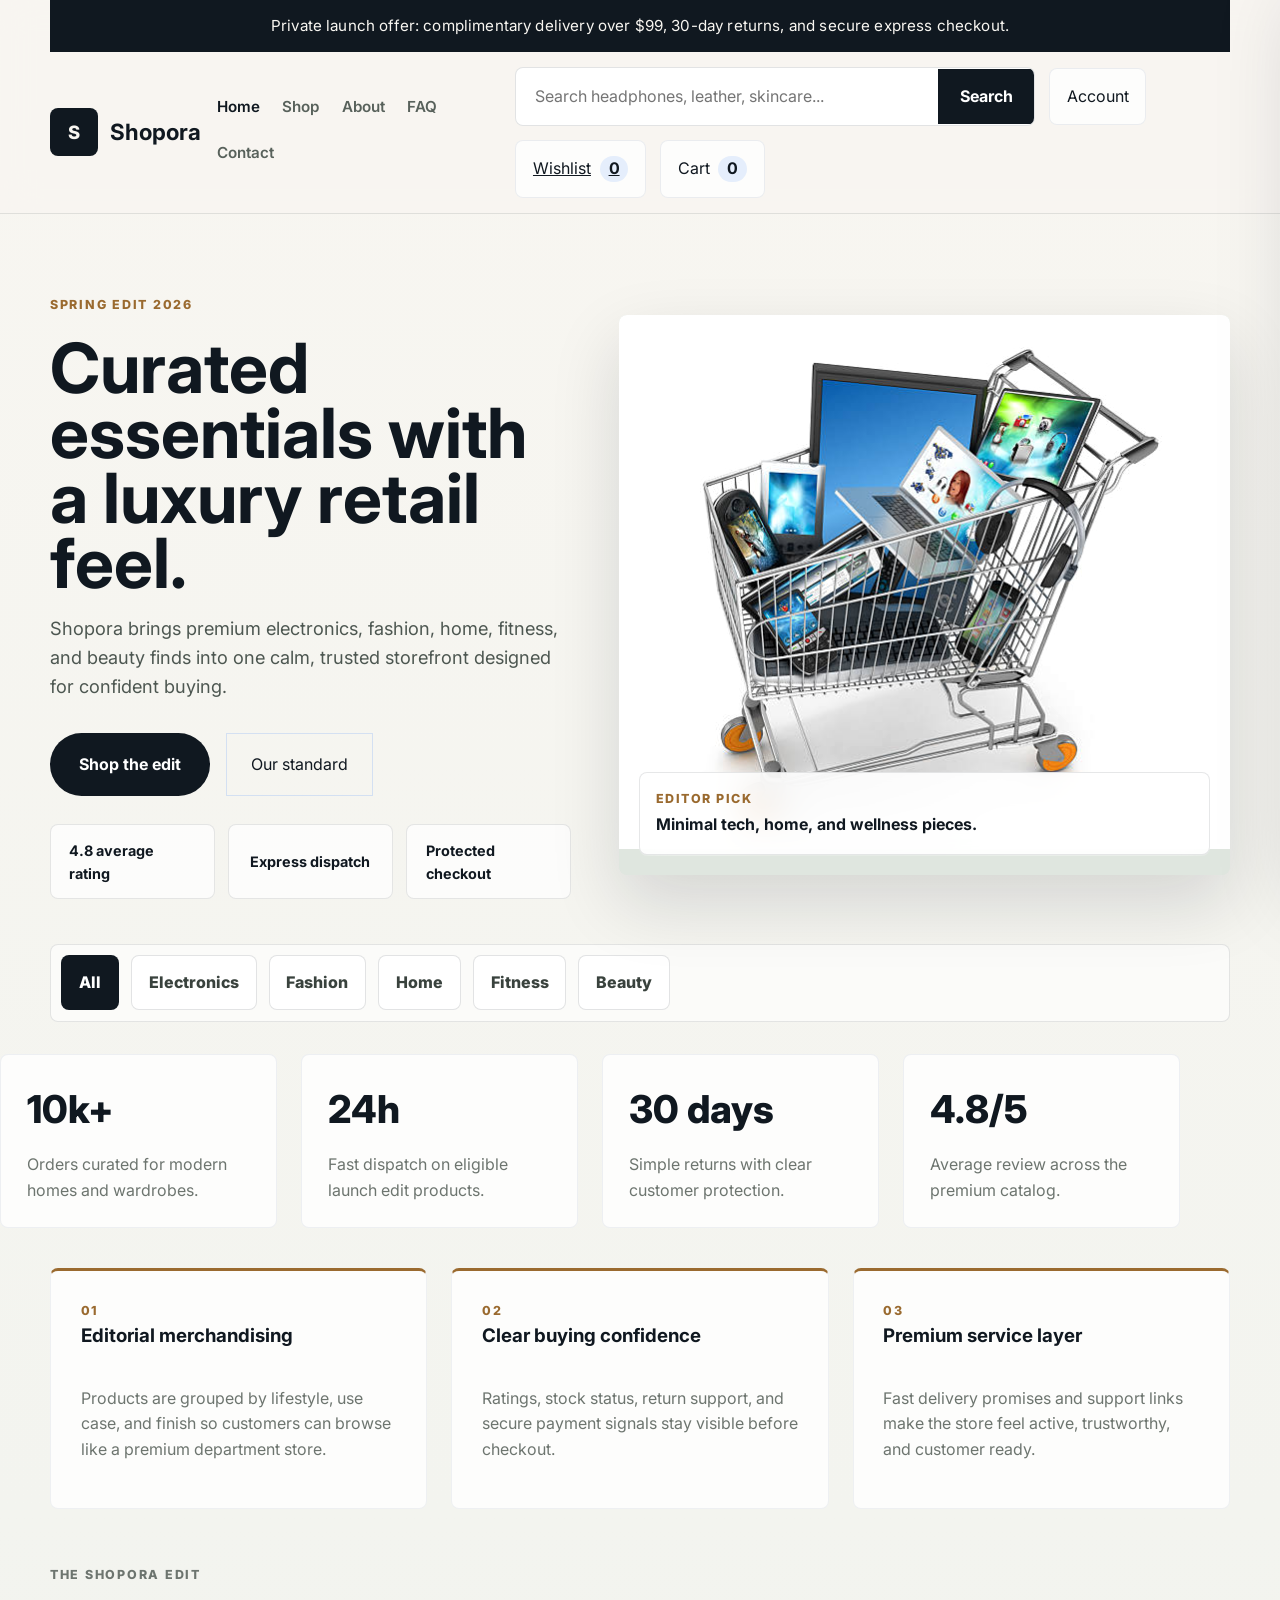
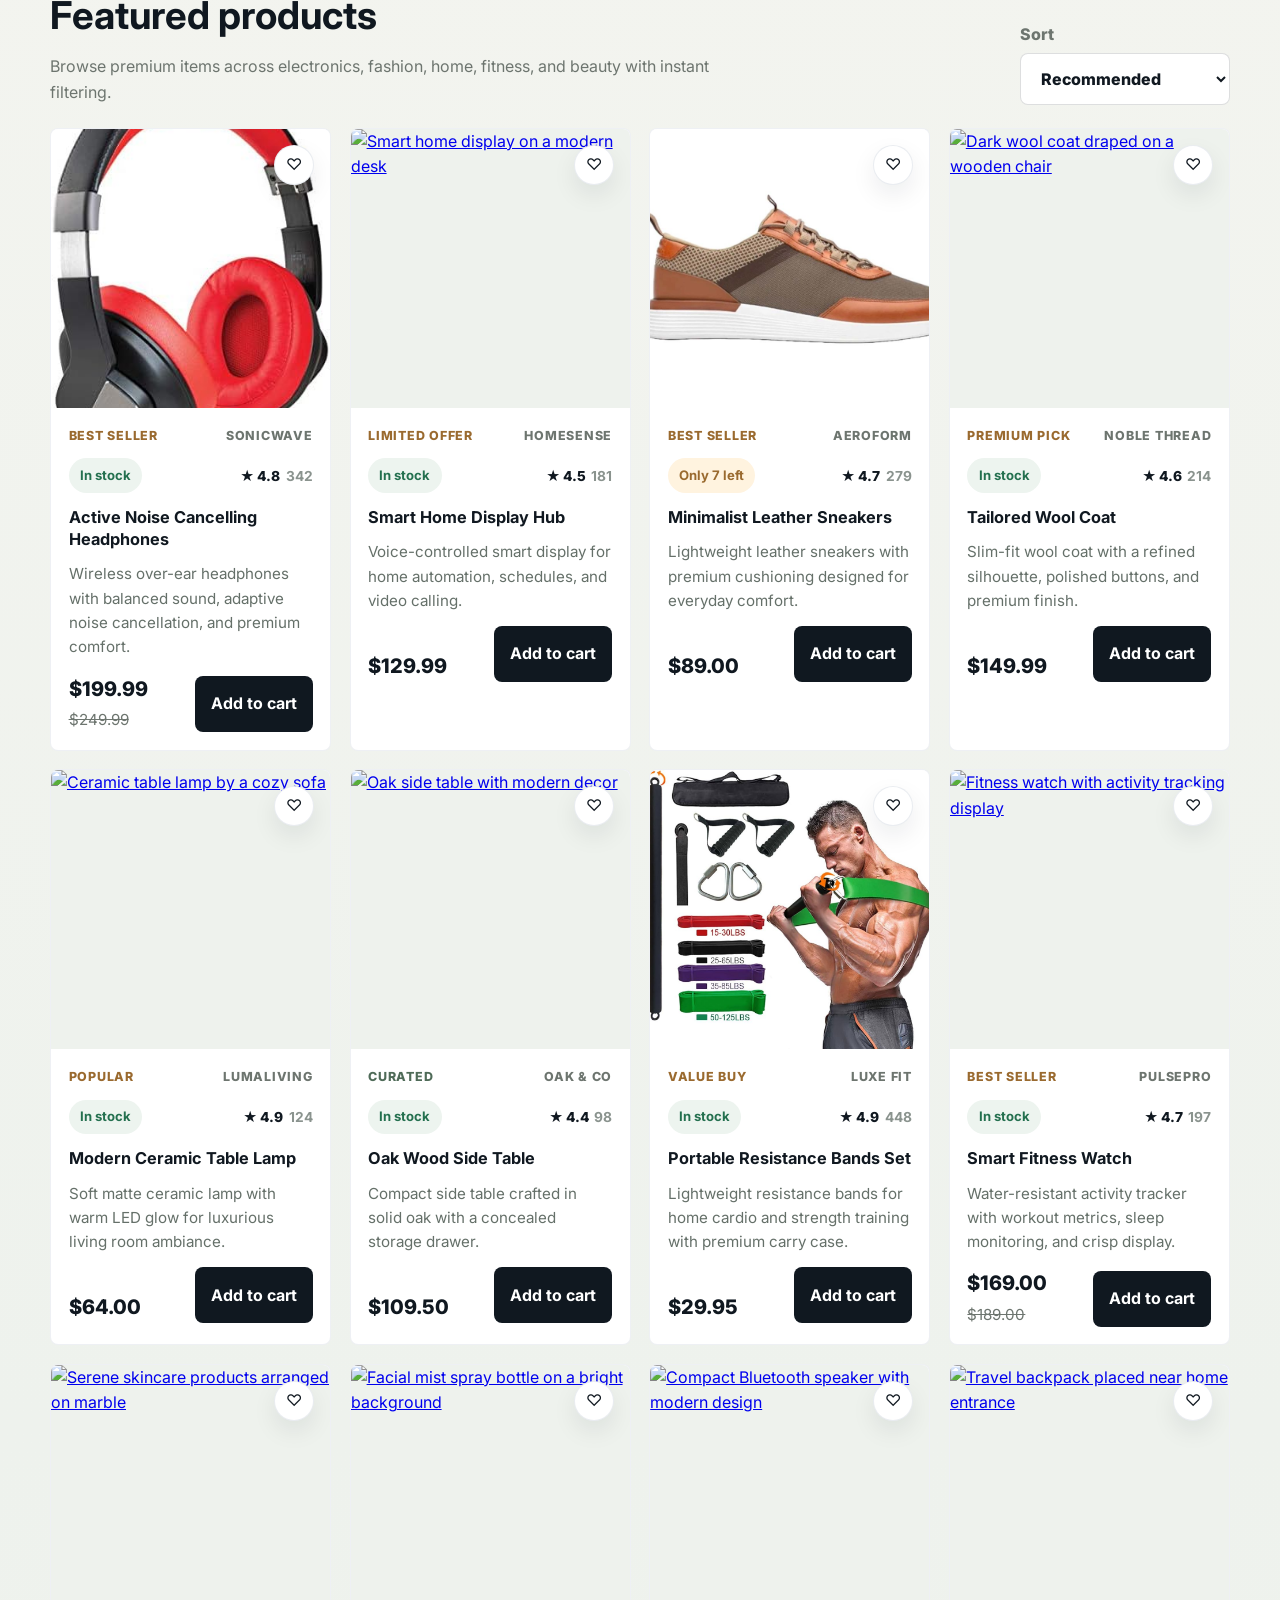
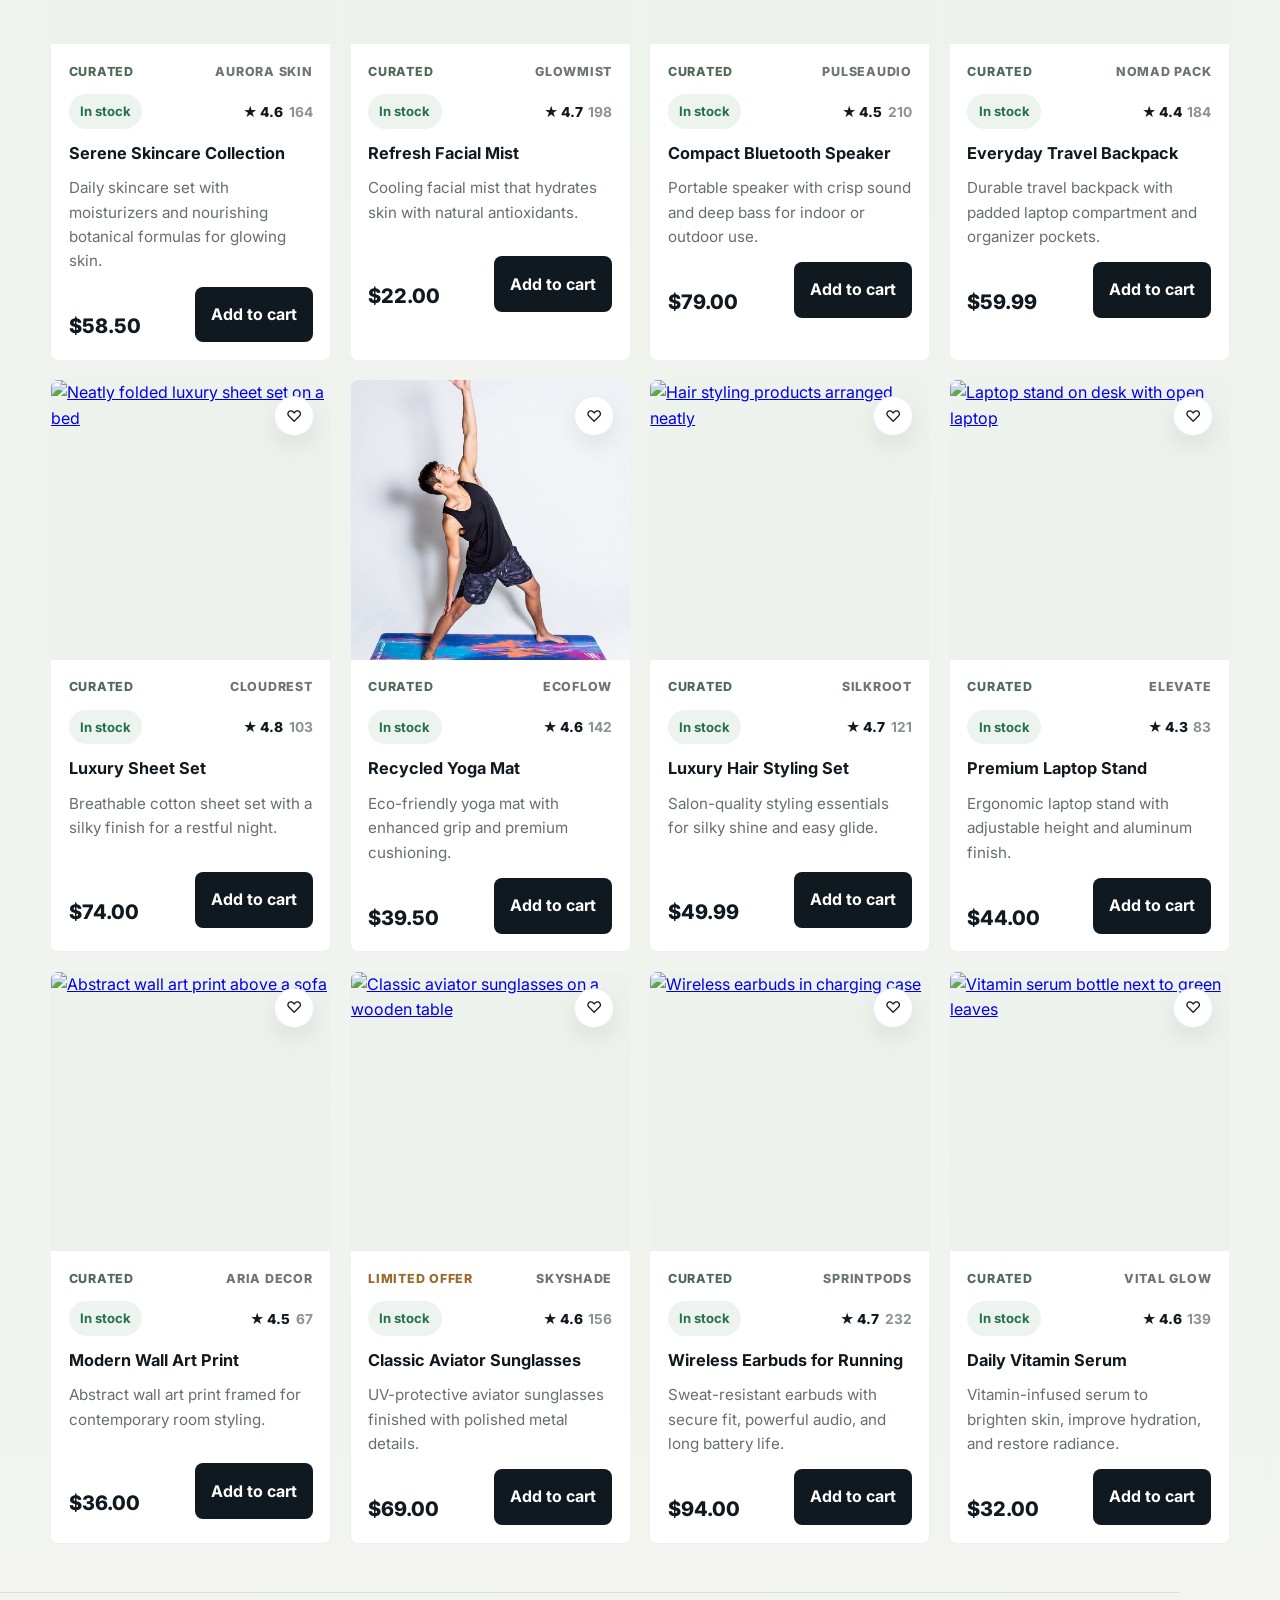
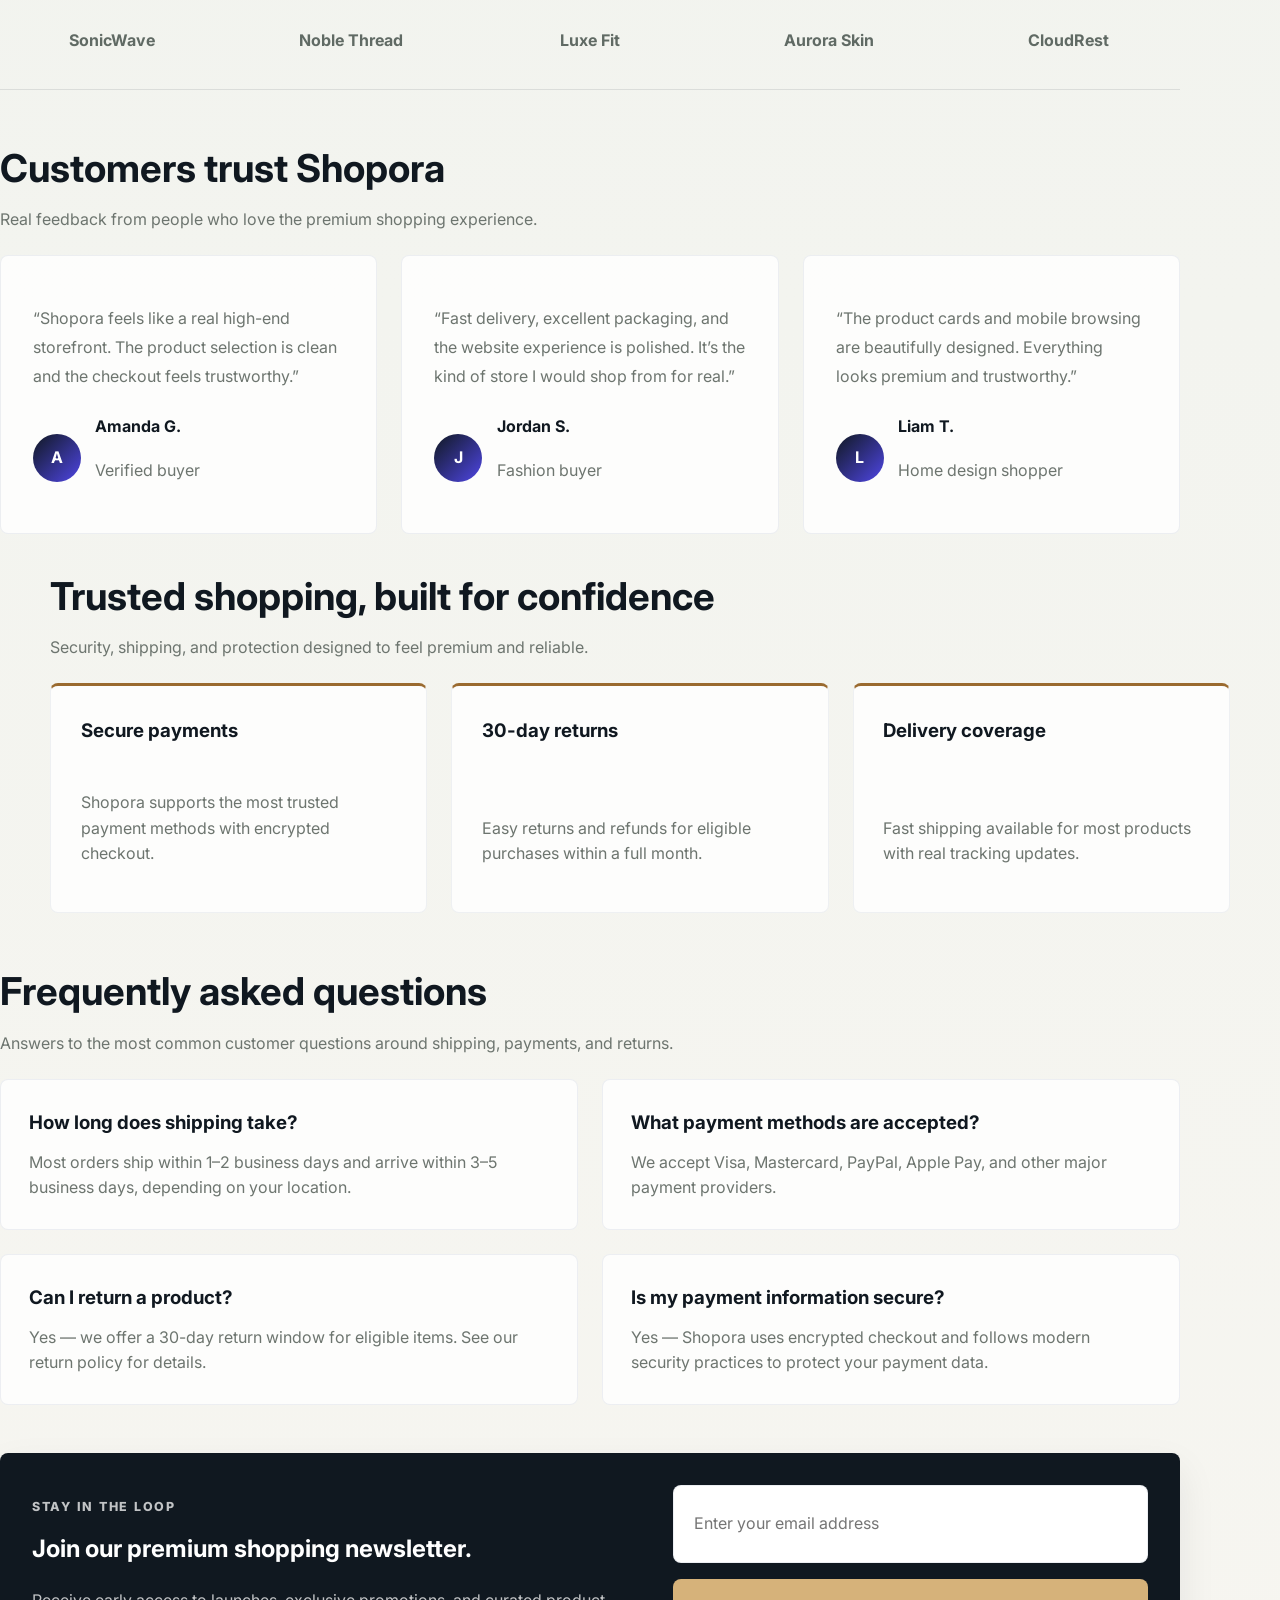
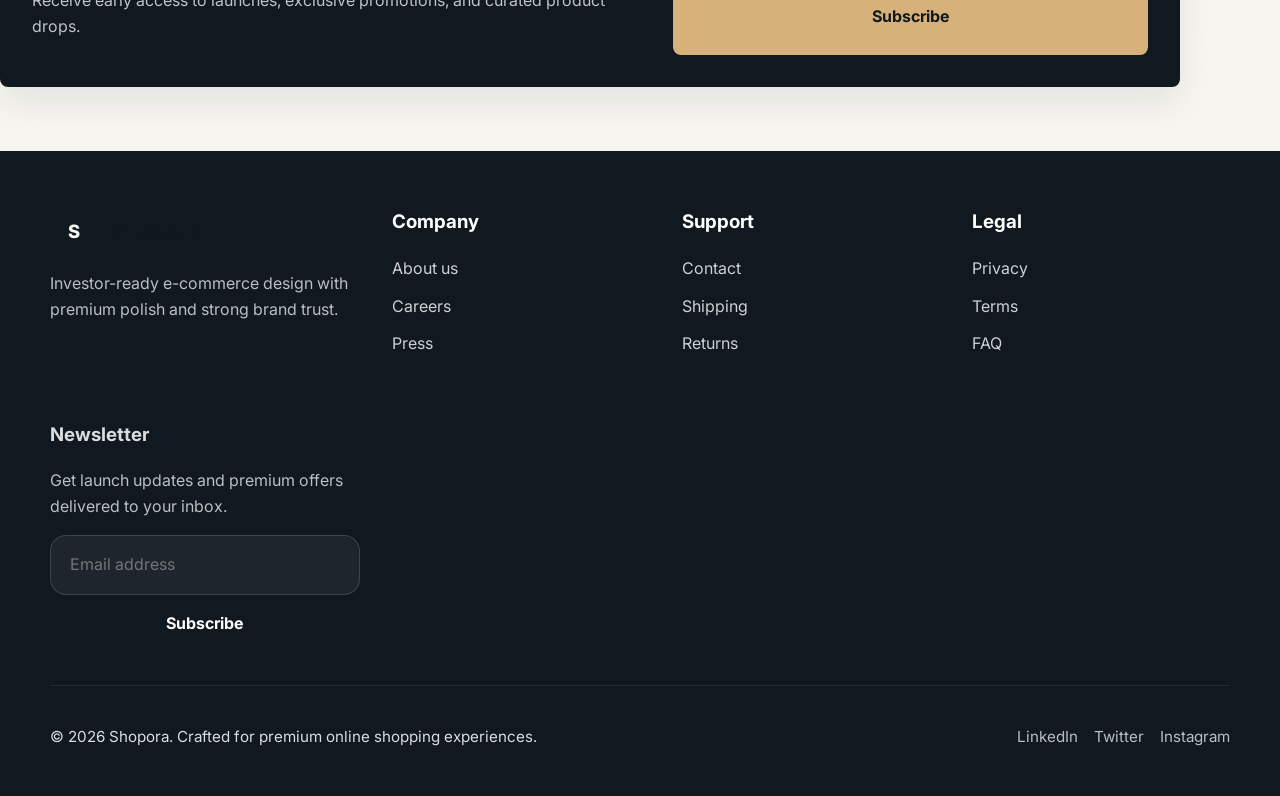
==== commit 3a34421b: "Upgrade Shopora with premium ecommerce design" ====
--- a/index.html
+++ b/index.html
@@ -6,7 +6,7 @@
   <title>Shopora | Premium Online Shopping for Modern Brands</title>
   <meta name="description" content="Shopora is a premium e-commerce storefront with curated collections, trusted checkout, and a modern shopping experience." />
   <meta name="keywords" content="premium ecommerce, online store, shopora, startup shopping, modern storefront" />
-  <meta name="theme-color" content="#1f2a55" />
+  <meta name="theme-color" content="#101820" />
   <meta property="og:title" content="Shopora | Premium Online Shopping" />
   <meta property="og:description" content="Discover Shopora's premium shopping experience with curated collections, exclusive offers, and trusted checkout." />
   <meta property="og:image" content="shopping-cart.jpg" />
@@ -27,7 +27,7 @@
   </div>
   <header class="site-header">
     <div class="announcement container">
-      Free shipping on orders over $99 • Secure payments • 30-day premium returns.
+      Private launch offer: complimentary delivery over $99, 30-day returns, and secure express checkout.
     </div>
     <div class="header-top container">
       <a class="brand" href="index.html">
@@ -44,11 +44,11 @@
       <div class="header-actions">
         <div class="search-group">
           <label for="search-input" class="sr-only">Search products</label>
-          <input id="search-input" type="search" placeholder="Search for headphones, home decor, sneakers..." />
+          <input id="search-input" type="search" placeholder="Search headphones, leather, skincare..." />
           <button id="search-button" type="button">Search</button>
         </div>
         <button type="button" class="action-button user-menu">
-          Hi, Guest
+          Account
           <div class="user-menu-panel">
             <a href="about.html">Your profile</a>
             <a href="contact.html">Support</a>
@@ -72,74 +72,99 @@
   <main>
     <section class="hero container" id="home">
       <div class="hero-copy">
-        <span class="hero-badge">New collection</span>
-        <h1>Shopora brings premium shopping to your daily life.</h1>
-        <p class="hero-text">Curated collections, trusted checkout, and polished discovery for modern buyers — built to feel like a real online storefront.</p>
+        <span class="hero-badge">Spring edit 2026</span>
+        <h1>Curated essentials with a luxury retail feel.</h1>
+        <p class="hero-text">Shopora brings premium electronics, fashion, home, fitness, and beauty finds into one calm, trusted storefront designed for confident buying.</p>
         <div class="hero-actions">
-          <button class="primary-button" type="button" onclick="scrollToProducts()">Shop latest deals</button>
-          <a class="secondary-link" href="about.html">Learn about Shopora</a>
+          <button class="primary-button" type="button" onclick="scrollToProducts()">Shop the edit</button>
+          <a class="secondary-link" href="about.html">Our standard</a>
         </div>
         <div class="hero-trust-grid">
-          <span class="trust-pill">Free shipping over $99</span>
-          <span class="trust-pill">Secure payments</span>
-          <span class="trust-pill">30-day return policy</span>
+          <span class="trust-pill">4.8 average rating</span>
+          <span class="trust-pill">Express dispatch</span>
+          <span class="trust-pill">Protected checkout</span>
         </div>
       </div>
       <div class="hero-image-card" aria-label="Premium product showcase">
         <img src="shopping-cart.jpg" alt="Premium shopping collection with accessories" />
-      </div>
+        <div class="hero-product-note">
+          <span>Editor pick</span>
+          <strong>Minimal tech, home, and wellness pieces.</strong>
+        </div>
+      </div>
+    </section>
+
+    <section class="collection-strip container" aria-label="Shop by collection">
+      <button type="button" class="category-button active" data-category="all">All</button>
+      <button type="button" class="category-button" data-category="electronics">Electronics</button>
+      <button type="button" class="category-button" data-category="fashion">Fashion</button>
+      <button type="button" class="category-button" data-category="home">Home</button>
+      <button type="button" class="category-button" data-category="fitness">Fitness</button>
+      <button type="button" class="category-button" data-category="beauty">Beauty</button>
     </section>
 
     <section class="stats-grid container" aria-label="Trust statistics">
       <article class="stat-card">
-        <span>10,000+</span>
-        <p>Happy customers</p>
+        <span>10k+</span>
+        <p>Orders curated for modern homes and wardrobes.</p>
       </article>
       <article class="stat-card">
-        <span>Fast delivery</span>
-        <p>Next-day fulfillment and premium tracking.</p>
+        <span>24h</span>
+        <p>Fast dispatch on eligible launch edit products.</p>
       </article>
       <article class="stat-card">
-        <span>Secure payments</span>
-        <p>Visa, Mastercard, PayPal, Apple Pay supported.</p>
+        <span>30 days</span>
+        <p>Simple returns with clear customer protection.</p>
       </article>
       <article class="stat-card">
-        <span>Trusted support</span>
-        <p>Live customer care available 24/7.</p>
+        <span>4.8/5</span>
+        <p>Average review across the premium catalog.</p>
       </article>
     </section>
 
     <section class="featured-panels container" aria-label="Why Shopora">
       <article class="featured-card">
-        <h3>Curated for premium quality</h3>
-        <p>We hand-select every product for design, performance, and customer satisfaction.</p>
+        <span class="eyebrow">01</span>
+        <h3>Editorial merchandising</h3>
+        <p>Products are grouped by lifestyle, use case, and finish so customers can browse like a premium department store.</p>
       </article>
       <article class="featured-card">
-        <h3>Fast and reliable delivery</h3>
-        <p>Track every order with confidence, from checkout to your door.</p>
+        <span class="eyebrow">02</span>
+        <h3>Clear buying confidence</h3>
+        <p>Ratings, stock status, return support, and secure payment signals stay visible before checkout.</p>
       </article>
       <article class="featured-card">
-        <h3>Real support and protection</h3>
-        <p>Secure checkout, easy returns, and a clear policy built for shoppers.</p>
+        <span class="eyebrow">03</span>
+        <h3>Premium service layer</h3>
+        <p>Fast delivery promises and support links make the store feel active, trustworthy, and customer ready.</p>
       </article>
     </section>
 
     <section class="product-grid container" id="products" aria-labelledby="products-heading">
       <div class="section-heading">
         <div>
+          <p class="eyebrow">The Shopora edit</p>
           <h2 id="products-heading">Featured products</h2>
-          <p>Browse premium items across electronics, fashion, home, fitness, and beauty.</p>
-        </div>
+          <p>Browse premium items across electronics, fashion, home, fitness, and beauty with instant filtering.</p>
+        </div>
+        <label class="sort-control">
+          <span>Sort</span>
+          <select id="sort-select" aria-label="Sort products">
+            <option value="default">Recommended</option>
+            <option value="low-high">Price: Low to high</option>
+            <option value="high-low">Price: High to low</option>
+          </select>
+        </label>
       </div>
       <div id="product-list" class="product-grid"></div>
     </section>
 
     <section class="brand-strip container" aria-label="Trusted brands">
-      <div class="brand-logo">Atlas Gear</div>
-      <div class="brand-logo">Nimbus Home</div>
+      <div class="brand-logo">SonicWave</div>
+      <div class="brand-logo">Noble Thread</div>
       <div class="brand-logo">Luxe Fit</div>
-      <div class="brand-logo">Aura Studio</div>
-      <div class="brand-logo">Core Wireless</div>
+      <div class="brand-logo">Aurora Skin</div>
+      <div class="brand-logo">CloudRest</div>
     </section>
 
     <section class="testimonials container" aria-labelledby="testimonials-heading">
--- a/style.css
+++ b/style.css
@@ -1178,3 +1178,448 @@
     flex-direction: column;
   }
 }
+
+/* Premium storefront refresh */
+:root {
+  --bg: #f6f3ee;
+  --surface: rgba(255, 255, 255, 0.94);
+  --surface-soft: #fbfaf7;
+  --surface-strong: #ffffff;
+  --primary: #101820;
+  --primary-dark: #101820;
+  --primary-soft: #edf1ee;
+  --accent: #9a6a2f;
+  --accent-soft: #f2e7d8;
+  --success: #24704f;
+  --text: #101820;
+  --muted: #6d756f;
+  --border: rgba(16, 24, 32, 0.12);
+  --shadow: 0 28px 70px rgba(16, 24, 32, 0.14);
+  --shadow-soft: 0 16px 38px rgba(16, 24, 32, 0.08);
+  --radius: 8px;
+  --radius-sm: 8px;
+}
+
+body {
+  background: linear-gradient(180deg, #f8f6f1 0%, #eef2ed 42%, #f8f6f1 100%);
+  color: var(--text);
+}
+
+.site-header {
+  background: rgba(248, 246, 241, 0.9);
+  border-bottom: 1px solid rgba(16, 24, 32, 0.1);
+}
+
+.announcement {
+  justify-content: center;
+  background: #101820;
+  color: #f8f6f1;
+  letter-spacing: 0.01em;
+}
+
+.header-top {
+  padding: 0.95rem 0;
+}
+
+.brand-mark {
+  border-radius: 8px;
+  background: #101820;
+  color: #f8f6f1;
+  box-shadow: none;
+}
+
+.brand-text {
+  letter-spacing: 0;
+}
+
+.main-nav a {
+  color: #58615b;
+  font-size: 0.95rem;
+}
+
+.main-nav a:hover,
+.main-nav a.active {
+  color: #101820;
+}
+
+.search-group,
+.action-button,
+.trust-pill,
+.stat-card,
+.featured-card,
+.product-card,
+.brand-logo,
+.testimonial-card,
+.faq-card,
+.newsletter-card {
+  border-radius: 8px;
+}
+
+.search-group {
+  background: #fff;
+  box-shadow: none;
+}
+
+.search-group button,
+.primary-button,
+.newsletter-form button,
+.footer-newsletter button,
+.add-to-cart {
+  background: #101820;
+  color: #fff;
+}
+
+.action-button {
+  background: rgba(255, 255, 255, 0.78);
+  box-shadow: none;
+}
+
+.hero {
+  grid-template-columns: minmax(0, 0.92fr) minmax(420px, 1.08fr);
+  gap: 3rem;
+  padding: 4.8rem 0 2.8rem;
+}
+
+.hero-badge,
+.eyebrow {
+  color: #9a6a2f;
+  background: transparent;
+  padding: 0;
+  border-radius: 0;
+  letter-spacing: 0.14em;
+  text-transform: uppercase;
+  font-size: 0.78rem;
+  font-weight: 800;
+}
+
+.hero h1 {
+  max-width: 680px;
+  font-family: 'Plus Jakarta Sans', var(--font-family);
+  font-size: clamp(3.25rem, 5.4vw, 6.35rem);
+  line-height: 0.94;
+  letter-spacing: 0;
+}
+
+.hero-text {
+  color: #4d5751;
+  font-size: 1.14rem;
+}
+
+.hero-image-card {
+  min-height: 560px;
+  border-radius: 8px;
+  background: #dfe6df;
+  box-shadow: var(--shadow);
+}
+
+.hero-image-card::before {
+  display: none;
+}
+
+.hero-image-card img {
+  filter: saturate(0.95) contrast(1.03);
+}
+
+.hero-product-note {
+  position: absolute;
+  left: 1.25rem;
+  right: 1.25rem;
+  bottom: 1.25rem;
+  display: grid;
+  gap: 0.25rem;
+  padding: 1rem;
+  background: rgba(255, 255, 255, 0.9);
+  backdrop-filter: blur(14px);
+  border: 1px solid rgba(16, 24, 32, 0.1);
+  border-radius: 8px;
+}
+
+.hero-product-note span {
+  color: #9a6a2f;
+  font-size: 0.78rem;
+  font-weight: 800;
+  text-transform: uppercase;
+  letter-spacing: 0.12em;
+}
+
+.hero-product-note strong {
+  font-size: 1rem;
+}
+
+.hero-trust-grid {
+  grid-template-columns: repeat(3, minmax(0, 1fr));
+}
+
+.trust-pill {
+  justify-content: center;
+  background: rgba(255, 255, 255, 0.72);
+  border: 1px solid rgba(16, 24, 32, 0.1);
+  font-size: 0.9rem;
+}
+
+.collection-strip {
+  display: flex;
+  gap: 0.75rem;
+  overflow-x: auto;
+  padding: 0.65rem;
+  margin-bottom: 2rem;
+  background: rgba(255, 255, 255, 0.6);
+  border: 1px solid rgba(16, 24, 32, 0.1);
+  border-radius: 8px;
+}
+
+.category-button {
+  flex: 0 0 auto;
+  border: 1px solid rgba(16, 24, 32, 0.12);
+  background: #fff;
+  color: #39423d;
+  border-radius: 8px;
+  padding: 0.85rem 1.05rem;
+  font-weight: 800;
+}
+
+.category-button.active,
+.category-button:hover {
+  background: #101820;
+  color: #fff;
+}
+
+.stats-grid {
+  margin-top: 0;
+}
+
+.stat-card,
+.featured-card,
+.testimonial-card,
+.faq-card {
+  box-shadow: none;
+  background: rgba(255, 255, 255, 0.78);
+}
+
+.stat-card span {
+  color: #101820;
+  font-size: clamp(1.8rem, 3vw, 2.55rem);
+}
+
+.featured-card {
+  min-height: 230px;
+  display: flex;
+  flex-direction: column;
+  justify-content: space-between;
+  border-top: 3px solid #9a6a2f;
+}
+
+.section-heading {
+  align-items: flex-end;
+  margin-bottom: 1.4rem;
+}
+
+.section-heading h2 {
+  font-size: clamp(2.2rem, 3vw, 3.2rem);
+  letter-spacing: 0;
+}
+
+.sort-control {
+  display: grid;
+  gap: 0.35rem;
+  min-width: 210px;
+  color: var(--muted);
+  font-weight: 800;
+}
+
+.sort-control select {
+  border: 1px solid rgba(16, 24, 32, 0.14);
+  border-radius: 8px;
+  background: #fff;
+  color: #101820;
+  padding: 0.9rem 1rem;
+}
+
+section.product-grid {
+  display: block;
+}
+
+#product-list.product-grid {
+  display: grid;
+  grid-template-columns: repeat(4, minmax(0, 1fr));
+  gap: 1.15rem;
+}
+
+.product-card {
+  overflow: hidden;
+  box-shadow: none;
+  background: #fff;
+}
+
+.product-card:hover {
+  transform: translateY(-4px);
+  box-shadow: 0 24px 56px rgba(16, 24, 32, 0.12);
+}
+
+.product-link {
+  display: block;
+  background: #eef2ed;
+}
+
+.product-card img {
+  aspect-ratio: 1 / 1;
+}
+
+.product-card-content {
+  padding: 1.1rem;
+  gap: 0.8rem;
+}
+
+.product-kicker,
+.product-card-header {
+  display: flex;
+  justify-content: space-between;
+  align-items: center;
+  gap: 0.65rem;
+}
+
+.product-kicker {
+  color: #6d756f;
+  font-size: 0.78rem;
+  font-weight: 800;
+  letter-spacing: 0.06em;
+  text-transform: uppercase;
+}
+
+.card-badge {
+  color: #9a6a2f;
+}
+
+.card-badge.subtle {
+  color: #4f6b58;
+}
+
+.stock-pill {
+  background: #edf4ef;
+  color: #24704f;
+  border-radius: 999px;
+  padding: 0.42rem 0.7rem;
+}
+
+.stock-pill.low-stock {
+  background: #fff3df;
+  color: #9a6a2f;
+}
+
+.product-rating {
+  margin-left: auto;
+  color: #101820;
+  font-size: 0.86rem;
+  font-weight: 800;
+}
+
+.product-rating em {
+  color: #8a938e;
+  font-style: normal;
+  font-weight: 700;
+}
+
+.product-title {
+  font-size: 1.02rem;
+}
+
+.product-description {
+  min-height: 4.2rem;
+  color: #657069;
+}
+
+.product-card-footer {
+  align-items: flex-end;
+}
+
+.product-price {
+  color: #101820;
+}
+
+.add-to-cart {
+  border-radius: 8px;
+  min-width: 112px;
+}
+
+.wish-button {
+  border-radius: 50%;
+  color: #101820;
+  box-shadow: 0 10px 24px rgba(16, 24, 32, 0.08);
+}
+
+.wish-button.active {
+  background: #fff1f1;
+  color: #b4232a;
+}
+
+.brand-strip {
+  border-top: 1px solid rgba(16, 24, 32, 0.1);
+  border-bottom: 1px solid rgba(16, 24, 32, 0.1);
+  padding: 1rem 0;
+}
+
+.brand-logo {
+  background: transparent;
+  border: none;
+  color: #606a64;
+  box-shadow: none;
+}
+
+.newsletter-card {
+  background: #101820;
+  color: #fff;
+}
+
+.newsletter-card p,
+.newsletter-card .eyebrow {
+  color: rgba(255, 255, 255, 0.74);
+}
+
+.newsletter-form input {
+  border-radius: 8px;
+}
+
+.newsletter-form button {
+  background: #d6b27a;
+  color: #101820;
+  border-radius: 8px;
+}
+
+.site-footer {
+  background: #101820;
+}
+
+@media (max-width: 1080px) {
+  .hero {
+    grid-template-columns: 1fr;
+  }
+
+  #product-list.product-grid {
+    grid-template-columns: repeat(2, minmax(0, 1fr));
+  }
+}
+
+@media (max-width: 760px) {
+  .section-heading {
+    align-items: flex-start;
+    flex-direction: column;
+  }
+
+  .sort-control {
+    width: 100%;
+  }
+
+  .hero-trust-grid,
+  .stats-grid,
+  .featured-panels,
+  .testimonials-grid,
+  .faq-list,
+  #product-list.product-grid,
+  .brand-strip {
+    grid-template-columns: 1fr;
+  }
+
+  .hero-image-card {
+    min-height: 360px;
+  }
+}
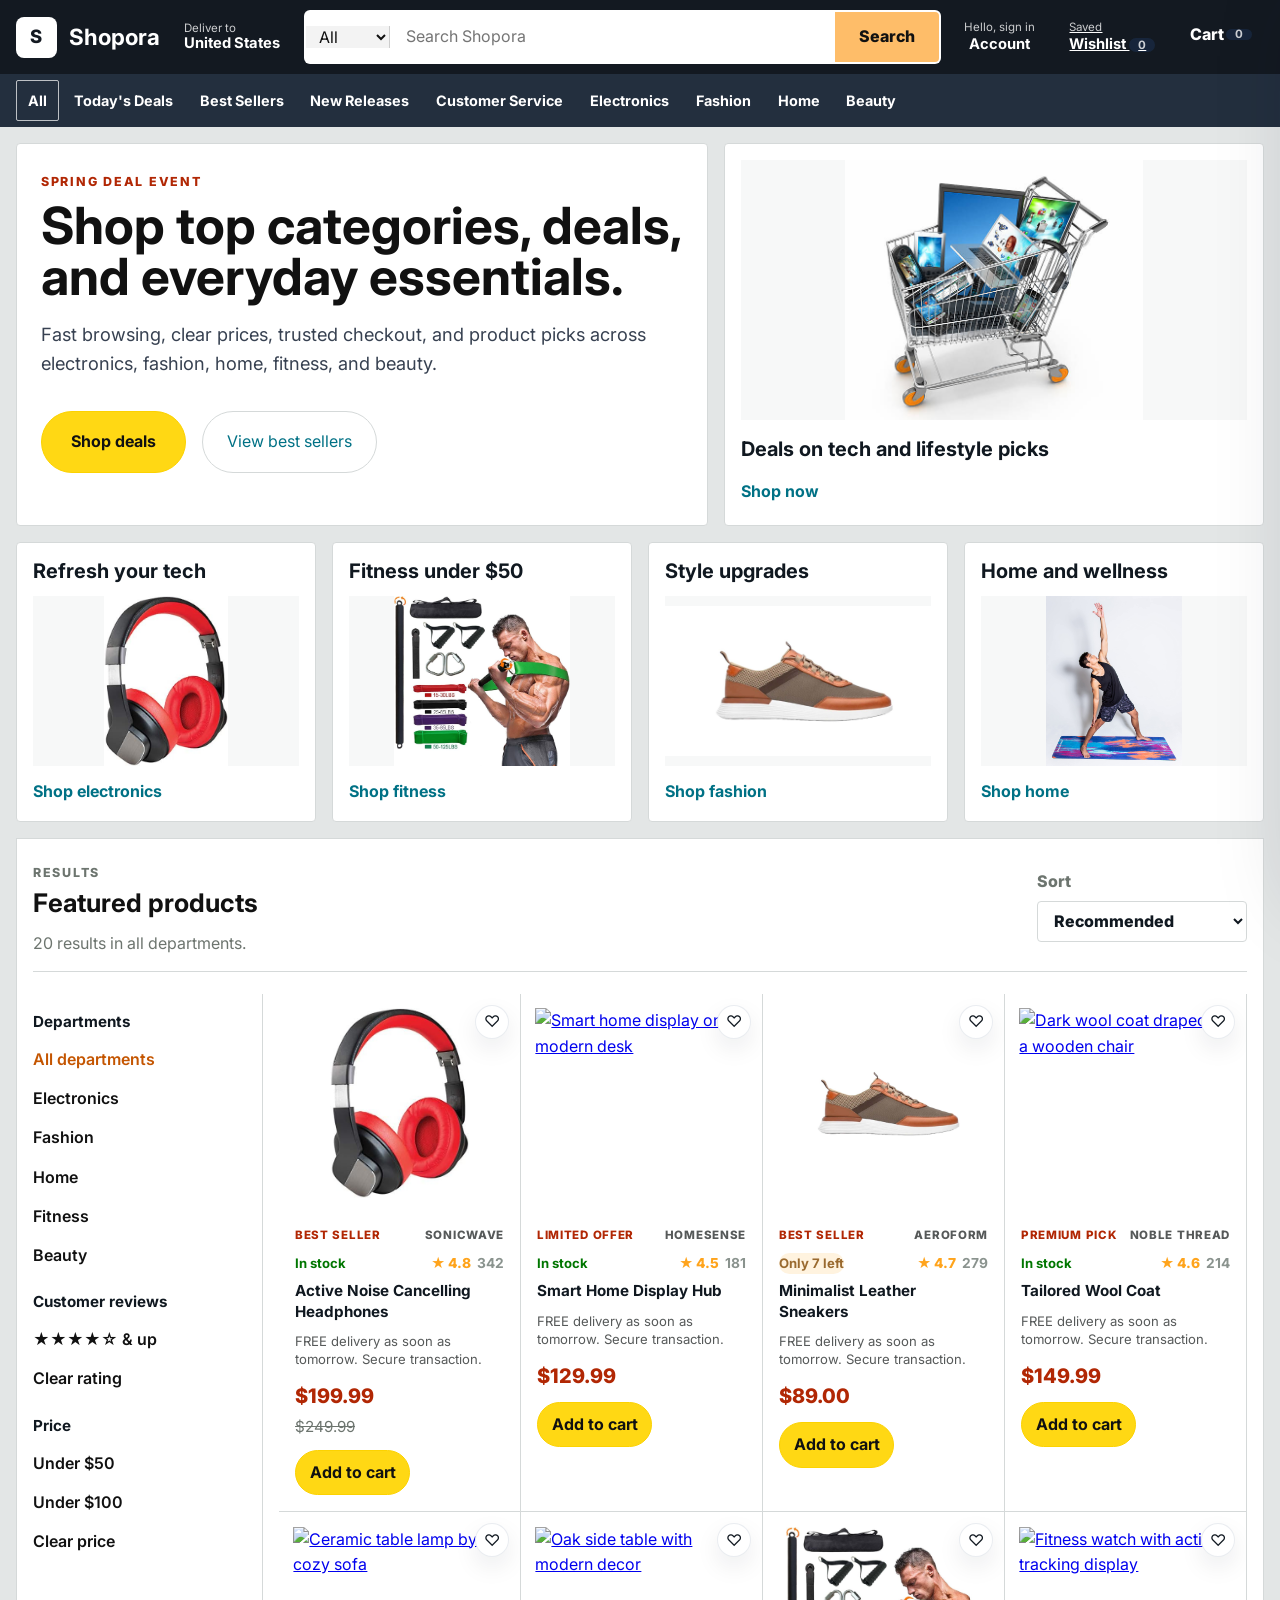
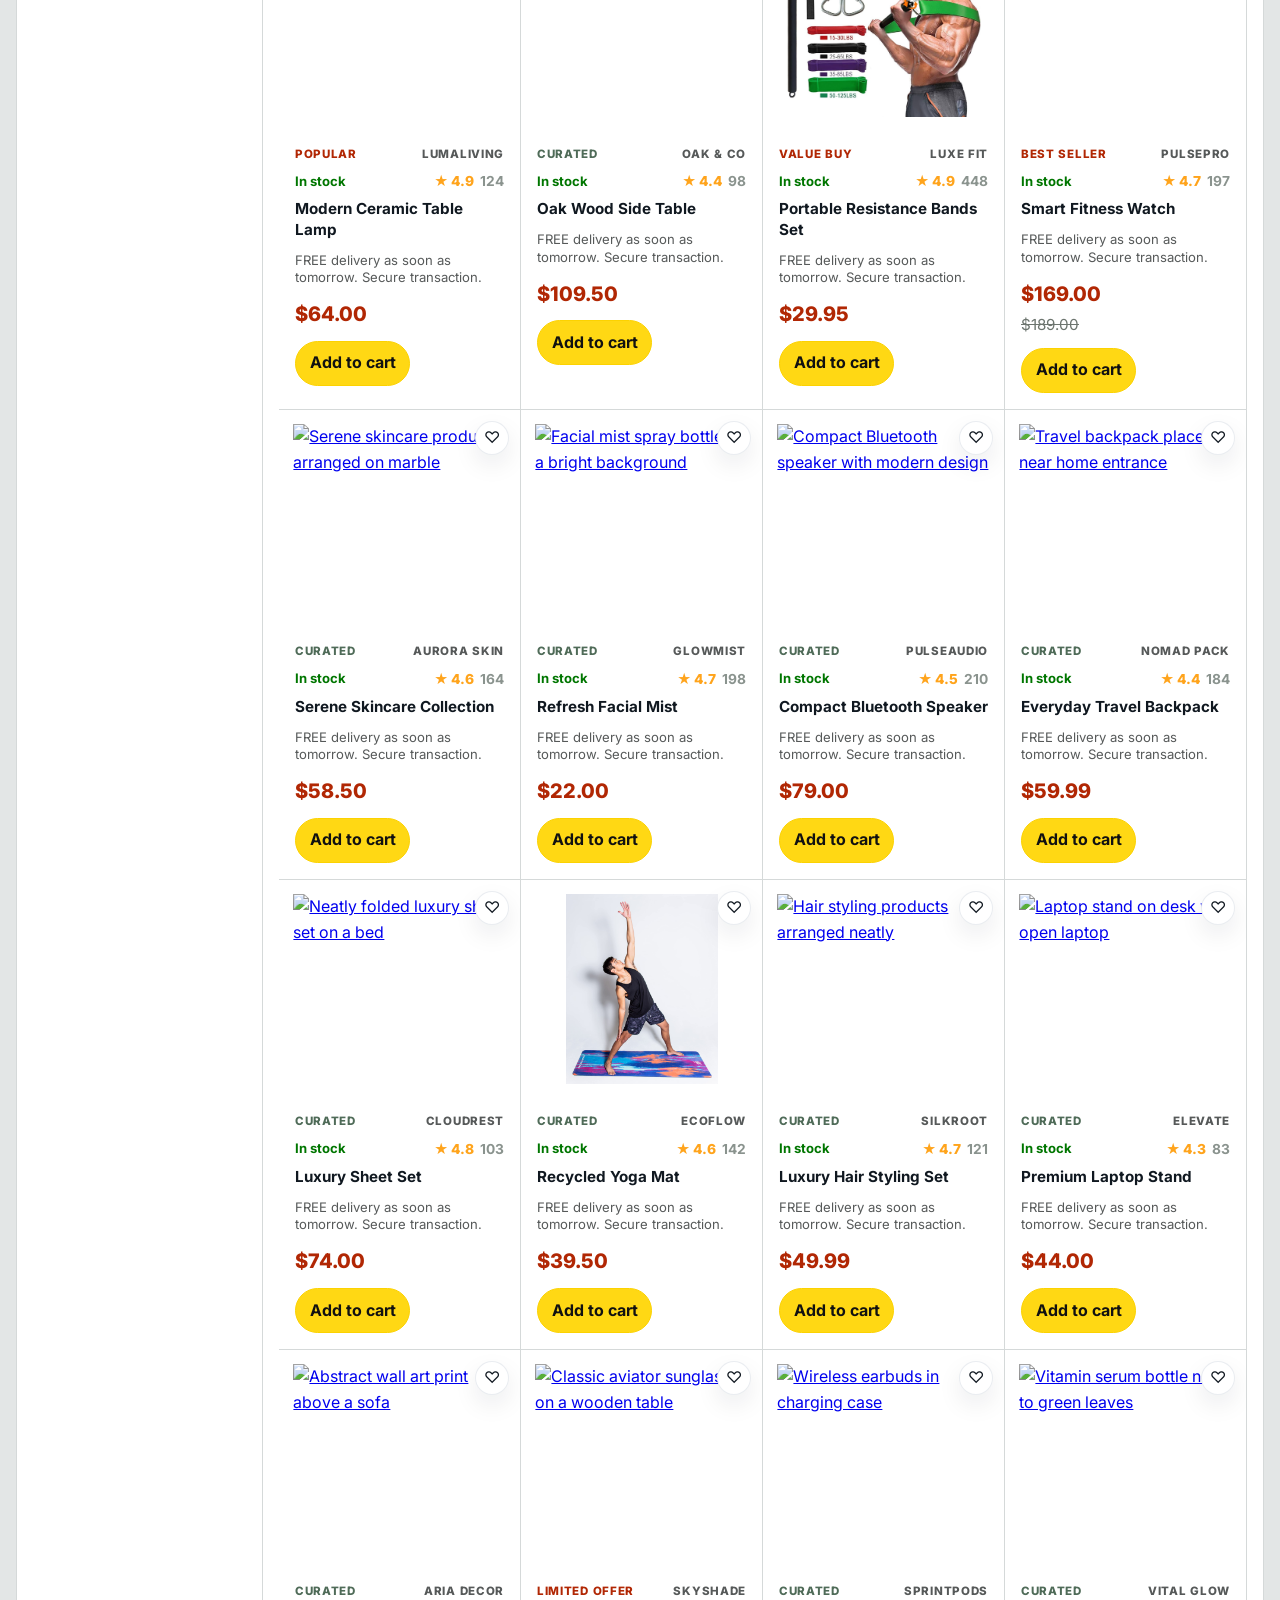
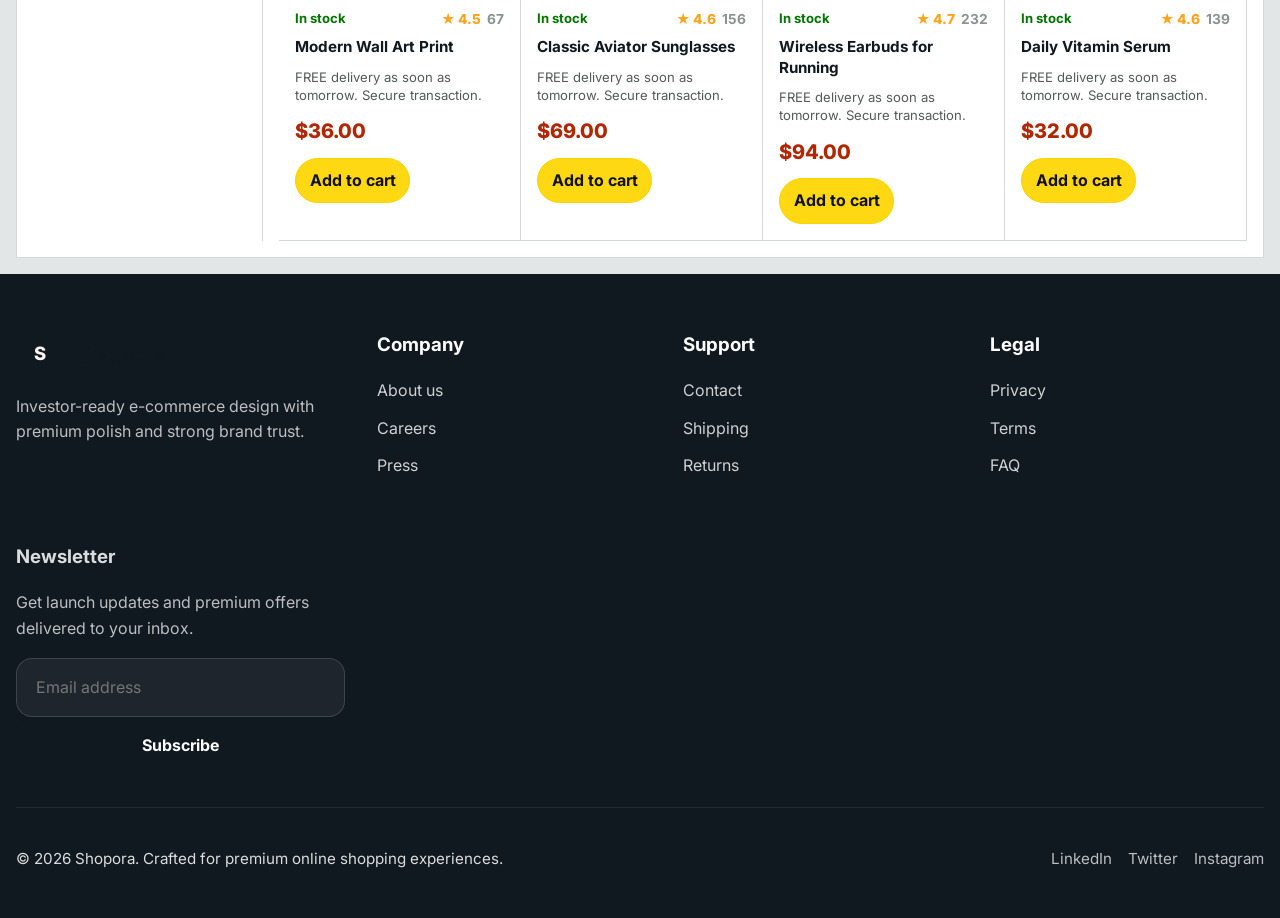
==== commit 53288eb5: "Convert Shopora to marketplace style" ====
--- a/index.html
+++ b/index.html
@@ -26,37 +26,40 @@
     <p>Loading Shopora…</p>
   </div>
   <header class="site-header">
-    <div class="announcement container">
-      Private launch offer: complimentary delivery over $99, 30-day returns, and secure express checkout.
-    </div>
-    <div class="header-top container">
+    <div class="header-top marketplace-header container">
       <a class="brand" href="index.html">
         <span class="brand-mark">S</span>
         <span class="brand-text">Shopora</span>
       </a>
-      <nav class="main-nav" aria-label="Primary navigation">
-        <a href="index.html" class="active">Home</a>
-        <a href="index.html#products">Shop</a>
-        <a href="about.html">About</a>
-        <a href="faq.html">FAQ</a>
-        <a href="contact.html">Contact</a>
-      </nav>
+      <a class="delivery-chip" href="contact.html">
+        <span>Deliver to</span>
+        <strong>United States</strong>
+      </a>
       <div class="header-actions">
         <div class="search-group">
+          <select id="category-select" aria-label="Search category">
+            <option value="all">All</option>
+            <option value="electronics">Electronics</option>
+            <option value="fashion">Fashion</option>
+            <option value="home">Home</option>
+            <option value="fitness">Fitness</option>
+            <option value="beauty">Beauty</option>
+          </select>
           <label for="search-input" class="sr-only">Search products</label>
-          <input id="search-input" type="search" placeholder="Search headphones, leather, skincare..." />
+          <input id="search-input" type="search" placeholder="Search Shopora" />
           <button id="search-button" type="button">Search</button>
         </div>
         <button type="button" class="action-button user-menu">
-          Account
+          <span>Hello, sign in</span>
+          <strong>Account</strong>
           <div class="user-menu-panel">
             <a href="about.html">Your profile</a>
             <a href="contact.html">Support</a>
           </div>
         </button>
-        <a href="wishlist.html" class="action-button">Wishlist <span class="badge" id="wishlist-count">0</span></a>
+        <a href="wishlist.html" class="action-button"><span>Saved</span><strong>Wishlist <span class="badge" id="wishlist-count">0</span></strong></a>
         <div class="cart-preview">
-          <button id="cart-toggle" class="action-button">Cart <span class="badge" id="cart-count">0</span></button>
+          <button id="cart-toggle" class="action-button cart-action">Cart <span class="badge" id="cart-count">0</span></button>
           <div class="cart-panel">
             <h4>Cart preview</h4>
             <div class="cart-preview-items">
@@ -67,85 +70,68 @@
         </div>
       </div>
     </div>
+    <nav class="market-nav" aria-label="Marketplace navigation">
+      <div class="container market-nav-inner">
+        <button type="button" class="category-button active" data-category="all">All</button>
+        <a href="#products">Today's Deals</a>
+        <a href="#products">Best Sellers</a>
+        <a href="#products">New Releases</a>
+        <a href="contact.html">Customer Service</a>
+        <button type="button" class="category-button" data-category="electronics">Electronics</button>
+        <button type="button" class="category-button" data-category="fashion">Fashion</button>
+        <button type="button" class="category-button" data-category="home">Home</button>
+        <button type="button" class="category-button" data-category="beauty">Beauty</button>
+      </div>
+    </nav>
   </header>
 
   <main>
-    <section class="hero container" id="home">
+    <section class="market-hero container" id="home">
       <div class="hero-copy">
-        <span class="hero-badge">Spring edit 2026</span>
-        <h1>Curated essentials with a luxury retail feel.</h1>
-        <p class="hero-text">Shopora brings premium electronics, fashion, home, fitness, and beauty finds into one calm, trusted storefront designed for confident buying.</p>
+        <span class="hero-badge">Spring deal event</span>
+        <h1>Shop top categories, deals, and everyday essentials.</h1>
+        <p class="hero-text">Fast browsing, clear prices, trusted checkout, and product picks across electronics, fashion, home, fitness, and beauty.</p>
         <div class="hero-actions">
-          <button class="primary-button" type="button" onclick="scrollToProducts()">Shop the edit</button>
-          <a class="secondary-link" href="about.html">Our standard</a>
-        </div>
-        <div class="hero-trust-grid">
-          <span class="trust-pill">4.8 average rating</span>
-          <span class="trust-pill">Express dispatch</span>
-          <span class="trust-pill">Protected checkout</span>
-        </div>
-      </div>
-      <div class="hero-image-card" aria-label="Premium product showcase">
-        <img src="shopping-cart.jpg" alt="Premium shopping collection with accessories" />
-        <div class="hero-product-note">
-          <span>Editor pick</span>
-          <strong>Minimal tech, home, and wellness pieces.</strong>
-        </div>
-      </div>
-    </section>
-
-    <section class="collection-strip container" aria-label="Shop by collection">
-      <button type="button" class="category-button active" data-category="all">All</button>
-      <button type="button" class="category-button" data-category="electronics">Electronics</button>
-      <button type="button" class="category-button" data-category="fashion">Fashion</button>
-      <button type="button" class="category-button" data-category="home">Home</button>
-      <button type="button" class="category-button" data-category="fitness">Fitness</button>
-      <button type="button" class="category-button" data-category="beauty">Beauty</button>
-    </section>
-
-    <section class="stats-grid container" aria-label="Trust statistics">
-      <article class="stat-card">
-        <span>10k+</span>
-        <p>Orders curated for modern homes and wardrobes.</p>
+          <button class="primary-button" type="button" onclick="scrollToProducts()">Shop deals</button>
+          <a class="secondary-link" href="#products">View best sellers</a>
+        </div>
+      </div>
+      <div class="deal-tile large-deal">
+        <img src="shopping-cart.jpg" alt="Shopping cart with electronics and accessories" />
+        <h2>Deals on tech and lifestyle picks</h2>
+        <a href="#products">Shop now</a>
+      </div>
+    </section>
+
+    <section class="deal-grid container" aria-label="Featured shopping deals">
+      <article class="deal-tile">
+        <h2>Refresh your tech</h2>
+        <img src="heaphone.jpg" alt="Wireless headphones" />
+        <button type="button" class="category-button" data-category="electronics">Shop electronics</button>
       </article>
-      <article class="stat-card">
-        <span>24h</span>
-        <p>Fast dispatch on eligible launch edit products.</p>
+      <article class="deal-tile">
+        <h2>Fitness under $50</h2>
+        <img src="resistance-bands.jpg" alt="Resistance bands" />
+        <button type="button" class="category-button" data-category="fitness">Shop fitness</button>
       </article>
-      <article class="stat-card">
-        <span>30 days</span>
-        <p>Simple returns with clear customer protection.</p>
+      <article class="deal-tile">
+        <h2>Style upgrades</h2>
+        <img src="sneaker.jpg" alt="Minimalist sneaker" />
+        <button type="button" class="category-button" data-category="fashion">Shop fashion</button>
       </article>
-      <article class="stat-card">
-        <span>4.8/5</span>
-        <p>Average review across the premium catalog.</p>
+      <article class="deal-tile">
+        <h2>Home and wellness</h2>
+        <img src="yoga-mat.jpg" alt="Yoga mat" />
+        <button type="button" class="category-button" data-category="home">Shop home</button>
       </article>
     </section>
 
-    <section class="featured-panels container" aria-label="Why Shopora">
-      <article class="featured-card">
-        <span class="eyebrow">01</span>
-        <h3>Editorial merchandising</h3>
-        <p>Products are grouped by lifestyle, use case, and finish so customers can browse like a premium department store.</p>
-      </article>
-      <article class="featured-card">
-        <span class="eyebrow">02</span>
-        <h3>Clear buying confidence</h3>
-        <p>Ratings, stock status, return support, and secure payment signals stay visible before checkout.</p>
-      </article>
-      <article class="featured-card">
-        <span class="eyebrow">03</span>
-        <h3>Premium service layer</h3>
-        <p>Fast delivery promises and support links make the store feel active, trustworthy, and customer ready.</p>
-      </article>
-    </section>
-
-    <section class="product-grid container" id="products" aria-labelledby="products-heading">
+    <section class="products-section container" id="products" aria-labelledby="products-heading">
       <div class="section-heading">
         <div>
-          <p class="eyebrow">The Shopora edit</p>
+          <p class="eyebrow">Results</p>
           <h2 id="products-heading">Featured products</h2>
-          <p>Browse premium items across electronics, fashion, home, fitness, and beauty with instant filtering.</p>
+          <p id="results-summary">Showing recommended products across all departments.</p>
         </div>
         <label class="sort-control">
           <span>Sort</span>
@@ -156,7 +142,25 @@
           </select>
         </label>
       </div>
-      <div id="product-list" class="product-grid"></div>
+      <div class="market-layout">
+        <aside class="filter-sidebar" aria-label="Product filters">
+          <h3>Departments</h3>
+          <button type="button" class="category-button active" data-category="all">All departments</button>
+          <button type="button" class="category-button" data-category="electronics">Electronics</button>
+          <button type="button" class="category-button" data-category="fashion">Fashion</button>
+          <button type="button" class="category-button" data-category="home">Home</button>
+          <button type="button" class="category-button" data-category="fitness">Fitness</button>
+          <button type="button" class="category-button" data-category="beauty">Beauty</button>
+          <h3>Customer reviews</h3>
+          <button type="button" class="rating-filter" data-rating="4.5">★★★★☆ & up</button>
+          <button type="button" class="rating-filter" data-rating="0">Clear rating</button>
+          <h3>Price</h3>
+          <button type="button" class="price-filter" data-price="50">Under $50</button>
+          <button type="button" class="price-filter" data-price="100">Under $100</button>
+          <button type="button" class="price-filter" data-price="0">Clear price</button>
+        </aside>
+        <div id="product-list" class="products-grid"></div>
+      </div>
     </section>
 
     <section class="brand-strip container" aria-label="Trusted brands">
--- a/style.css
+++ b/style.css
@@ -98,10 +98,10 @@
 }
 
 .header-top {
-  display: flex;
-  align-items: center;
-  justify-content: space-between;
-  gap: 1rem;
+  display: grid;
+  grid-template-columns: auto minmax(360px, 0.8fr) minmax(640px, 1fr);
+  align-items: center;
+  gap: 1.4rem;
   padding: 1.1rem 0;
 }
 
@@ -134,8 +134,9 @@
 .main-nav {
   display: flex;
   align-items: center;
-  gap: 1.4rem;
-  flex-wrap: wrap;
+  justify-content: center;
+  gap: 1.15rem;
+  flex-wrap: nowrap;
 }
 
 .main-nav a {
@@ -150,18 +151,21 @@
 }
 
 .header-actions {
-  display: flex;
-  align-items: center;
-  gap: 0.85rem;
-  flex-wrap: wrap;
+  display: grid;
+  grid-template-columns: minmax(280px, 1fr) auto auto auto;
+  align-items: center;
+  justify-content: end;
+  gap: 0.7rem;
+  min-width: 0;
 }
 
 .search-group {
-  display: flex;
-  align-items: center;
-  min-width: 240px;
+  display: grid;
+  grid-template-columns: minmax(0, 1fr) 132px;
+  align-items: center;
+  min-width: 0;
   width: 100%;
-  max-width: 520px;
+  max-width: none;
   background: var(--surface);
   border: 1px solid var(--border);
   border-radius: 999px;
@@ -170,13 +174,16 @@
 }
 
 .search-group input {
-  flex: 1;
+  min-width: 0;
   border: none;
   padding: 1rem 1.2rem;
   background: transparent;
 }
 
 .search-group button {
+  width: 100%;
+  min-width: 0;
+  white-space: nowrap;
   border: none;
   background: var(--primary);
   color: white;
@@ -297,7 +304,7 @@
 }
 
 .main-nav {
-  margin-bottom: 0.25rem;
+  margin-bottom: 0;
 }
 
 .hero {
@@ -413,7 +420,7 @@
 .featured-panels,
 .testimonials-grid,
 .faq-list,
-.product-grid {
+.products-grid {
   display: grid;
   gap: 1.5rem;
 }
@@ -482,7 +489,7 @@
   max-width: 44rem;
 }
 
-.product-grid {
+.products-grid {
   grid-template-columns: repeat(4, minmax(0, 1fr));
 }
 
@@ -1098,7 +1105,7 @@
 
   .stats-grid,
   .featured-panels,
-  .product-grid,
+  .products-grid,
   .testimonials-grid,
   .faq-list {
     grid-template-columns: repeat(2, minmax(0, 1fr));
@@ -1110,12 +1117,11 @@
 }
 
 @media (max-width: 760px) {
-  .header-top,
   .main-nav,
   .hero,
   .stats-grid,
   .featured-panels,
-  .product-grid,
+  .products-grid,
   .testimonials-grid,
   .faq-list,
   .footer-grid {
@@ -1132,7 +1138,12 @@
 
   .header-actions {
     width: 100%;
-    justify-content: space-between;
+    grid-template-columns: 1fr 1fr;
+    justify-content: stretch;
+  }
+
+  .search-group {
+    grid-column: 1 / -1;
   }
 
   .hero h1 {
@@ -1141,7 +1152,7 @@
 
   .stats-grid,
   .featured-panels,
-  .product-grid,
+  .products-grid,
   .testimonials-grid,
   .faq-list {
     gap: 1rem;
@@ -1221,6 +1232,27 @@
   padding: 0.95rem 0;
 }
 
+@media (max-width: 1180px) {
+  .header-top {
+    grid-template-columns: 1fr;
+    align-items: stretch;
+  }
+
+  .brand {
+    justify-self: start;
+  }
+
+  .main-nav {
+    justify-content: flex-start;
+    overflow-x: auto;
+    padding-bottom: 0.2rem;
+  }
+
+  .header-actions {
+    grid-template-columns: minmax(260px, 1fr) auto auto auto;
+  }
+}
+
 .brand-mark {
   border-radius: 8px;
   background: #101820;
@@ -1435,11 +1467,7 @@
   padding: 0.9rem 1rem;
 }
 
-section.product-grid {
-  display: block;
-}
-
-#product-list.product-grid {
+#product-list.products-grid {
   display: grid;
   grid-template-columns: repeat(4, minmax(0, 1fr));
   gap: 1.15rem;
@@ -1594,7 +1622,7 @@
     grid-template-columns: 1fr;
   }
 
-  #product-list.product-grid {
+  #product-list.products-grid {
     grid-template-columns: repeat(2, minmax(0, 1fr));
   }
 }
@@ -1614,7 +1642,7 @@
   .featured-panels,
   .testimonials-grid,
   .faq-list,
-  #product-list.product-grid,
+  #product-list.products-grid,
   .brand-strip {
     grid-template-columns: 1fr;
   }
@@ -1623,3 +1651,756 @@
     min-height: 360px;
   }
 }
+
+@media (max-width: 560px) {
+  .header-actions {
+    grid-template-columns: 1fr;
+  }
+
+  .search-group {
+    grid-template-columns: minmax(0, 1fr) 104px;
+  }
+
+  .action-button,
+  .cart-preview {
+    width: 100%;
+  }
+
+  .cart-preview > .action-button {
+    justify-content: center;
+  }
+}
+
+/* Marketplace / Amazon-style refresh */
+:root {
+  --market-dark: #131921;
+  --market-mid: #232f3e;
+  --market-orange: #febd69;
+  --market-orange-dark: #f3a847;
+  --market-link: #007185;
+  --market-bg: #e3e6e6;
+  --market-border: #d5d9d9;
+}
+
+body {
+  background: var(--market-bg);
+}
+
+.container {
+  width: min(1500px, calc(100% - 2rem));
+}
+
+.site-header {
+  background: var(--market-dark);
+  color: #fff;
+  border: 0;
+  box-shadow: none;
+}
+
+.marketplace-header {
+  display: grid;
+  grid-template-columns: auto auto minmax(420px, 1fr);
+  gap: 0.75rem;
+  padding: 0.65rem 0;
+  align-items: center;
+}
+
+.site-header .brand,
+.site-header .action-button,
+.delivery-chip {
+  color: #fff;
+}
+
+.site-header .brand-mark {
+  background: #fff;
+  color: var(--market-dark);
+  width: 2.55rem;
+  height: 2.55rem;
+}
+
+.site-header .brand-text {
+  color: #fff;
+}
+
+.delivery-chip {
+  display: grid;
+  gap: 0.05rem;
+  padding: 0.55rem 0.7rem;
+  text-decoration: none;
+  border: 1px solid transparent;
+}
+
+.delivery-chip:hover,
+.site-header .action-button:hover,
+.site-header .brand:hover {
+  border-color: rgba(255, 255, 255, 0.65);
+}
+
+.delivery-chip span,
+.site-header .action-button span {
+  font-size: 0.72rem;
+  color: rgba(255, 255, 255, 0.78);
+  line-height: 1;
+}
+
+.delivery-chip strong,
+.site-header .action-button strong {
+  font-size: 0.92rem;
+  line-height: 1.1;
+}
+
+.header-actions {
+  display: grid;
+  grid-template-columns: minmax(320px, 1fr) auto auto auto;
+  gap: 0.65rem;
+  align-items: stretch;
+}
+
+.search-group {
+  grid-template-columns: 84px minmax(0, 1fr) 104px;
+  border: 2px solid transparent;
+  border-radius: 6px;
+  background: #fff;
+  overflow: hidden;
+}
+
+.search-group:focus-within {
+  border-color: var(--market-orange-dark);
+}
+
+.search-group select {
+  min-width: 0;
+  border: 0;
+  border-right: 1px solid #cdcdcd;
+  background: #f3f3f3;
+  color: #111;
+  padding: 0 0.55rem;
+}
+
+.search-group input {
+  color: #111;
+  padding: 0.75rem 1rem;
+}
+
+.search-group button {
+  background: var(--market-orange);
+  color: #111;
+  padding: 0.75rem 0.85rem;
+  font-weight: 800;
+}
+
+.search-group button:hover {
+  background: var(--market-orange-dark);
+}
+
+.site-header .action-button {
+  display: grid;
+  gap: 0.15rem;
+  align-content: center;
+  min-height: 48px;
+  padding: 0.4rem 0.7rem;
+  background: transparent;
+  border: 1px solid transparent;
+  box-shadow: none;
+  border-radius: 2px;
+}
+
+.cart-action {
+  display: inline-flex !important;
+  gap: 0.45rem;
+  align-items: center;
+  font-weight: 800;
+}
+
+.badge {
+  background: var(--market-orange);
+  color: #111;
+}
+
+.market-nav {
+  background: var(--market-mid);
+}
+
+.market-nav-inner {
+  display: flex;
+  gap: 0.15rem;
+  align-items: center;
+  overflow-x: auto;
+  padding: 0.35rem 0;
+}
+
+.market-nav a,
+.market-nav .category-button {
+  flex: 0 0 auto;
+  background: transparent;
+  border: 1px solid transparent;
+  color: #fff;
+  text-decoration: none;
+  border-radius: 2px;
+  padding: 0.5rem 0.7rem;
+  font-size: 0.9rem;
+  font-weight: 700;
+}
+
+.market-nav a:hover,
+.market-nav .category-button:hover,
+.market-nav .category-button.active {
+  border-color: rgba(255, 255, 255, 0.7);
+  background: transparent;
+  color: #fff;
+}
+
+.market-hero {
+  display: grid;
+  grid-template-columns: minmax(0, 1fr) minmax(360px, 0.78fr);
+  gap: 1rem;
+  padding: 1rem 0;
+}
+
+.market-hero .hero-copy,
+.deal-tile {
+  background: #fff;
+  border: 1px solid var(--market-border);
+  border-radius: 4px;
+  box-shadow: none;
+}
+
+.market-hero .hero-copy {
+  max-width: none;
+  padding: 1.5rem;
+}
+
+.market-hero h1 {
+  max-width: 780px;
+  margin: 0.4rem 0 0.65rem;
+  font-size: clamp(2rem, 4vw, 4rem);
+  line-height: 1;
+  color: #111;
+}
+
+.hero-badge,
+.eyebrow {
+  color: #b12704;
+}
+
+.hero-text {
+  max-width: 680px;
+  color: #374151;
+}
+
+.primary-button,
+.add-to-cart {
+  background: #ffd814;
+  color: #111;
+  border: 1px solid #fcd200;
+  border-radius: 999px;
+}
+
+.primary-button:hover,
+.add-to-cart:hover {
+  background: #f7ca00;
+}
+
+.secondary-link,
+.secondary-button {
+  color: var(--market-link);
+  border-color: var(--market-border);
+  border-radius: 999px;
+  background: #fff;
+}
+
+.deal-grid {
+  display: grid;
+  grid-template-columns: repeat(4, minmax(0, 1fr));
+  gap: 1rem;
+  margin-bottom: 1rem;
+}
+
+.deal-tile {
+  display: grid;
+  gap: 0.8rem;
+  padding: 1rem;
+  min-height: 260px;
+}
+
+.deal-tile h2 {
+  margin: 0;
+  font-size: 1.25rem;
+  line-height: 1.2;
+}
+
+.deal-tile img {
+  width: 100%;
+  height: 170px;
+  object-fit: contain;
+  background: #f7f8f8;
+}
+
+.deal-tile a,
+.deal-tile button {
+  justify-self: start;
+  color: var(--market-link);
+  background: transparent;
+  border: 0;
+  padding: 0;
+  text-decoration: none;
+  font-weight: 700;
+}
+
+.large-deal img {
+  height: 260px;
+}
+
+.products-section {
+  background: #fff;
+  border: 1px solid var(--market-border);
+  padding: 1rem;
+  margin-bottom: 1rem;
+}
+
+.section-heading {
+  align-items: center;
+  border-bottom: 1px solid var(--market-border);
+  padding-bottom: 0.85rem;
+}
+
+.section-heading h2 {
+  color: #111;
+  font-size: clamp(1.45rem, 2vw, 2rem);
+}
+
+.sort-control select {
+  border-color: var(--market-border);
+  border-radius: 4px;
+  padding: 0.55rem 0.75rem;
+}
+
+.market-layout {
+  display: grid;
+  grid-template-columns: 230px minmax(0, 1fr);
+  gap: 1rem;
+}
+
+.filter-sidebar {
+  border-right: 1px solid var(--market-border);
+  padding-right: 1rem;
+}
+
+.filter-sidebar h3 {
+  margin: 1rem 0 0.45rem;
+  font-size: 0.95rem;
+}
+
+.filter-sidebar .category-button,
+.rating-filter,
+.price-filter {
+  display: block;
+  width: 100%;
+  margin: 0.15rem 0;
+  padding: 0.35rem 0;
+  border: 0;
+  background: transparent;
+  color: #111;
+  text-align: left;
+  font-weight: 600;
+}
+
+.filter-sidebar .category-button:hover,
+.filter-sidebar .category-button.active,
+.rating-filter:hover,
+.price-filter:hover {
+  color: #c45500;
+  background: transparent;
+}
+
+#product-list.products-grid {
+  grid-template-columns: repeat(4, minmax(180px, 1fr));
+  gap: 0;
+}
+
+.product-card {
+  border: 0;
+  border-right: 1px solid var(--market-border);
+  border-bottom: 1px solid var(--market-border);
+  border-radius: 0;
+  box-shadow: none;
+}
+
+.product-card:hover {
+  transform: none;
+  box-shadow: none;
+}
+
+.product-link {
+  padding: 0.9rem;
+  background: #fff;
+}
+
+.product-card img {
+  height: 190px;
+  aspect-ratio: auto;
+  object-fit: contain;
+  background: #fff;
+}
+
+.product-card-content {
+  padding: 0.85rem 1rem 1rem;
+  gap: 0.45rem;
+}
+
+.product-kicker {
+  font-size: 0.72rem;
+  color: #565959;
+}
+
+.card-badge {
+  color: #b12704;
+}
+
+.stock-pill {
+  background: transparent;
+  color: #007600;
+  padding: 0;
+}
+
+.product-rating {
+  color: #ffa41c;
+}
+
+.product-title {
+  font-size: 0.95rem;
+  line-height: 1.35;
+}
+
+.product-title a:hover {
+  color: #c45500;
+}
+
+.product-description {
+  display: none;
+}
+
+.delivery-note {
+  margin: 0.25rem 0;
+  color: #565959;
+  font-size: 0.82rem;
+  line-height: 1.35;
+}
+
+.product-price {
+  color: #b12704;
+  font-size: 1.25rem;
+}
+
+.product-card-footer {
+  display: grid;
+  gap: 0.65rem;
+  align-items: stretch;
+}
+
+.add-to-cart {
+  width: 100%;
+  padding: 0.55rem 0.85rem;
+  min-width: 0;
+}
+
+.wish-button {
+  top: 0.7rem;
+  right: 0.7rem;
+  width: 34px;
+  height: 34px;
+}
+
+.brand-strip,
+.testimonials,
+.trust-grid,
+.faq,
+.newsletter-section {
+  display: none;
+}
+
+@media (max-width: 1180px) {
+  .marketplace-header {
+    grid-template-columns: 1fr;
+  }
+
+  .header-actions {
+    grid-template-columns: minmax(0, 1fr) auto auto auto;
+  }
+
+  .market-hero,
+  .deal-grid,
+  .market-layout {
+    grid-template-columns: 1fr;
+  }
+
+  .filter-sidebar {
+    border-right: 0;
+    border-bottom: 1px solid var(--market-border);
+    padding: 0 0 1rem;
+  }
+
+  #product-list.products-grid {
+    grid-template-columns: repeat(3, minmax(160px, 1fr));
+  }
+}
+
+@media (max-width: 760px) {
+  .header-actions {
+    grid-template-columns: 1fr;
+  }
+
+  .search-group {
+    grid-template-columns: 76px minmax(0, 1fr) 88px;
+  }
+
+  #product-list.products-grid {
+    grid-template-columns: repeat(2, minmax(150px, 1fr));
+  }
+}
+
+.product-page {
+  background: #fff;
+  border: 1px solid var(--market-border);
+  margin-top: 1rem;
+  padding: 1rem;
+}
+
+.breadcrumb,
+.back-link {
+  color: #565959;
+  font-size: 0.9rem;
+}
+
+.breadcrumb a,
+.back-link,
+.brand-link,
+.product-badges a {
+  color: var(--market-link);
+  text-decoration: none;
+}
+
+.amazon-detail {
+  display: grid;
+  grid-template-columns: minmax(360px, 0.9fr) minmax(360px, 1fr) 280px;
+  gap: 1.5rem;
+  align-items: start;
+  margin-top: 1rem;
+}
+
+.image-panel {
+  display: grid;
+  grid-template-columns: 58px minmax(0, 1fr);
+  gap: 0.9rem;
+  position: sticky;
+  top: 120px;
+}
+
+.thumb-list {
+  display: grid;
+  gap: 0.55rem;
+  align-content: start;
+}
+
+.thumb-list button {
+  border: 1px solid var(--market-border);
+  background: #fff;
+  border-radius: 4px;
+  padding: 0.25rem;
+}
+
+.thumb-list img {
+  width: 48px;
+  height: 48px;
+  object-fit: contain;
+}
+
+.image-zoom-container {
+  display: grid;
+  place-items: center;
+  min-height: 460px;
+  background: #fff;
+}
+
+.image-zoom-container img {
+  width: 100%;
+  max-height: 460px;
+  object-fit: contain;
+}
+
+.detail-copy h1 {
+  margin: 0 0 0.35rem;
+  color: #111;
+  font-size: clamp(1.45rem, 2.2vw, 2rem);
+  line-height: 1.25;
+  font-weight: 500;
+}
+
+.detail-copy hr {
+  border: 0;
+  border-top: 1px solid var(--market-border);
+  margin: 0.8rem 0;
+}
+
+.product-badges {
+  display: flex;
+  flex-wrap: wrap;
+  gap: 0.65rem;
+  align-items: center;
+  margin-top: 0.5rem;
+}
+
+.rating-pill {
+  color: #ffa41c;
+  font-weight: 800;
+}
+
+.tag-pill {
+  background: #c45500;
+  color: #fff;
+  padding: 0.18rem 0.45rem;
+  border-radius: 2px;
+  font-size: 0.8rem;
+}
+
+.product-price-large {
+  margin: 0.8rem 0 0.3rem;
+  color: #b12704;
+  font-size: 1.85rem;
+  font-weight: 500;
+}
+
+.product-price-large span {
+  vertical-align: super;
+  font-size: 0.85rem;
+}
+
+.product-detail-description {
+  color: #111;
+  line-height: 1.55;
+}
+
+.detail-copy h2 {
+  font-size: 1rem;
+  margin: 1rem 0 0.35rem;
+}
+
+.product-feature-list {
+  margin: 0;
+  padding-left: 1.2rem;
+  color: #111;
+}
+
+.buy-box {
+  display: grid;
+  gap: 0.75rem;
+  border: 1px solid var(--market-border);
+  border-radius: 8px;
+  padding: 1rem;
+  background: #fff;
+  position: sticky;
+  top: 120px;
+}
+
+.buy-box .product-price-large {
+  margin-top: 0;
+}
+
+.delivery-promise {
+  margin: 0;
+  color: #111;
+}
+
+.secure-note {
+  margin: 0;
+  color: var(--market-link);
+  font-size: 0.9rem;
+}
+
+.stock-state {
+  color: #007600;
+  font-size: 1.05rem;
+}
+
+.buy-box label {
+  display: grid;
+  gap: 0.35rem;
+  font-size: 0.9rem;
+}
+
+.buy-box select {
+  border: 1px solid var(--market-border);
+  border-radius: 8px;
+  padding: 0.45rem 0.6rem;
+  background: #f0f2f2;
+}
+
+.buy-now-button {
+  border: 1px solid #ff8f00;
+  border-radius: 999px;
+  padding: 0.7rem 1rem;
+  background: #ffa41c;
+  color: #111;
+  font-weight: 700;
+}
+
+.save-button {
+  border: 1px solid var(--market-border);
+  border-radius: 8px;
+  background: #fff;
+  padding: 0.65rem 1rem;
+  color: #111;
+}
+
+.seller-info {
+  display: grid;
+  gap: 0.35rem;
+  margin: 0.5rem 0 0;
+  font-size: 0.82rem;
+}
+
+.seller-info div {
+  display: grid;
+  grid-template-columns: 80px 1fr;
+  gap: 0.5rem;
+}
+
+.seller-info dt {
+  color: #565959;
+}
+
+.seller-info dd {
+  margin: 0;
+  color: var(--market-link);
+}
+
+.product-extra {
+  margin-top: 1.5rem;
+  border-top: 1px solid var(--market-border);
+  padding-top: 1rem;
+}
+
+.related-grid {
+  display: grid;
+  grid-template-columns: repeat(3, minmax(0, 1fr));
+  border: 1px solid var(--market-border);
+}
+
+.related-grid .product-card {
+  border-bottom: 0;
+}
+
+@media (max-width: 1100px) {
+  .amazon-detail {
+    grid-template-columns: 1fr;
+  }
+
+  .image-panel,
+  .buy-box {
+    position: static;
+  }
+
+  .related-grid {
+    grid-template-columns: 1fr;
+  }
+}
